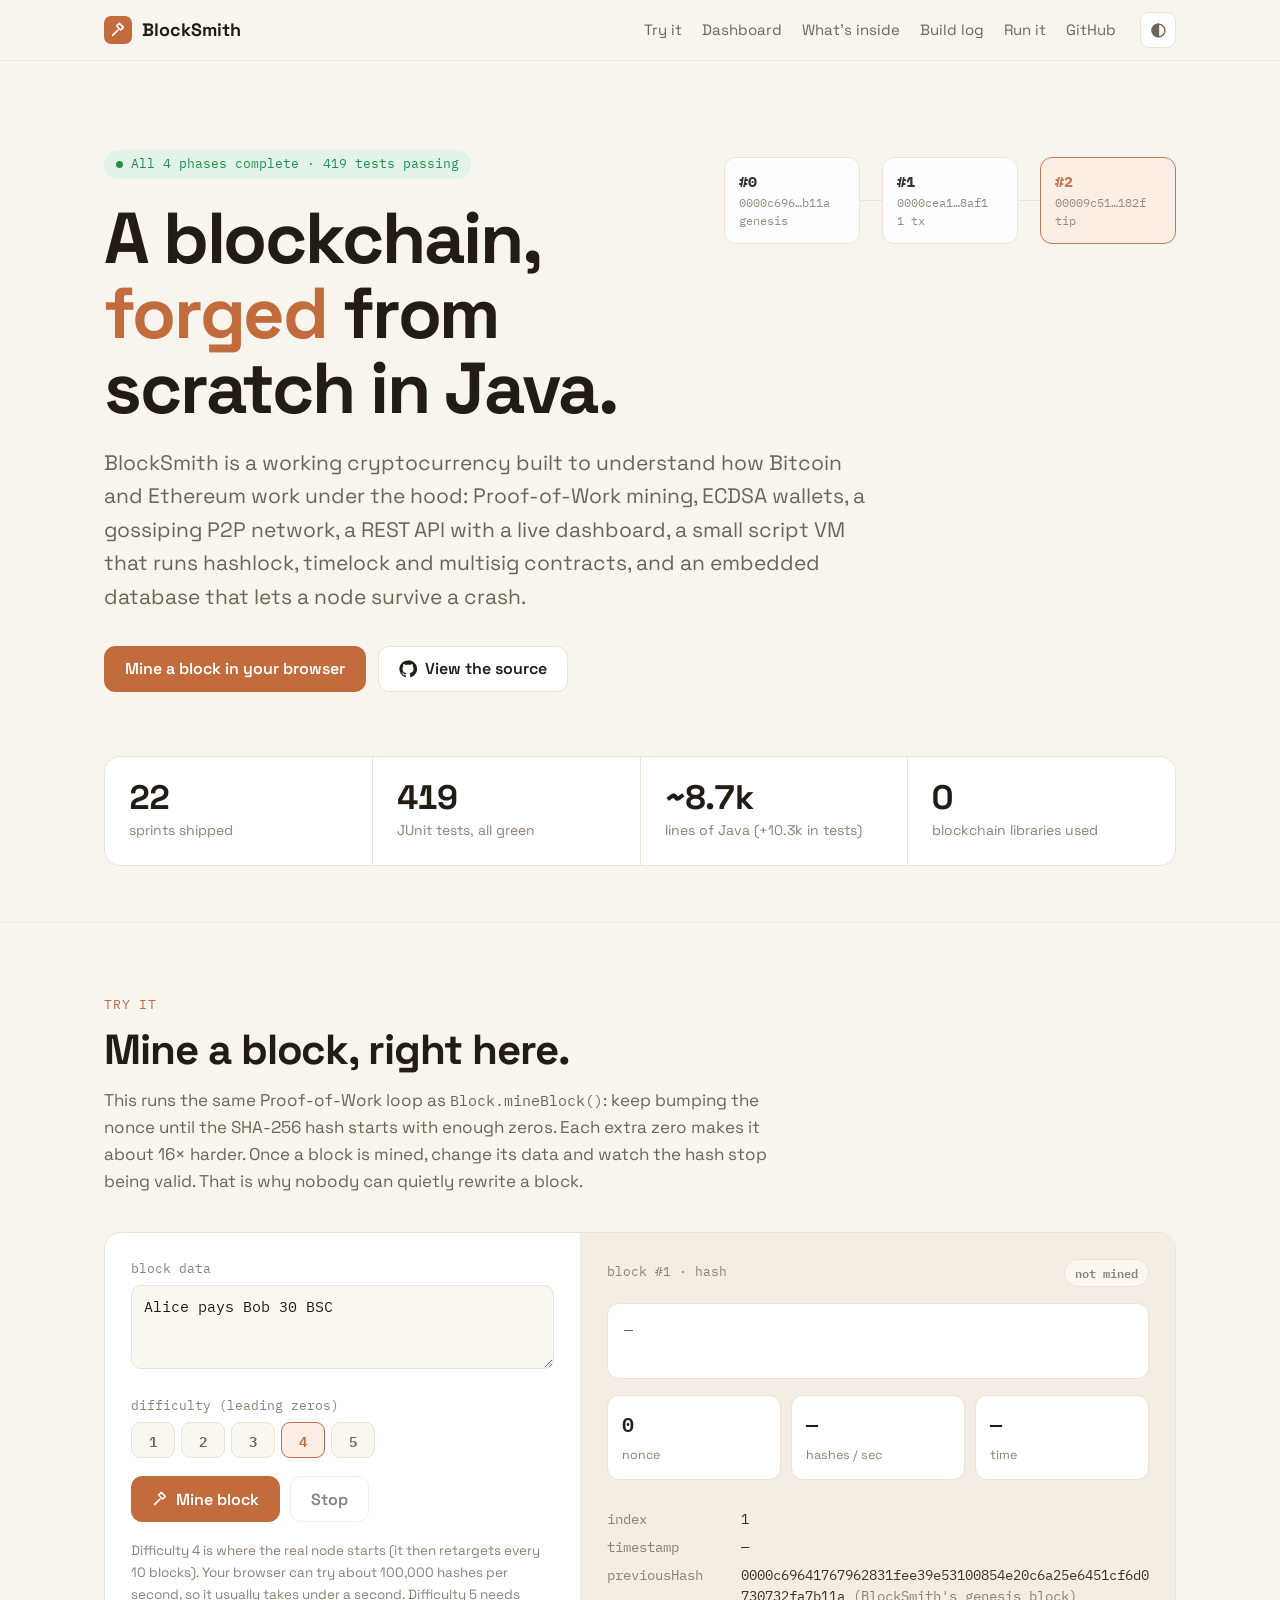
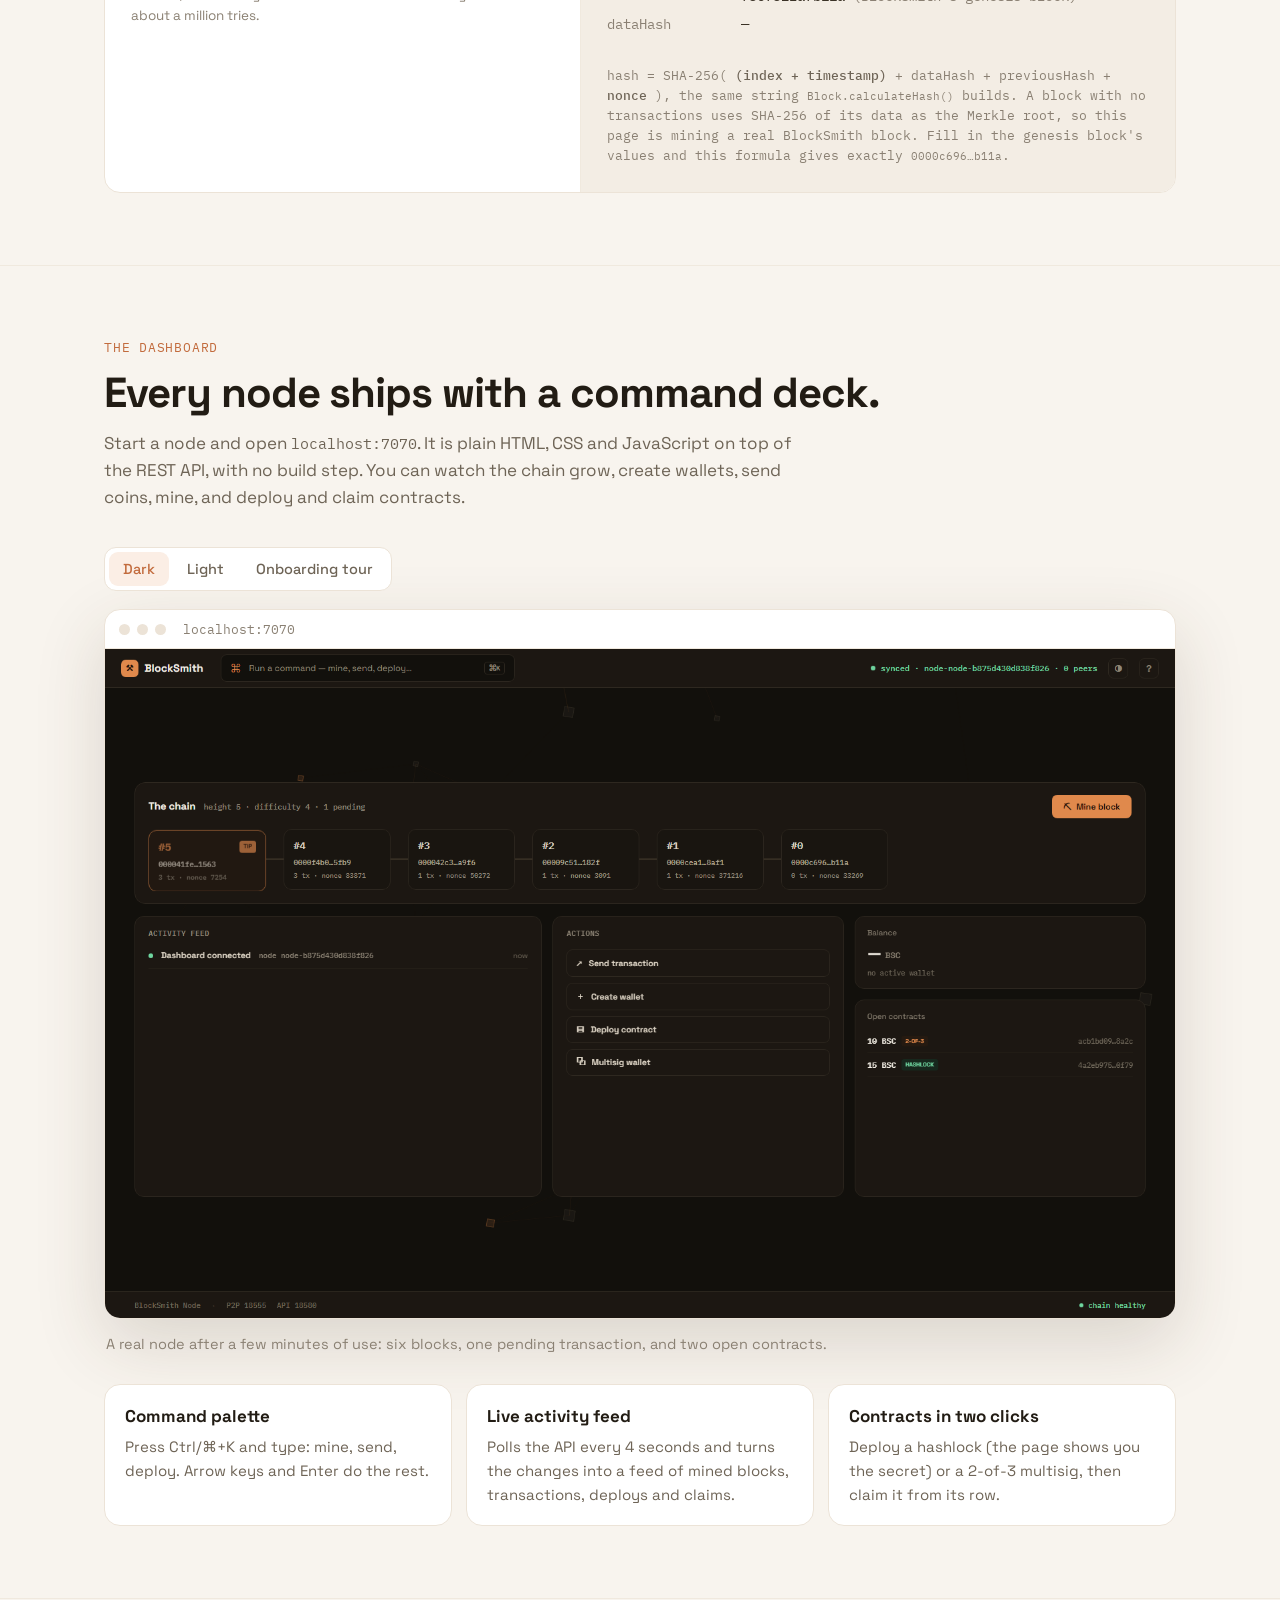
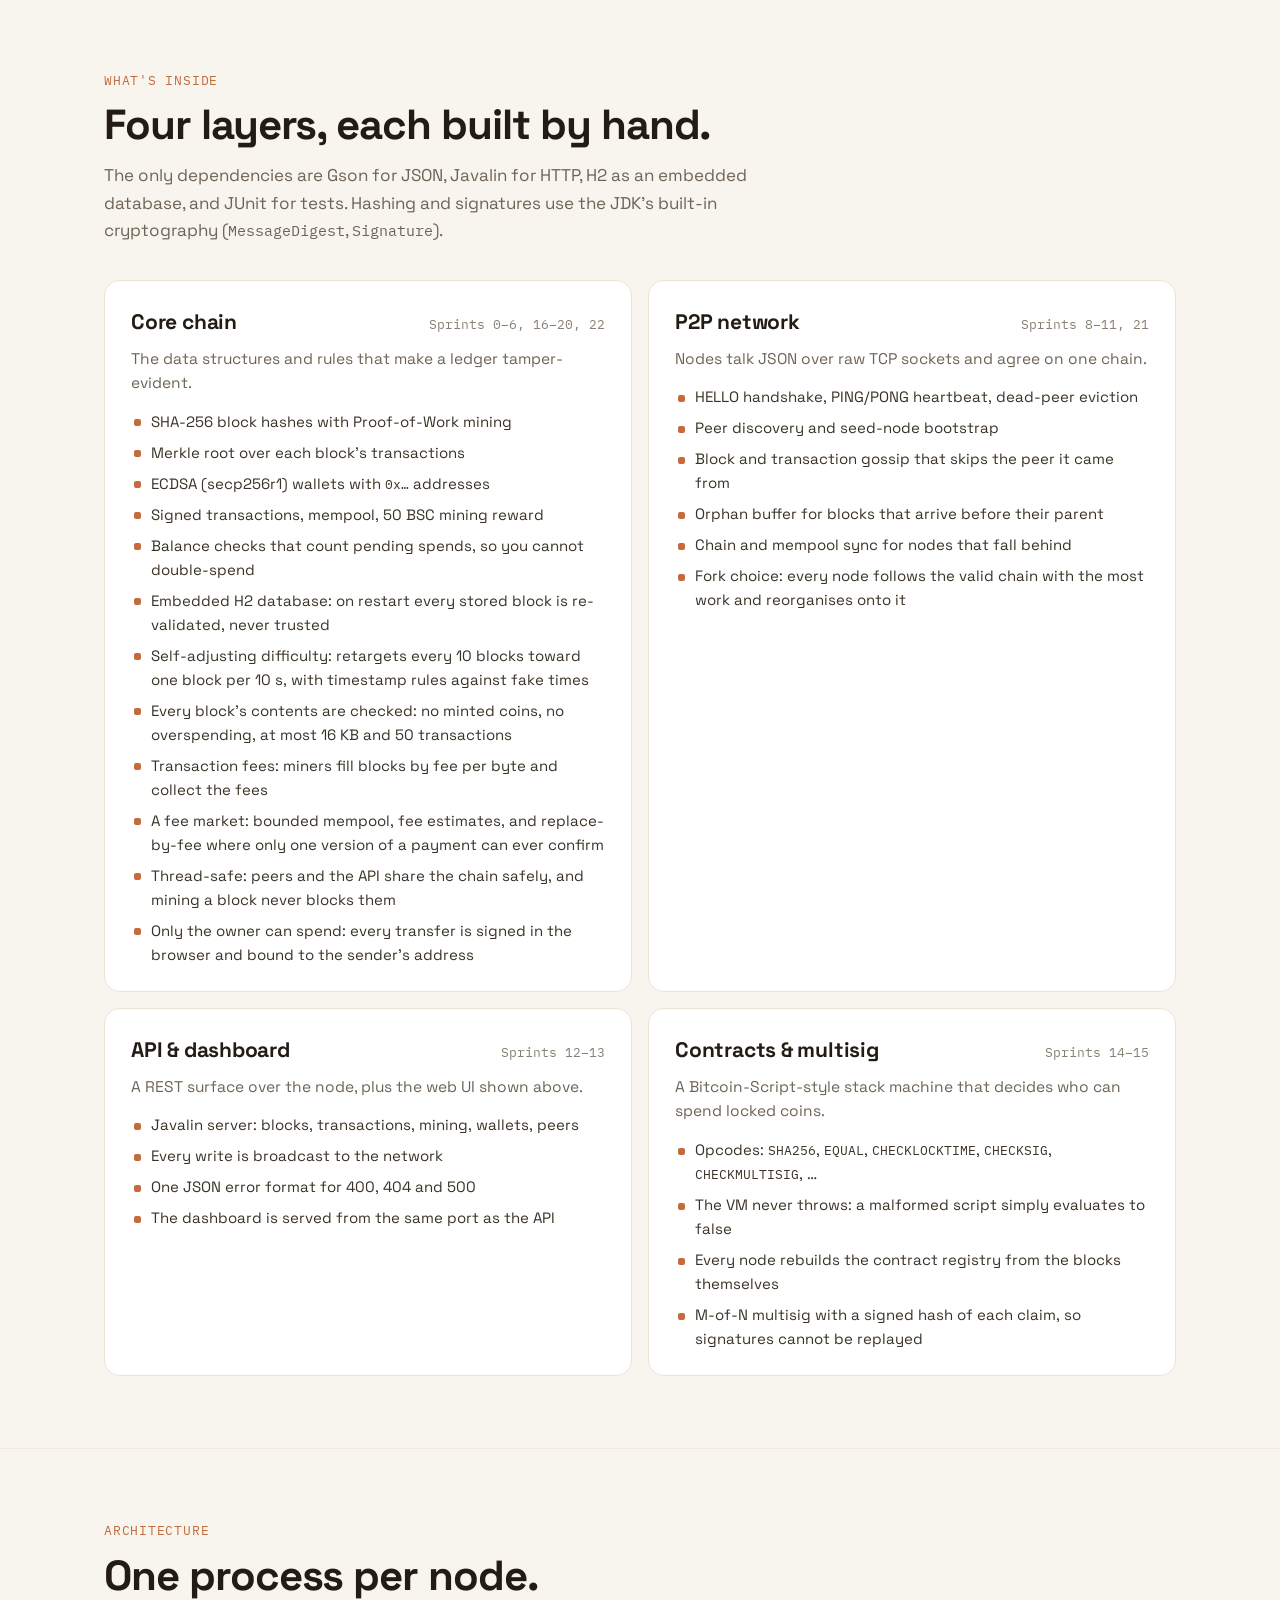
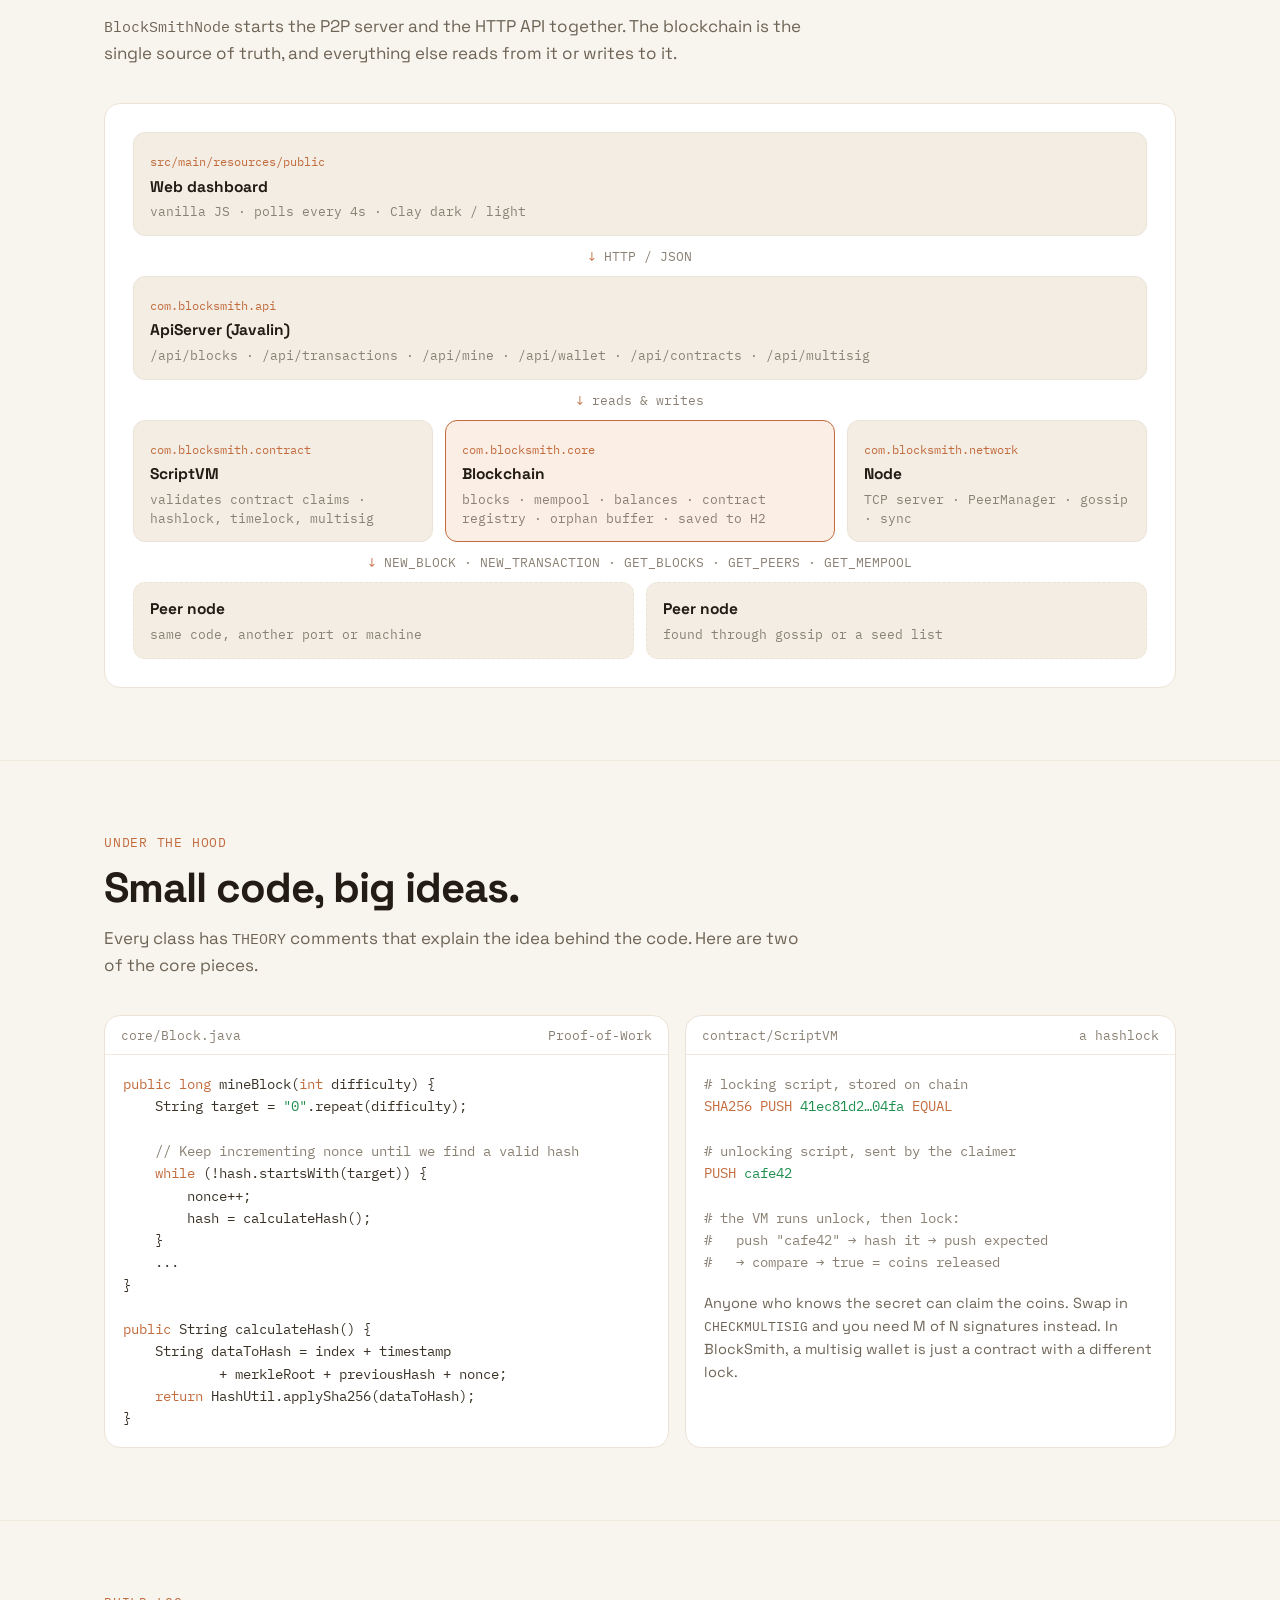
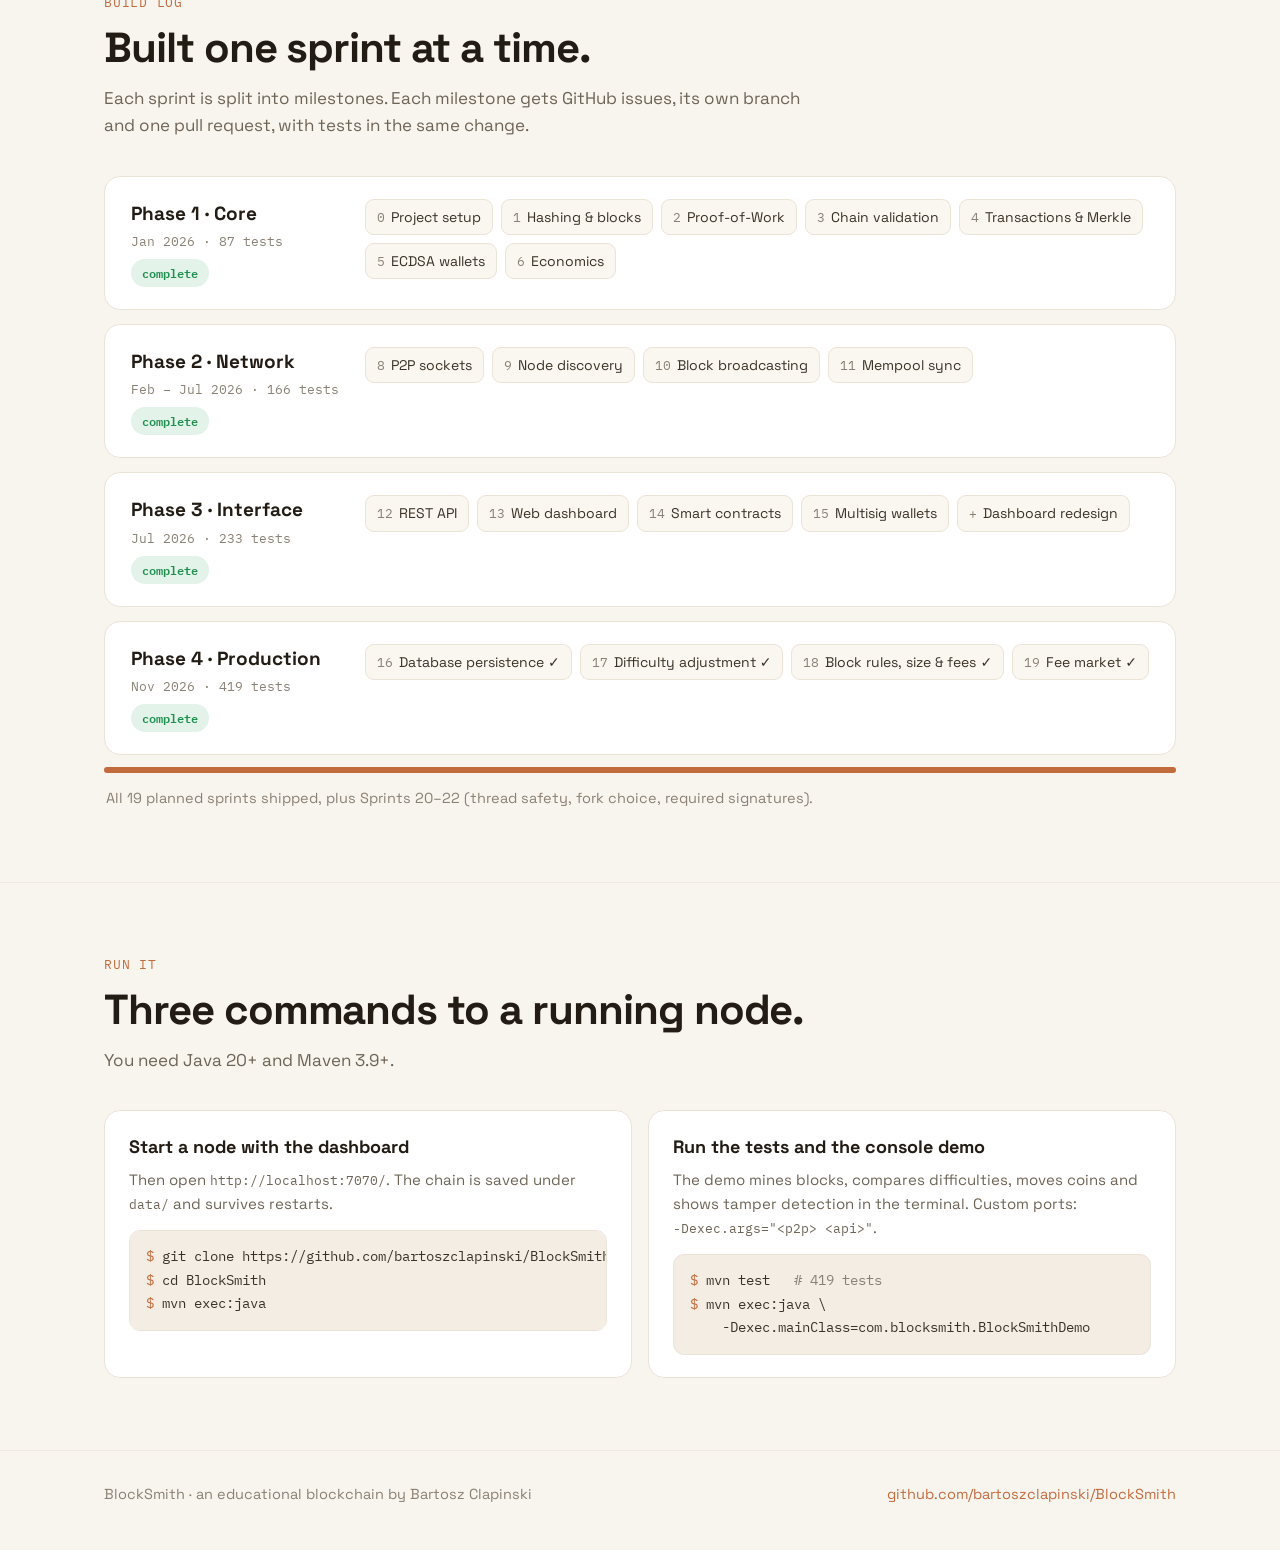
==== docs/index.html @ fd552e48 "docs: Sprint 22 complete (Required Signatures) - sprint22 plan + log: PRs #338-#340, per-milestone n" ====
<!doctype html>
<html lang="en">
<head>
<meta charset="utf-8">
<meta name="viewport" content="width=device-width, initial-scale=1">
<title>BlockSmith</title>
<meta name="description" content="BlockSmith: a working blockchain built from scratch in Java. Proof-of-Work, ECDSA wallets, a P2P network, a REST API, a web dashboard, a script VM for smart contracts, and multisig.">
<meta property="og:title" content="BlockSmith: a blockchain built from scratch in Java">
<meta property="og:description" content="Proof-of-Work, ECDSA wallets, P2P gossip, REST API, web dashboard, smart contracts, multisig, crash-safe persistence, self-adjusting difficulty and a fee market. 22 sprints, 419 tests.">
<meta property="og:image" content="assets/dashboard-dark.png">
<link rel="icon" href="data:image/svg+xml,%3Csvg xmlns='http://www.w3.org/2000/svg' viewBox='0 0 32 32'%3E%3Crect width='32' height='32' rx='7' fill='%23e0894c'/%3E%3Cpath d='M9 22l7-7m-3-4l4-4 6 6-4 4z' stroke='%2320120a' stroke-width='2.6' fill='none' stroke-linecap='round' stroke-linejoin='round'/%3E%3C/svg%3E">
<link rel="preconnect" href="https://fonts.googleapis.com">
<link rel="preconnect" href="https://fonts.gstatic.com" crossorigin>
<link href="https://fonts.googleapis.com/css2?family=Space+Grotesk:wght@400;500;600;700&family=IBM+Plex+Mono:wght@400;500;600&display=swap" rel="stylesheet">
<script>
  // Apply the saved theme before first paint (same convention as the dashboard).
  (function () {
    var t = null;
    try { t = localStorage.getItem("bs_site_theme"); } catch (e) {}
    if (!t) t = window.matchMedia && window.matchMedia("(prefers-color-scheme: light)").matches ? "light" : "dark";
    if (t === "light") document.documentElement.setAttribute("data-theme", "light");
  })();
</script>
<style>
  /* "Clay" palette, shared with the node dashboard (src/main/resources/public/style.css). */
  :root {
    --bg: #12100c;
    --bg-raised: #16130f;
    --card: #1c1712;
    --border: #2e2820;
    --divider: #241f18;
    --chip: #191510;
    --tint: #251a11;
    --accent: #e0894c;
    --accent-hover: #ed975a;
    --on-accent: #20120a;
    --text: #f0ebe2;
    --text-soft: #ddd4c5;
    --text-mid: #b0a794;
    --muted: #8f8677;
    --green: #6fd6a0;
    --green-bg: #17271d;
    --amber: #e0a24e;
    --red: #f08a6a;
    --red-bg: #2a140e;
    --shadow: 0 24px 70px rgba(0, 0, 0, .55);
    --font-ui: 'Space Grotesk', system-ui, -apple-system, 'Segoe UI', Roboto, sans-serif;
    --font-mono: 'IBM Plex Mono', ui-monospace, 'Cascadia Code', Consolas, monospace;
    color-scheme: dark;
  }
  :root[data-theme="light"] {
    --bg: #f8f4ee;
    --bg-raised: #f3ede4;
    --card: #ffffff;
    --border: #ece3d7;
    --divider: #f0e9de;
    --chip: #faf6f0;
    --tint: #fbeee5;
    --accent: #c26b3d;
    --accent-hover: #b25f31;
    --on-accent: #ffffff;
    --text: #221c14;
    --text-soft: #3a3226;
    --text-mid: #6e6456;
    --muted: #8a8073;
    --green: #1f8f4e;
    --green-bg: #e3f3ea;
    --amber: #b8761c;
    --red: #b23c1e;
    --red-bg: #fdeee2;
    --shadow: 0 24px 70px rgba(70, 52, 34, .16);
    color-scheme: light;
  }

  * { box-sizing: border-box; }
  html { scroll-behavior: smooth; }
  @media (prefers-reduced-motion: reduce) { html { scroll-behavior: auto; } }
  body {
    margin: 0;
    background: var(--bg);
    color: var(--text);
    font-family: var(--font-ui);
    font-size: 17px;
    line-height: 1.6;
    -webkit-font-smoothing: antialiased;
  }
  a { color: var(--accent); text-decoration: none; }
  a:hover { color: var(--accent-hover); text-decoration: underline; }
  code, .mono { font-family: var(--font-mono); font-size: .88em; }
  :focus-visible { outline: 2px solid var(--accent); outline-offset: 2px; border-radius: 4px; }

  .wrap { max-width: 1120px; margin: 0 auto; padding: 0 24px; }
  @media (max-width: 600px) { .wrap { padding: 0 16px; } }

  /* ---------- top bar ---------- */
  .top {
    position: sticky; top: 0; z-index: 20;
    background: color-mix(in srgb, var(--bg) 86%, transparent);
    backdrop-filter: blur(10px);
    border-bottom: 1px solid var(--divider);
  }
  .top .wrap { display: flex; align-items: center; gap: 24px; height: 60px; }
  .brand { display: flex; align-items: center; gap: 10px; font-weight: 700; font-size: 18px; color: var(--text); }
  .brand:hover { text-decoration: none; color: var(--text); }
  .logo {
    width: 28px; height: 28px; border-radius: 7px; background: var(--accent);
    display: grid; place-items: center; color: var(--on-accent);
  }
  .nav { display: flex; gap: 20px; margin-left: auto; font-size: 15px; }
  .nav a { color: var(--text-mid); }
  .nav a:hover { color: var(--text); text-decoration: none; }
  .icon-btn {
    width: 36px; height: 36px; border-radius: 9px; border: 1px solid var(--border);
    background: var(--card); color: var(--text-mid); display: grid; place-items: center; cursor: pointer;
  }
  .icon-btn:hover { color: var(--text); border-color: var(--muted); }
  @media (max-width: 760px) { .nav { display: none; } .top .icon-btn { margin-left: auto; } }

  /* ---------- hero ---------- */
  .hero { padding: 88px 0 56px; position: relative; overflow: hidden; }
  .eyebrow {
    display: inline-flex; align-items: center; gap: 8px;
    font-family: var(--font-mono); font-size: 13px; color: var(--green);
    background: var(--green-bg); border-radius: 999px; padding: 4px 12px;
  }
  .eyebrow::before { content: ""; width: 7px; height: 7px; border-radius: 50%; background: currentColor; }
  h1 {
    font-size: clamp(40px, 6.4vw, 72px); line-height: 1.04; letter-spacing: -.03em;
    margin: 22px 0 20px; font-weight: 700; max-width: 14ch;
  }
  h1 em { font-style: normal; color: var(--accent); }
  .lead { font-size: clamp(18px, 2vw, 21px); color: var(--text-mid); max-width: 60ch; margin: 0 0 32px; }
  .cta { display: flex; flex-wrap: wrap; gap: 12px; }
  .btn {
    display: inline-flex; align-items: center; gap: 8px; height: 46px; padding: 0 20px;
    border-radius: 11px; font-weight: 600; font-size: 16px; border: 1px solid var(--border);
    background: var(--card); color: var(--text); cursor: pointer; font-family: inherit;
  }
  .btn:hover { text-decoration: none; color: var(--text); border-color: var(--muted); }
  .btn.primary { background: var(--accent); border-color: var(--accent); color: var(--on-accent); }
  .btn.primary:hover { background: var(--accent-hover); border-color: var(--accent-hover); color: var(--on-accent); }
  .btn:disabled { opacity: .55; cursor: default; }

  .stats {
    display: grid; grid-template-columns: repeat(4, 1fr); gap: 1px; margin-top: 64px;
    background: var(--border); border: 1px solid var(--border); border-radius: 16px; overflow: hidden;
  }
  .stat { background: var(--card); padding: 22px 24px; }
  .stat b { display: block; font-size: 34px; letter-spacing: -.02em; line-height: 1.1; font-variant-numeric: tabular-nums; }
  .stat span { color: var(--muted); font-size: 14px; }
  @media (max-width: 760px) { .stats { grid-template-columns: repeat(2, 1fr); } }

  /* decorative chain behind the hero */
  .hero-chain {
    position: absolute; right: max(24px, calc((100vw - 1120px) / 2 + 24px)); top: 96px; display: flex; gap: 0; align-items: center;
    opacity: .9; pointer-events: none;
  }
  .hero-chain .blk {
    width: 136px; padding: 12px 14px; white-space: nowrap; border: 1px solid var(--border); border-radius: 12px;
    background: var(--card); font-family: var(--font-mono); font-size: 11.5px; color: var(--muted);
  }
  .hero-chain .blk b { display: block; color: var(--text); font-size: 15px; font-family: var(--font-mono); }
  .hero-chain .blk.tip { border-color: var(--accent); background: var(--tint); }
  .hero-chain .blk.tip b { color: var(--accent); }
  .hero-chain .link { width: 22px; height: 1px; background: var(--border); }
  @media (max-width: 1240px) { .hero-chain { display: none; } }

  /* ---------- sections ---------- */
  section { padding: 72px 0; border-top: 1px solid var(--divider); }
  .kicker { font-family: var(--font-mono); font-size: 13px; color: var(--accent); letter-spacing: .06em; text-transform: uppercase; }
  h2 { font-size: clamp(30px, 4vw, 42px); letter-spacing: -.025em; line-height: 1.12; margin: 10px 0 14px; }
  .sub { color: var(--text-mid); max-width: 64ch; margin: 0 0 36px; }
  .card { background: var(--card); border: 1px solid var(--border); border-radius: 16px; }
  /* Grid children default to min-width: auto, so wide <pre> blocks would stretch the
     column past the viewport on phones; let them shrink and scroll inside instead. */
  .code-grid > *, .run > *, .layers > *, .features > *, .arch-row > *, .miner > * { min-width: 0; }

  /* ---------- PoW demo ---------- */
  .miner { display: grid; grid-template-columns: 1fr 1.25fr; gap: 0; overflow: hidden; }
  .miner-in { padding: 26px; border-right: 1px solid var(--divider); display: flex; flex-direction: column; gap: 18px; }
  .miner-out { padding: 26px; display: flex; flex-direction: column; gap: 16px; background: var(--bg-raised); min-width: 0; }
  @media (max-width: 860px) { .miner { grid-template-columns: 1fr; } .miner-in { border-right: 0; border-bottom: 1px solid var(--divider); } }
  label.f { display: block; font-size: 13px; color: var(--muted); margin-bottom: 6px; font-family: var(--font-mono); }
  textarea, select {
    width: 100%; font: 15px/1.5 var(--font-mono); color: var(--text); background: var(--chip);
    border: 1px solid var(--border); border-radius: 10px; padding: 10px 12px;
  }
  textarea { resize: vertical; min-height: 84px; }
  textarea:focus, select:focus { outline: none; border-color: var(--accent); }
  .diff { display: flex; gap: 6px; flex-wrap: wrap; }
  .diff button {
    font: 600 14px var(--font-mono); height: 36px; min-width: 44px; border-radius: 9px; cursor: pointer;
    border: 1px solid var(--border); background: var(--chip); color: var(--text-mid);
  }
  .diff button[aria-pressed="true"] { border-color: var(--accent); color: var(--accent); background: var(--tint); }
  .hint { font-size: 13.5px; color: var(--muted); margin: 0; }
  .row { display: flex; gap: 10px; flex-wrap: wrap; align-items: center; }
  .kv { display: grid; grid-template-columns: 120px 1fr; gap: 6px 14px; font-family: var(--font-mono); font-size: 13.5px; }
  .kv dt { color: var(--muted); }
  .kv dd { margin: 0; color: var(--text-soft); overflow-wrap: anywhere; font-variant-numeric: tabular-nums; }
  @media (max-width: 480px) { .kv { grid-template-columns: 1fr; gap: 0 0; } .kv dd { margin-bottom: 8px; } }
  .hash {
    font: 500 15px/1.55 var(--font-mono); padding: 14px 16px; border-radius: 12px; background: var(--card);
    border: 1px solid var(--border); overflow-wrap: anywhere; color: var(--text-mid); min-height: 76px;
  }
  .hash .z { color: var(--accent); font-weight: 600; }
  .hash.ok { border-color: var(--green); }
  .hash.ok .z { color: var(--green); }
  .hash.bad { border-color: var(--red); background: var(--red-bg); }
  .badge {
    display: inline-flex; align-items: center; gap: 6px; font: 600 12px var(--font-mono);
    padding: 3px 10px; border-radius: 999px; background: var(--chip); color: var(--muted); border: 1px solid var(--border);
  }
  .badge.ok { color: var(--green); background: var(--green-bg); border-color: transparent; }
  .badge.bad { color: var(--red); background: var(--red-bg); border-color: transparent; }
  .badge.next { color: var(--amber); }
  .meter { display: grid; grid-template-columns: repeat(3, 1fr); gap: 10px; }
  .meter div { background: var(--card); border: 1px solid var(--border); border-radius: 12px; padding: 12px 14px; }
  .meter b { display: block; font: 600 20px var(--font-mono); font-variant-numeric: tabular-nums; }
  .meter span { font-size: 12.5px; color: var(--muted); }
  .formula { font-family: var(--font-mono); font-size: 12.5px; color: var(--muted); margin: 0; }
  .formula b { color: var(--text-mid); font-weight: 500; }

  /* ---------- dashboard showcase ---------- */
  .tabs { display: inline-flex; gap: 4px; padding: 4px; border: 1px solid var(--border); border-radius: 12px; background: var(--card); margin-bottom: 18px; flex-wrap: wrap; }
  .tabs button {
    font: 500 14.5px var(--font-ui); border: 0; background: none; color: var(--text-mid);
    padding: 8px 14px; border-radius: 9px; cursor: pointer;
  }
  .tabs button[aria-selected="true"] { background: var(--tint); color: var(--accent); }
  .shot { padding: 0; overflow: hidden; box-shadow: var(--shadow); }
  .shot-bar { display: flex; gap: 7px; align-items: center; padding: 11px 14px; border-bottom: 1px solid var(--divider); }
  .shot-bar i { width: 11px; height: 11px; border-radius: 50%; background: var(--border); }
  .shot-bar span { margin-left: 10px; font: 12.5px var(--font-mono); color: var(--muted); }
  .shot img { display: block; width: 100%; height: auto; }
  .caption { color: var(--muted); font-size: 14.5px; margin: 14px 2px 0; }
  .features { display: grid; grid-template-columns: repeat(3, 1fr); gap: 14px; margin-top: 28px; }
  .features div { padding: 18px 20px; }
  .features b { display: block; margin-bottom: 4px; }
  .features p { margin: 0; color: var(--text-mid); font-size: 15px; }
  @media (max-width: 860px) { .features { grid-template-columns: 1fr; } }

  /* ---------- layers ---------- */
  .layers { display: grid; grid-template-columns: repeat(2, 1fr); gap: 16px; }
  @media (max-width: 760px) { .layers { grid-template-columns: 1fr; } }
  .layer { padding: 24px 26px; }
  .layer header { display: flex; align-items: baseline; justify-content: space-between; gap: 12px; margin-bottom: 8px; }
  .layer h3 { margin: 0; font-size: 21px; letter-spacing: -.01em; }
  .layer .when { font: 12.5px var(--font-mono); color: var(--muted); white-space: nowrap; }
  .layer p { color: var(--text-mid); margin: 0 0 14px; font-size: 15.5px; }
  .layer ul { margin: 0; padding: 0; list-style: none; display: grid; gap: 7px; }
  .layer li { position: relative; padding-left: 20px; font-size: 15px; color: var(--text-soft); }
  .layer li::before { content: ""; position: absolute; left: 3px; top: .62em; width: 7px; height: 7px; border-radius: 2px; background: var(--accent); }

  /* ---------- architecture ---------- */
  .arch { padding: 28px; display: grid; gap: 12px; }
  .arch-row { display: grid; gap: 12px; }
  .arch-row.two { grid-template-columns: 1fr 1fr; }
  .arch-row.three { grid-template-columns: 1fr 1.3fr 1fr; align-items: stretch; }
  @media (max-width: 760px) { .arch-row.two, .arch-row.three { grid-template-columns: 1fr; } }
  .node {
    border: 1px solid var(--border); border-radius: 12px; padding: 14px 16px; background: var(--bg-raised);
  }
  .node b { display: block; font-size: 15.5px; }
  .node small { display: block; font: 12.5px/1.5 var(--font-mono); color: var(--muted); margin-top: 3px; }
  .node.hl { border-color: var(--accent); background: var(--tint); }
  .node.peer { border-style: dashed; }
  .arrow { text-align: center; font: 12.5px var(--font-mono); color: var(--muted); }
  .arrow::before { content: "↓ "; color: var(--accent); }
  .pkg { font: 12px var(--font-mono); color: var(--accent); }

  /* ---------- code ---------- */
  .code-grid { display: grid; grid-template-columns: 1.15fr 1fr; gap: 16px; }
  @media (max-width: 860px) { .code-grid { grid-template-columns: 1fr; } }
  .code { overflow: hidden; }
  .code header { padding: 11px 16px; border-bottom: 1px solid var(--divider); font: 12.5px var(--font-mono); color: var(--muted); display: flex; justify-content: space-between; gap: 12px; }
  pre { margin: 0; padding: 18px; overflow-x: auto; font: 13.5px/1.65 var(--font-mono); color: var(--text-soft); }
  .k { color: var(--accent); }
  .c { color: var(--muted); }
  .s { color: var(--green); }
  .code .note { padding: 0 18px 18px; margin: 0; color: var(--text-mid); font-size: 14.5px; }

  /* ---------- timeline ---------- */
  .timeline { display: grid; gap: 14px; }
  .phase { display: grid; grid-template-columns: 210px 1fr; gap: 24px; padding: 22px 26px; }
  @media (max-width: 760px) { .phase { grid-template-columns: 1fr; gap: 10px; } }
  .phase h3 { margin: 0; font-size: 19px; }
  .phase .meta { font: 12.5px var(--font-mono); color: var(--muted); margin-top: 4px; }
  .phase .status { margin-top: 10px; }
  .sprints { display: flex; flex-wrap: wrap; gap: 8px; align-content: flex-start; }
  .sprint {
    font-size: 14px; padding: 6px 11px; border-radius: 9px; border: 1px solid var(--border);
    background: var(--chip); color: var(--text-soft);
  }
  .sprint i { font-style: normal; font-family: var(--font-mono); color: var(--muted); margin-right: 6px; font-size: 12.5px; }
  .phase.next { border-style: dashed; }
  .phase.next .sprint { color: var(--muted); }
  .phase.next .sprint.done { color: var(--text-soft); border-style: solid; }
  .bar { height: 6px; border-radius: 6px; background: var(--divider); overflow: hidden; margin-top: 12px; }
  .bar span { display: block; height: 100%; background: var(--accent); }

  /* ---------- run ---------- */
  .run { display: grid; grid-template-columns: 1fr 1fr; gap: 16px; }
  @media (max-width: 860px) { .run { grid-template-columns: 1fr; } }
  .run .card { padding: 22px 24px; }
  .run h3 { margin: 0 0 6px; font-size: 18px; }
  .run p { margin: 0 0 14px; color: var(--text-mid); font-size: 15px; }
  .term {
    font: 13.5px/1.75 var(--font-mono); background: var(--bg-raised); border: 1px solid var(--border);
    border-radius: 11px; padding: 14px 16px; overflow-x: auto; white-space: pre; color: var(--text-soft);
  }
  .term .p { color: var(--accent); user-select: none; }

  footer { border-top: 1px solid var(--divider); padding: 32px 0 44px; color: var(--muted); font-size: 14.5px; }
  footer .wrap { display: flex; flex-wrap: wrap; gap: 12px 24px; justify-content: space-between; }
</style>
</head>
<body>

<header class="top">
  <div class="wrap">
    <a class="brand" href="#">
      <span class="logo" aria-hidden="true">
        <svg width="16" height="16" viewBox="0 0 24 24" fill="none" stroke="currentColor" stroke-width="2.6" stroke-linecap="round" stroke-linejoin="round"><path d="M4 20l8-8"/><path d="M10 6l4-4 6 6-4 4z"/></svg>
      </span>
      BlockSmith
    </a>
    <nav class="nav" aria-label="Sections">
      <a href="#mine">Try it</a>
      <a href="#dashboard">Dashboard</a>
      <a href="#inside">What's inside</a>
      <a href="#log">Build log</a>
      <a href="#run">Run it</a>
      <a href="https://github.com/bartoszclapinski/BlockSmith">GitHub</a>
    </nav>
    <button class="icon-btn" id="theme" type="button" aria-label="Toggle light and dark theme">
      <svg width="17" height="17" viewBox="0 0 24 24" fill="none" stroke="currentColor" stroke-width="2"><circle cx="12" cy="12" r="9"/><path d="M12 3a9 9 0 0 0 0 18z" fill="currentColor"/></svg>
    </button>
  </div>
</header>

<main>
  <div class="hero">
    <div class="hero-chain" aria-hidden="true">
      <div class="blk"><b>#0</b>0000c696…b11a<br>genesis</div><div class="link"></div>
      <div class="blk"><b>#1</b>0000cea1…8af1<br>1 tx</div><div class="link"></div>
      <div class="blk tip"><b>#2</b>00009c51…182f<br>tip</div>
    </div>
    <div class="wrap">
      <span class="eyebrow">All 4 phases complete · 419 tests passing</span>
      <h1>A blockchain, <em>forged</em> from scratch in Java.</h1>
      <p class="lead">
        BlockSmith is a working cryptocurrency built to understand how Bitcoin and Ethereum work under the hood:
        Proof-of-Work mining, ECDSA wallets, a gossiping P2P network, a REST API with a live dashboard,
        a small script VM that runs hashlock, timelock and multisig contracts, and an embedded database
        that lets a node survive a crash.
      </p>
      <div class="cta">
        <a class="btn primary" href="#mine">Mine a block in your browser</a>
        <a class="btn" href="https://github.com/bartoszclapinski/BlockSmith">
          <svg width="18" height="18" viewBox="0 0 24 24" fill="currentColor" aria-hidden="true"><path d="M12 .5a11.5 11.5 0 0 0-3.64 22.41c.58.1.79-.25.79-.56v-2c-3.2.7-3.88-1.37-3.88-1.37-.53-1.33-1.28-1.69-1.28-1.69-1.05-.71.08-.7.08-.7 1.16.08 1.77 1.19 1.77 1.19 1.03 1.77 2.7 1.26 3.36.96.1-.75.4-1.26.73-1.55-2.55-.29-5.24-1.28-5.24-5.69 0-1.26.45-2.29 1.19-3.1-.12-.29-.52-1.46.11-3.05 0 0 .97-.31 3.17 1.18a11 11 0 0 1 5.77 0c2.2-1.49 3.17-1.18 3.17-1.18.63 1.59.23 2.76.11 3.05.74.81 1.19 1.84 1.19 3.1 0 4.42-2.7 5.39-5.26 5.68.41.36.78 1.06.78 2.14v3.17c0 .31.21.67.8.56A11.5 11.5 0 0 0 12 .5z"/></svg>
          View the source
        </a>
      </div>

      <div class="stats">
        <div class="stat"><b>22</b><span>sprints shipped</span></div>
        <div class="stat"><b>419</b><span>JUnit tests, all green</span></div>
        <div class="stat"><b>~8.7k</b><span>lines of Java (+10.3k in tests)</span></div>
        <div class="stat"><b>0</b><span>blockchain libraries used</span></div>
      </div>
    </div>
  </div>

  <!-- ===== PoW demo ===== -->
  <section id="mine">
    <div class="wrap">
      <div class="kicker">Try it</div>
      <h2>Mine a block, right here.</h2>
      <p class="sub">
        This runs the same Proof-of-Work loop as <code>Block.mineBlock()</code>: keep bumping the nonce until the
        SHA-256 hash starts with enough zeros. Each extra zero makes it about 16× harder. Once a block is mined,
        change its data and watch the hash stop being valid. That is why nobody can quietly rewrite a block.
      </p>

      <div class="card miner">
        <div class="miner-in">
          <div>
            <label class="f" for="data">block data</label>
            <textarea id="data" spellcheck="false">Alice pays Bob 30 BSC</textarea>
          </div>
          <div>
            <label class="f" id="diff-label">difficulty (leading zeros)</label>
            <div class="diff" role="group" aria-labelledby="diff-label" id="diff">
              <button type="button" data-d="1" aria-pressed="false">1</button>
              <button type="button" data-d="2" aria-pressed="false">2</button>
              <button type="button" data-d="3" aria-pressed="false">3</button>
              <button type="button" data-d="4" aria-pressed="true">4</button>
              <button type="button" data-d="5" aria-pressed="false">5</button>
            </div>
          </div>
          <div class="row">
            <button class="btn primary" id="mine-btn" type="button">
              <svg width="16" height="16" viewBox="0 0 24 24" fill="none" stroke="currentColor" stroke-width="2.4" stroke-linecap="round" stroke-linejoin="round" aria-hidden="true"><path d="M4 20l8-8"/><path d="M10 6l4-4 6 6-4 4z"/></svg>
              Mine block
            </button>
            <button class="btn" id="stop-btn" type="button" disabled>Stop</button>
          </div>
          <p class="hint">Difficulty 4 is where the real node starts (it then retargets every 10 blocks). Your browser can try about 100,000 hashes per second, so it usually takes under a second. Difficulty 5 needs about a million tries.</p>
        </div>

        <div class="miner-out" aria-live="polite">
          <div class="row" style="justify-content: space-between">
            <span class="f mono" style="color: var(--muted); font-size: 13px">block #1 · hash</span>
            <span class="badge" id="status">not mined</span>
          </div>
          <div class="hash" id="hash">—</div>
          <div class="meter">
            <div><b id="m-nonce">0</b><span>nonce</span></div>
            <div><b id="m-rate">—</b><span>hashes / sec</span></div>
            <div><b id="m-time">—</b><span>time</span></div>
          </div>
          <dl class="kv">
            <dt>index</dt><dd>1</dd>
            <dt>timestamp</dt><dd id="kv-ts">—</dd>
            <dt>previousHash</dt><dd>0000c69641767962831fee39e53100854e20c6a25e6451cf6d0730732fa7b11a <span style="color: var(--muted)">(BlockSmith's genesis block)</span></dd>
            <dt>dataHash</dt><dd id="kv-root">—</dd>
          </dl>
          <p class="formula">hash = SHA-256( <b>(index + timestamp)</b> + dataHash + previousHash + <b>nonce</b> ), the same string <code>Block.calculateHash()</code> builds. A block with no transactions uses SHA-256 of its data as the Merkle root, so this page is mining a real BlockSmith block. Fill in the genesis block's values and this formula gives exactly <code>0000c696…b11a</code>.</p>
        </div>
      </div>
    </div>
  </section>

  <!-- ===== dashboard ===== -->
  <section id="dashboard">
    <div class="wrap">
      <div class="kicker">The dashboard</div>
      <h2>Every node ships with a command deck.</h2>
      <p class="sub">
        Start a node and open <code>localhost:7070</code>. It is plain HTML, CSS and JavaScript on top of the REST API,
        with no build step. You can watch the chain grow, create wallets, send coins, mine, and deploy and claim contracts.
      </p>

      <div class="tabs" role="tablist" aria-label="Dashboard screenshots">
        <button role="tab" aria-selected="true" data-shot="dark">Dark</button>
        <button role="tab" aria-selected="false" data-shot="light">Light</button>
        <button role="tab" aria-selected="false" data-shot="tour">Onboarding tour</button>
      </div>
      <div class="card shot">
        <div class="shot-bar" aria-hidden="true"><i></i><i></i><i></i><span>localhost:7070</span></div>
        <img id="shot-img" src="assets/dashboard-dark.png" width="1600" height="1000" loading="lazy"
             alt="BlockSmith dashboard, dark theme: a row of six mined blocks, an activity feed, action buttons, and two open contracts (a 2-of-3 multisig and a hashlock).">
      </div>
      <p class="caption" id="shot-cap">A real node after a few minutes of use: six blocks, one pending transaction, and two open contracts.</p>

      <div class="features">
        <div class="card"><b>Command palette</b><p>Press Ctrl/⌘+K and type: mine, send, deploy. Arrow keys and Enter do the rest.</p></div>
        <div class="card"><b>Live activity feed</b><p>Polls the API every 4 seconds and turns the changes into a feed of mined blocks, transactions, deploys and claims.</p></div>
        <div class="card"><b>Contracts in two clicks</b><p>Deploy a hashlock (the page shows you the secret) or a 2-of-3 multisig, then claim it from its row.</p></div>
      </div>
    </div>
  </section>

  <!-- ===== layers ===== -->
  <section id="inside">
    <div class="wrap">
      <div class="kicker">What's inside</div>
      <h2>Four layers, each built by hand.</h2>
      <p class="sub">
        The only dependencies are Gson for JSON, Javalin for HTTP, H2 as an embedded database, and JUnit for tests.
        Hashing and signatures use the JDK's built-in cryptography (<code>MessageDigest</code>, <code>Signature</code>).
      </p>

      <div class="layers">
        <article class="card layer">
          <header><h3>Core chain</h3><span class="when">Sprints 0–6, 16–20, 22</span></header>
          <p>The data structures and rules that make a ledger tamper-evident.</p>
          <ul>
            <li>SHA-256 block hashes with Proof-of-Work mining</li>
            <li>Merkle root over each block's transactions</li>
            <li>ECDSA (secp256r1) wallets with <code>0x…</code> addresses</li>
            <li>Signed transactions, mempool, 50 BSC mining reward</li>
            <li>Balance checks that count pending spends, so you cannot double-spend</li>
            <li>Embedded H2 database: on restart every stored block is re-validated, never trusted</li>
            <li>Self-adjusting difficulty: retargets every 10 blocks toward one block per 10 s, with timestamp rules against fake times</li>
            <li>Every block's contents are checked: no minted coins, no overspending, at most 16 KB and 50 transactions</li>
            <li>Transaction fees: miners fill blocks by fee per byte and collect the fees</li>
            <li>A fee market: bounded mempool, fee estimates, and replace-by-fee where only one version of a payment can ever confirm</li>
            <li>Thread-safe: peers and the API share the chain safely, and mining a block never blocks them</li>
            <li>Only the owner can spend: every transfer is signed in the browser and bound to the sender's address</li>
          </ul>
        </article>
        <article class="card layer">
          <header><h3>P2P network</h3><span class="when">Sprints 8–11, 21</span></header>
          <p>Nodes talk JSON over raw TCP sockets and agree on one chain.</p>
          <ul>
            <li>HELLO handshake, PING/PONG heartbeat, dead-peer eviction</li>
            <li>Peer discovery and seed-node bootstrap</li>
            <li>Block and transaction gossip that skips the peer it came from</li>
            <li>Orphan buffer for blocks that arrive before their parent</li>
            <li>Chain and mempool sync for nodes that fall behind</li>
            <li>Fork choice: every node follows the valid chain with the most work and reorganises onto it</li>
          </ul>
        </article>
        <article class="card layer">
          <header><h3>API &amp; dashboard</h3><span class="when">Sprints 12–13</span></header>
          <p>A REST surface over the node, plus the web UI shown above.</p>
          <ul>
            <li>Javalin server: blocks, transactions, mining, wallets, peers</li>
            <li>Every write is broadcast to the network</li>
            <li>One JSON error format for 400, 404 and 500</li>
            <li>The dashboard is served from the same port as the API</li>
          </ul>
        </article>
        <article class="card layer">
          <header><h3>Contracts &amp; multisig</h3><span class="when">Sprints 14–15</span></header>
          <p>A Bitcoin-Script-style stack machine that decides who can spend locked coins.</p>
          <ul>
            <li>Opcodes: <code>SHA256</code>, <code>EQUAL</code>, <code>CHECKLOCKTIME</code>, <code>CHECKSIG</code>, <code>CHECKMULTISIG</code>, …</li>
            <li>The VM never throws: a malformed script simply evaluates to false</li>
            <li>Every node rebuilds the contract registry from the blocks themselves</li>
            <li>M-of-N multisig with a signed hash of each claim, so signatures cannot be replayed</li>
          </ul>
        </article>
      </div>
    </div>
  </section>

  <!-- ===== architecture ===== -->
  <section id="architecture">
    <div class="wrap">
      <div class="kicker">Architecture</div>
      <h2>One process per node.</h2>
      <p class="sub"><code>BlockSmithNode</code> starts the P2P server and the HTTP API together. The blockchain is the single source of truth, and everything else reads from it or writes to it.</p>

      <div class="card arch">
        <div class="arch-row">
          <div class="node"><span class="pkg">src/main/resources/public</span><b>Web dashboard</b><small>vanilla JS · polls every 4s · Clay dark / light</small></div>
        </div>
        <div class="arrow">HTTP / JSON</div>
        <div class="arch-row">
          <div class="node"><span class="pkg">com.blocksmith.api</span><b>ApiServer (Javalin)</b><small>/api/blocks · /api/transactions · /api/mine · /api/wallet · /api/contracts · /api/multisig</small></div>
        </div>
        <div class="arrow">reads &amp; writes</div>
        <div class="arch-row three">
          <div class="node"><span class="pkg">com.blocksmith.contract</span><b>ScriptVM</b><small>validates contract claims · hashlock, timelock, multisig</small></div>
          <div class="node hl"><span class="pkg">com.blocksmith.core</span><b>Blockchain</b><small>blocks · mempool · balances · contract registry · orphan buffer · saved to H2</small></div>
          <div class="node"><span class="pkg">com.blocksmith.network</span><b>Node</b><small>TCP server · PeerManager · gossip · sync</small></div>
        </div>
        <div class="arrow">NEW_BLOCK · NEW_TRANSACTION · GET_BLOCKS · GET_PEERS · GET_MEMPOOL</div>
        <div class="arch-row two">
          <div class="node peer"><b>Peer node</b><small>same code, another port or machine</small></div>
          <div class="node peer"><b>Peer node</b><small>found through gossip or a seed list</small></div>
        </div>
      </div>
    </div>
  </section>

  <!-- ===== code ===== -->
  <section id="code">
    <div class="wrap">
      <div class="kicker">Under the hood</div>
      <h2>Small code, big ideas.</h2>
      <p class="sub">Every class has <code>THEORY</code> comments that explain the idea behind the code. Here are two of the core pieces.</p>

      <div class="code-grid">
        <div class="card code">
          <header><span>core/Block.java</span><span>Proof-of-Work</span></header>
<pre><span class="k">public long</span> mineBlock(<span class="k">int</span> difficulty) {
    String target = <span class="s">"0"</span>.repeat(difficulty);

    <span class="c">// Keep incrementing nonce until we find a valid hash</span>
    <span class="k">while</span> (!hash.startsWith(target)) {
        nonce++;
        hash = calculateHash();
    }
    ...
}

<span class="k">public</span> String calculateHash() {
    String dataToHash = index + timestamp
            + merkleRoot + previousHash + nonce;
    <span class="k">return</span> HashUtil.applySha256(dataToHash);
}</pre>
        </div>
        <div class="card code">
          <header><span>contract/ScriptVM</span><span>a hashlock</span></header>
<pre><span class="c"># locking script, stored on chain</span>
<span class="k">SHA256</span> <span class="k">PUSH</span> <span class="s">41ec81d2…04fa</span> <span class="k">EQUAL</span>

<span class="c"># unlocking script, sent by the claimer</span>
<span class="k">PUSH</span> <span class="s">cafe42</span>

<span class="c"># the VM runs unlock, then lock:</span>
<span class="c">#   push "cafe42" → hash it → push expected</span>
<span class="c">#   → compare → true = coins released</span></pre>
          <p class="note">Anyone who knows the secret can claim the coins. Swap in <code>CHECKMULTISIG</code> and you need M of N signatures instead. In BlockSmith, a multisig wallet is just a contract with a different lock.</p>
        </div>
      </div>
    </div>
  </section>

  <!-- ===== timeline ===== -->
  <section id="log">
    <div class="wrap">
      <div class="kicker">Build log</div>
      <h2>Built one sprint at a time.</h2>
      <p class="sub">Each sprint is split into milestones. Each milestone gets GitHub issues, its own branch and one pull request, with tests in the same change.</p>

      <div class="timeline">
        <article class="card phase">
          <div>
            <h3>Phase 1 · Core</h3>
            <div class="meta">Jan 2026 · 87 tests</div>
            <div class="status"><span class="badge ok">complete</span></div>
          </div>
          <div class="sprints">
            <span class="sprint"><i>0</i>Project setup</span>
            <span class="sprint"><i>1</i>Hashing &amp; blocks</span>
            <span class="sprint"><i>2</i>Proof-of-Work</span>
            <span class="sprint"><i>3</i>Chain validation</span>
            <span class="sprint"><i>4</i>Transactions &amp; Merkle</span>
            <span class="sprint"><i>5</i>ECDSA wallets</span>
            <span class="sprint"><i>6</i>Economics</span>
          </div>
        </article>
        <article class="card phase">
          <div>
            <h3>Phase 2 · Network</h3>
            <div class="meta">Feb – Jul 2026 · 166 tests</div>
            <div class="status"><span class="badge ok">complete</span></div>
          </div>
          <div class="sprints">
            <span class="sprint"><i>8</i>P2P sockets</span>
            <span class="sprint"><i>9</i>Node discovery</span>
            <span class="sprint"><i>10</i>Block broadcasting</span>
            <span class="sprint"><i>11</i>Mempool sync</span>
          </div>
        </article>
        <article class="card phase">
          <div>
            <h3>Phase 3 · Interface</h3>
            <div class="meta">Jul 2026 · 233 tests</div>
            <div class="status"><span class="badge ok">complete</span></div>
          </div>
          <div class="sprints">
            <span class="sprint"><i>12</i>REST API</span>
            <span class="sprint"><i>13</i>Web dashboard</span>
            <span class="sprint"><i>14</i>Smart contracts</span>
            <span class="sprint"><i>15</i>Multisig wallets</span>
            <span class="sprint"><i>+</i>Dashboard redesign</span>
          </div>
        </article>
        <article class="card phase">
          <div>
            <h3>Phase 4 · Production</h3>
            <div class="meta">Nov 2026 · 419 tests</div>
            <div class="status"><span class="badge ok">complete</span></div>
          </div>
          <div class="sprints">
            <span class="sprint done"><i>16</i>Database persistence ✓</span>
            <span class="sprint done"><i>17</i>Difficulty adjustment ✓</span>
            <span class="sprint done"><i>18</i>Block rules, size &amp; fees ✓</span>
            <span class="sprint done"><i>19</i>Fee market ✓</span>
          </div>
        </article>
      </div>
      <div class="bar" role="img" aria-label="All 19 planned sprints shipped"><span style="width: 100%"></span></div>
      <p class="caption">All 19 planned sprints shipped, plus Sprints 20–22 (thread safety, fork choice, required signatures).</p>
    </div>
  </section>

  <!-- ===== run ===== -->
  <section id="run">
    <div class="wrap">
      <div class="kicker">Run it</div>
      <h2>Three commands to a running node.</h2>
      <p class="sub">You need Java 20+ and Maven 3.9+.</p>
      <div class="run">
        <div class="card">
          <h3>Start a node with the dashboard</h3>
          <p>Then open <code>http://localhost:7070/</code>. The chain is saved under <code>data/</code> and survives restarts.</p>
<div class="term"><span class="p">$ </span>git clone https://github.com/bartoszclapinski/BlockSmith
<span class="p">$ </span>cd BlockSmith
<span class="p">$ </span>mvn exec:java</div>
        </div>
        <div class="card">
          <h3>Run the tests and the console demo</h3>
          <p>The demo mines blocks, compares difficulties, moves coins and shows tamper detection in the terminal. Custom ports: <code style="white-space: nowrap">-Dexec.args="&lt;p2p&gt; &lt;api&gt;"</code>.</p>
<div class="term"><span class="p">$ </span>mvn test   <span class="c"># 419 tests</span>
<span class="p">$ </span>mvn exec:java \
    -Dexec.mainClass=com.blocksmith.BlockSmithDemo</div>
        </div>
      </div>
    </div>
  </section>
</main>

<footer>
  <div class="wrap">
    <span>BlockSmith · an educational blockchain by Bartosz Clapinski</span>
    <span><a href="https://github.com/bartoszclapinski/BlockSmith">github.com/bartoszclapinski/BlockSmith</a></span>
  </div>
</footer>

<script>
(function () {
  "use strict";

  // ---------- theme ----------
  document.getElementById("theme").addEventListener("click", function () {
    var light = document.documentElement.getAttribute("data-theme") === "light";
    if (light) document.documentElement.removeAttribute("data-theme");
    else document.documentElement.setAttribute("data-theme", "light");
    try { localStorage.setItem("bs_site_theme", light ? "dark" : "light"); } catch (e) {}
  });

  // ---------- screenshot tabs ----------
  var shots = {
    dark:  { src: "assets/dashboard-dark.png",
             alt: "BlockSmith dashboard, dark theme: a row of six mined blocks, an activity feed, action buttons, and two open contracts (a 2-of-3 multisig and a hashlock).",
             cap: "A real node after a few minutes of use: six blocks, one pending transaction, and two open contracts." },
    light: { src: "assets/dashboard-light.png",
             alt: "BlockSmith dashboard in the light Clay theme, showing the same chain and contracts.",
             cap: "The light \"Clay\" theme follows your system setting, or you can switch it in the header." },
    tour:  { src: "assets/dashboard-tour.png",
             alt: "BlockSmith dashboard with the onboarding tour open: a spotlight on the command palette and a speech bubble reading step 1 of 5.",
             cap: "First visit? A 5-step spotlight tour walks you through the palette, the chain, the feed, the actions and the contracts." }
  };
  var tabs = document.querySelectorAll('[role="tab"]');
  var img = document.getElementById("shot-img");
  var cap = document.getElementById("shot-cap");
  tabs.forEach(function (t) {
    t.addEventListener("click", function () {
      tabs.forEach(function (o) { o.setAttribute("aria-selected", String(o === t)); });
      var s = shots[t.dataset.shot];
      img.src = s.src; img.alt = s.alt; cap.textContent = s.cap;
    });
  });

  // ---------- SHA-256 (synchronous, for the mining loop) ----------
  var K = new Uint32Array([
    0x428a2f98,0x71374491,0xb5c0fbcf,0xe9b5dba5,0x3956c25b,0x59f111f1,0x923f82a4,0xab1c5ed5,
    0xd807aa98,0x12835b01,0x243185be,0x550c7dc3,0x72be5d74,0x80deb1fe,0x9bdc06a7,0xc19bf174,
    0xe49b69c1,0xefbe4786,0x0fc19dc6,0x240ca1cc,0x2de92c6f,0x4a7484aa,0x5cb0a9dc,0x76f988da,
    0x983e5152,0xa831c66d,0xb00327c8,0xbf597fc7,0xc6e00bf3,0xd5a79147,0x06ca6351,0x14292967,
    0x27b70a85,0x2e1b2138,0x4d2c6dfc,0x53380d13,0x650a7354,0x766a0abb,0x81c2c92e,0x92722c85,
    0xa2bfe8a1,0xa81a664b,0xc24b8b70,0xc76c51a3,0xd192e819,0xd6990624,0xf40e3585,0x106aa070,
    0x19a4c116,0x1e376c08,0x2748774c,0x34b0bcb5,0x391c0cb3,0x4ed8aa4a,0x5b9cca4f,0x682e6ff3,
    0x748f82ee,0x78a5636f,0x84c87814,0x8cc70208,0x90befffa,0xa4506ceb,0xbef9a3f7,0xc67178f2]);
  var W = new Uint32Array(64);
  var HEX = [];
  for (var h = 0; h < 256; h++) HEX.push((h < 16 ? "0" : "") + h.toString(16));
  var enc = new TextEncoder();

  function sha256(str) {
    var msg = enc.encode(str);
    var len = msg.length;
    var blocks = ((len + 9 + 63) >> 6);
    var buf = new Uint8Array(blocks << 6);
    buf.set(msg);
    buf[len] = 0x80;
    var bitLen = len * 8;
    var end = buf.length;
    buf[end - 4] = (bitLen >>> 24) & 255; buf[end - 3] = (bitLen >>> 16) & 255;
    buf[end - 2] = (bitLen >>> 8) & 255;  buf[end - 1] = bitLen & 255;
    buf[end - 5] = Math.floor(bitLen / 4294967296) & 255;

    var h0 = 0x6a09e667, h1 = 0xbb67ae85, h2 = 0x3c6ef372, h3 = 0xa54ff53a,
        h4 = 0x510e527f, h5 = 0x9b05688c, h6 = 0x1f83d9ab, h7 = 0x5be0cd19;
    for (var off = 0; off < buf.length; off += 64) {
      for (var i = 0; i < 16; i++) {
        var j = off + i * 4;
        W[i] = (buf[j] << 24) | (buf[j + 1] << 16) | (buf[j + 2] << 8) | buf[j + 3];
      }
      for (i = 16; i < 64; i++) {
        var x = W[i - 15], y = W[i - 2];
        var s0 = ((x >>> 7) | (x << 25)) ^ ((x >>> 18) | (x << 14)) ^ (x >>> 3);
        var s1 = ((y >>> 17) | (y << 15)) ^ ((y >>> 19) | (y << 13)) ^ (y >>> 10);
        W[i] = (W[i - 16] + s0 + W[i - 7] + s1) | 0;
      }
      var a = h0, b = h1, c = h2, d = h3, e = h4, f = h5, g = h6, hh = h7;
      for (i = 0; i < 64; i++) {
        var S1 = ((e >>> 6) | (e << 26)) ^ ((e >>> 11) | (e << 21)) ^ ((e >>> 25) | (e << 7));
        var ch = (e & f) ^ (~e & g);
        var t1 = (hh + S1 + ch + K[i] + W[i]) | 0;
        var S0 = ((a >>> 2) | (a << 30)) ^ ((a >>> 13) | (a << 19)) ^ ((a >>> 22) | (a << 10));
        var maj = (a & b) ^ (a & c) ^ (b & c);
        var t2 = (S0 + maj) | 0;
        hh = g; g = f; f = e; e = (d + t1) | 0; d = c; c = b; b = a; a = (t1 + t2) | 0;
      }
      h0 = (h0 + a) | 0; h1 = (h1 + b) | 0; h2 = (h2 + c) | 0; h3 = (h3 + d) | 0;
      h4 = (h4 + e) | 0; h5 = (h5 + f) | 0; h6 = (h6 + g) | 0; h7 = (h7 + hh) | 0;
    }
    var out = "";
    [h0, h1, h2, h3, h4, h5, h6, h7].forEach(function (v) {
      out += HEX[(v >>> 24) & 255] + HEX[(v >>> 16) & 255] + HEX[(v >>> 8) & 255] + HEX[v & 255];
    });
    return out;
  }
  window.__bsSha256 = sha256; // exposed for the self-check below

  // ---------- mining demo ----------
  var PREV = "0000c69641767962831fee39e53100854e20c6a25e6451cf6d0730732fa7b11a";
  var INDEX = 1;
  var $ = function (id) { return document.getElementById(id); };
  var dataEl = $("data"), hashEl = $("hash"), statusEl = $("status");
  var mineBtn = $("mine-btn"), stopBtn = $("stop-btn");
  var difficulty = 4;
  var mined = null;     // { timestamp, nonce, difficulty } of the last mined block
  var running = null;   // state of an in-progress run

  // Java evaluates `index + timestamp + ...` left to right: int + long is a
  // numeric sum, and only then does string concatenation start.
  function blockHash(timestamp, dataHash, nonce) {
    return sha256(String(INDEX + timestamp) + dataHash + PREV + nonce);
  }

  // Highlights the hash's leading zeros (the part Proof-of-Work cares about).
  function showHash(hex, cls) {
    hashEl.className = "hash" + (cls ? " " + cls : "");
    hashEl.textContent = "";
    var lead = 0;
    while (lead < hex.length && hex[lead] === "0") lead++;
    var z = document.createElement("span");
    z.className = "z";
    z.textContent = hex.slice(0, lead);
    hashEl.appendChild(z);
    hashEl.appendChild(document.createTextNode(hex.slice(lead)));
  }

  function setStatus(text, cls) {
    statusEl.textContent = text;
    statusEl.className = "badge" + (cls ? " " + cls : "");
  }

  function fmt(n) { return n.toLocaleString("en-US"); }

  document.querySelectorAll("#diff button").forEach(function (b) {
    b.addEventListener("click", function () {
      if (running) return;
      difficulty = Number(b.dataset.d);
      document.querySelectorAll("#diff button").forEach(function (o) {
        o.setAttribute("aria-pressed", String(o === b));
      });
      if (mined) revalidate();
    });
  });

  function stop() {
    if (running) running.cancelled = true;
  }

  function finish() {
    running = null;
    mineBtn.disabled = false; stopBtn.disabled = true;
    document.querySelectorAll("#diff button").forEach(function (o) { o.disabled = false; });
  }

  mineBtn.addEventListener("click", function () {
    if (running) return;
    var dataHash = sha256(dataEl.value);
    var target = "0".repeat(difficulty);
    var ts = Date.now();
    $("kv-ts").textContent = String(ts);
    $("kv-root").textContent = dataHash;
    running = { cancelled: false, nonce: 0, start: performance.now(), target: target, ts: ts, dataHash: dataHash, d: difficulty };
    mined = null;
    mineBtn.disabled = true; stopBtn.disabled = false;
    document.querySelectorAll("#diff button").forEach(function (o) { o.disabled = true; });
    setStatus("mining…", "next");

    var hex = blockHash(ts, dataHash, 0);
    (function step() {
      var r = running;
      if (!r) return;
      if (r.cancelled) { setStatus("stopped"); finish(); return; }
      var frameEnd = performance.now() + 14;
      while (!hex.startsWith(r.target)) {
        r.nonce++;
        hex = blockHash(r.ts, r.dataHash, r.nonce);
        if ((r.nonce & 1023) === 0 && performance.now() > frameEnd) break;
      }
      var elapsed = (performance.now() - r.start) / 1000;
      $("m-nonce").textContent = fmt(r.nonce);
      $("m-rate").textContent = elapsed > 0.05 ? fmt(Math.round(r.nonce / elapsed)) : "…";
      $("m-time").textContent = elapsed.toFixed(2) + "s";
      if (hex.startsWith(r.target)) {
        showHash(hex, "ok");
        setStatus("valid · difficulty " + r.d, "ok");
        mined = { ts: r.ts, nonce: r.nonce, d: r.d };
        finish();
      } else {
        showHash(hex);
        requestAnimationFrame(step);
      }
    })();
  });

  stopBtn.addEventListener("click", stop);

  // After mining, any edit to the data re-hashes with the SAME nonce, which
  // (almost certainly) breaks the Proof-of-Work.
  function revalidate() {
    if (!mined || running) return;
    var dataHash = sha256(dataEl.value);
    $("kv-root").textContent = dataHash;
    var hex = blockHash(mined.ts, dataHash, mined.nonce);
    var target = "0".repeat(mined.d);
    if (hex.startsWith(target)) {
      showHash(hex, "ok");
      setStatus("valid · difficulty " + mined.d, "ok");
    } else {
      showHash(hex, "bad");
      setStatus("tampered · invalid PoW", "bad");
    }
  }
  dataEl.addEventListener("input", revalidate);
})();
</script>
</body>
</html>
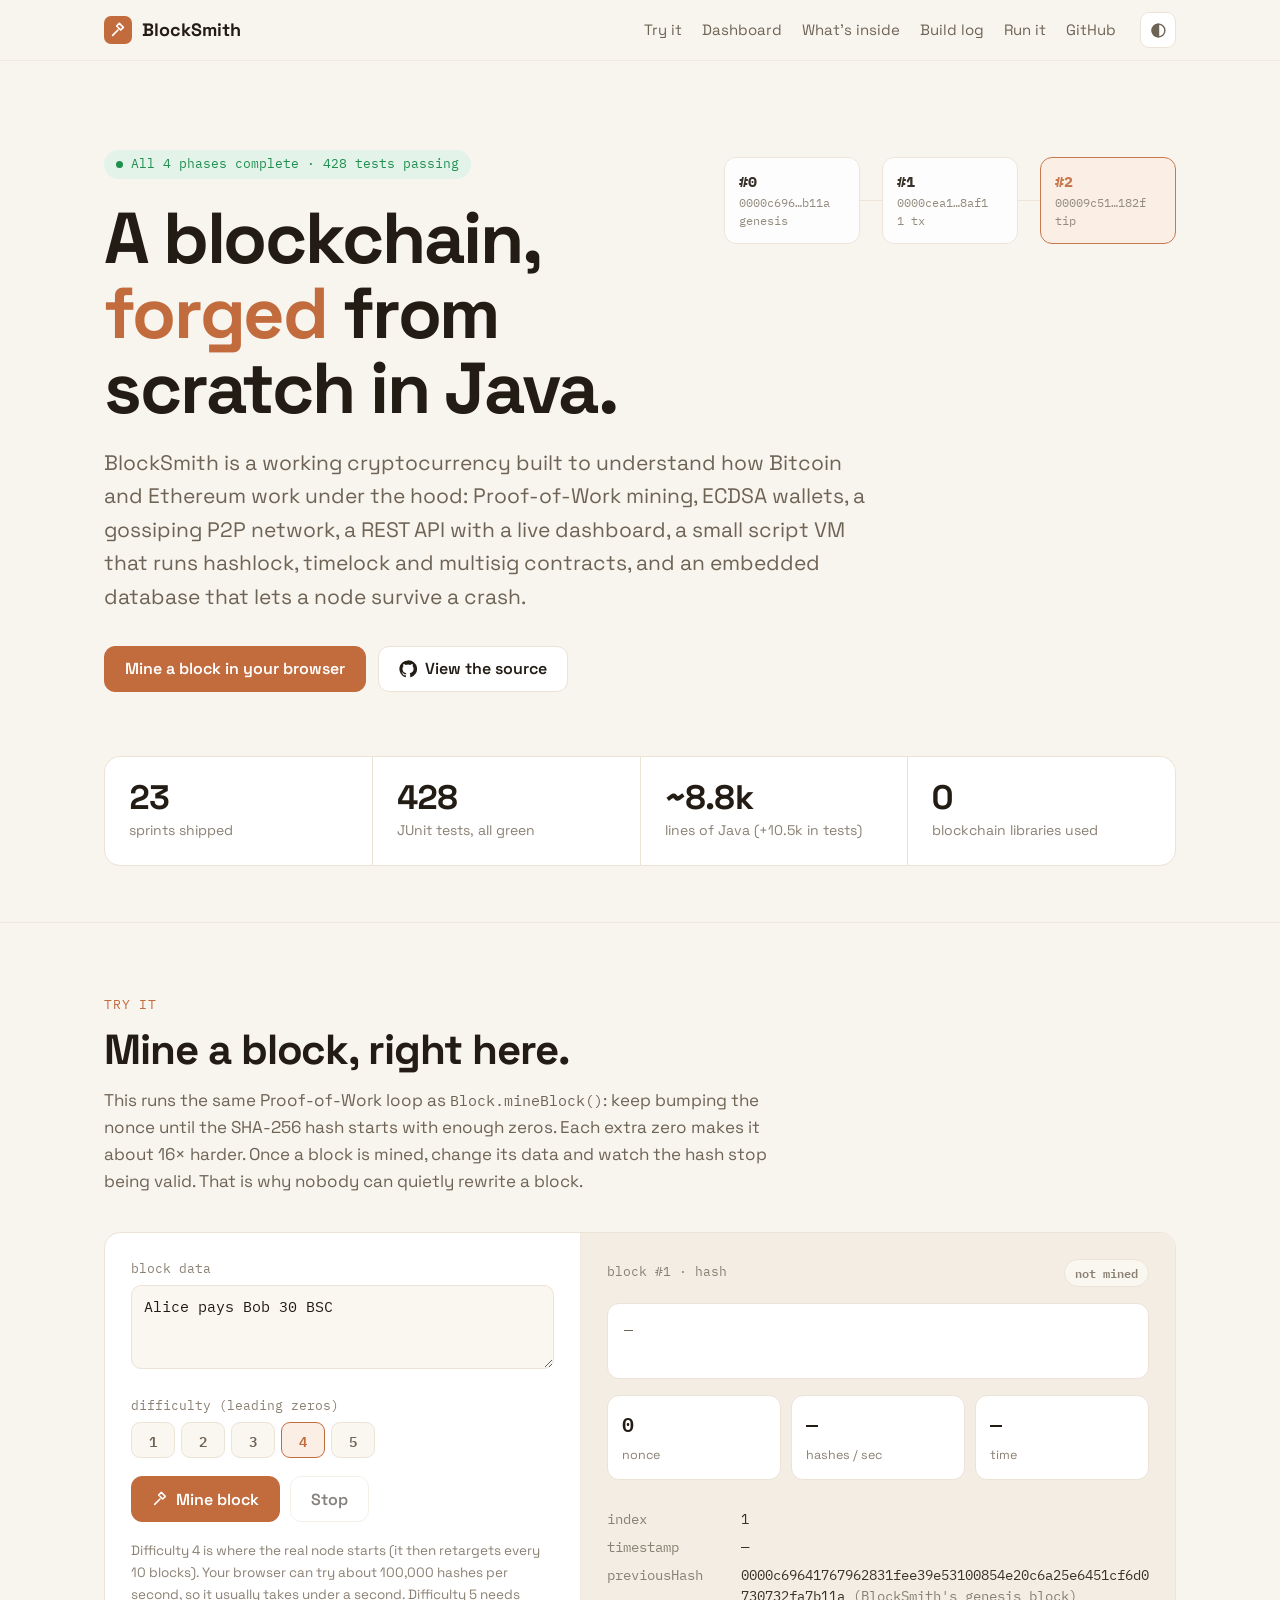
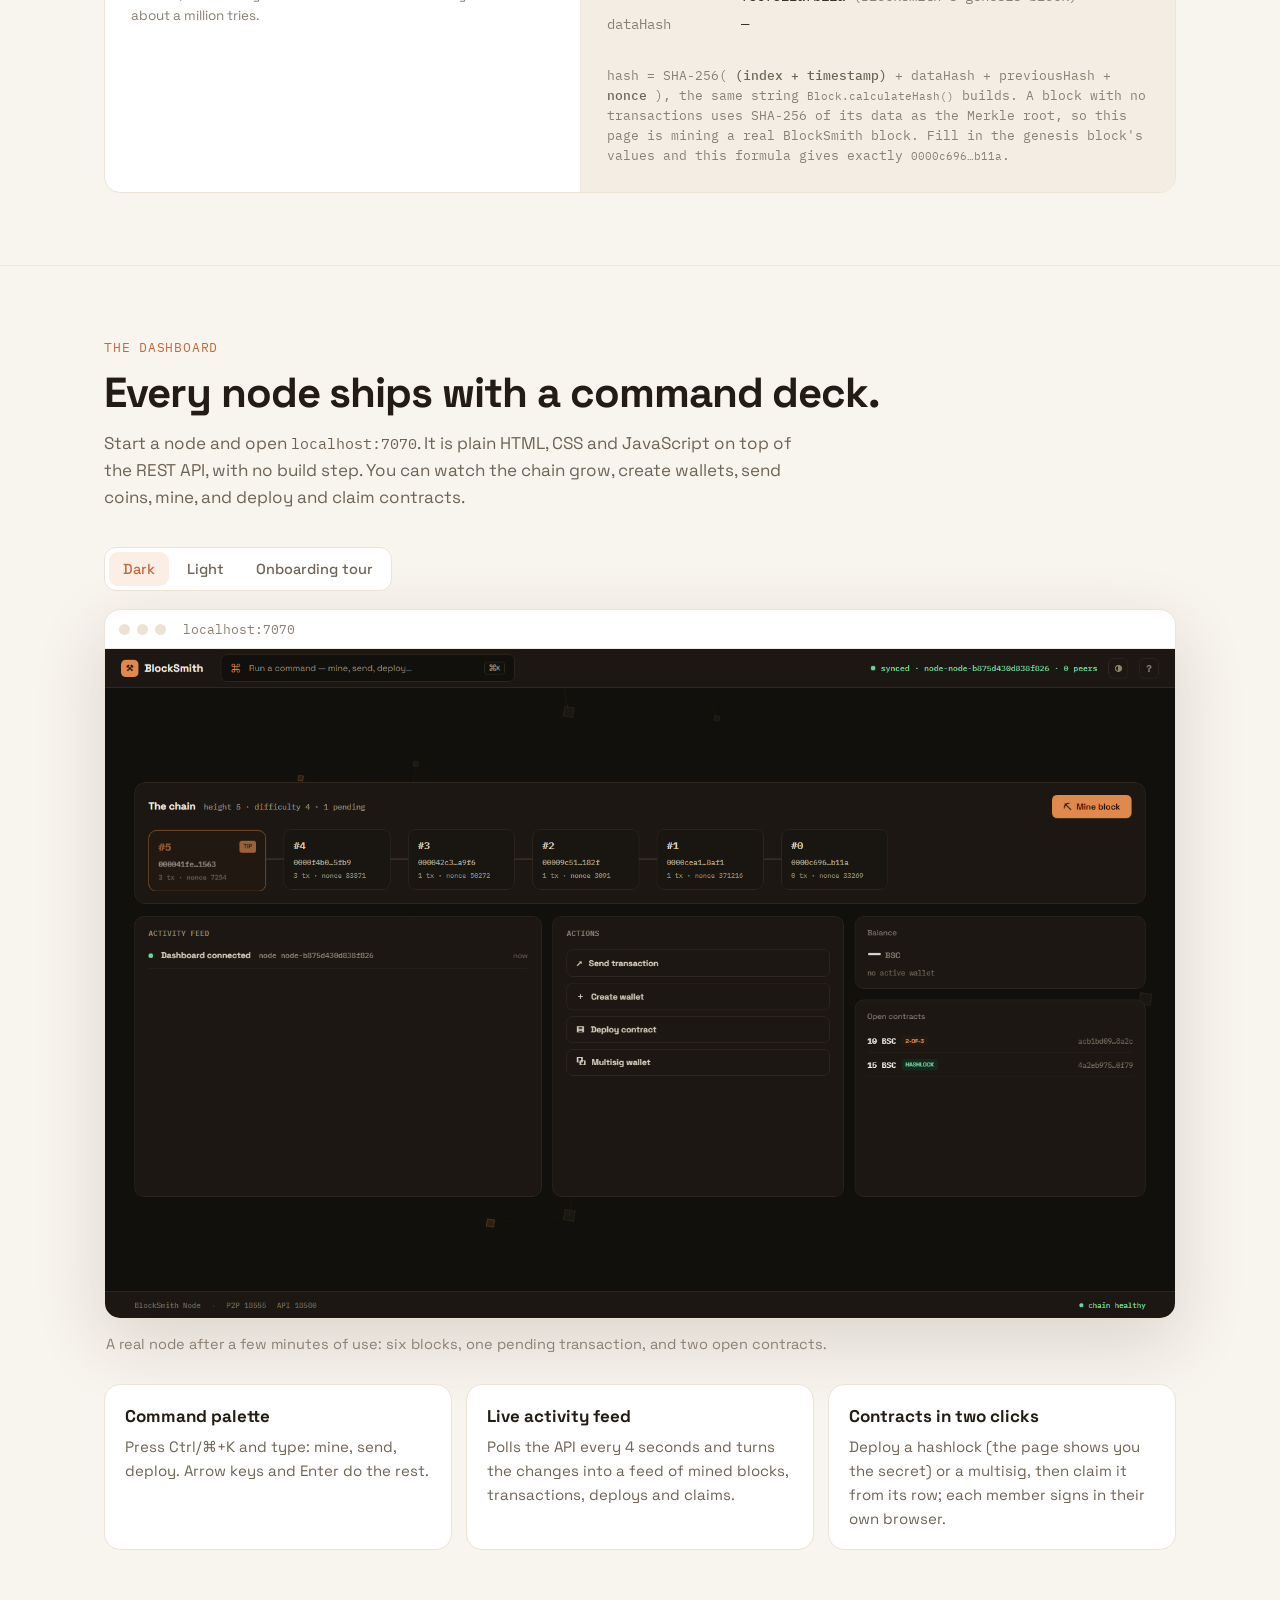
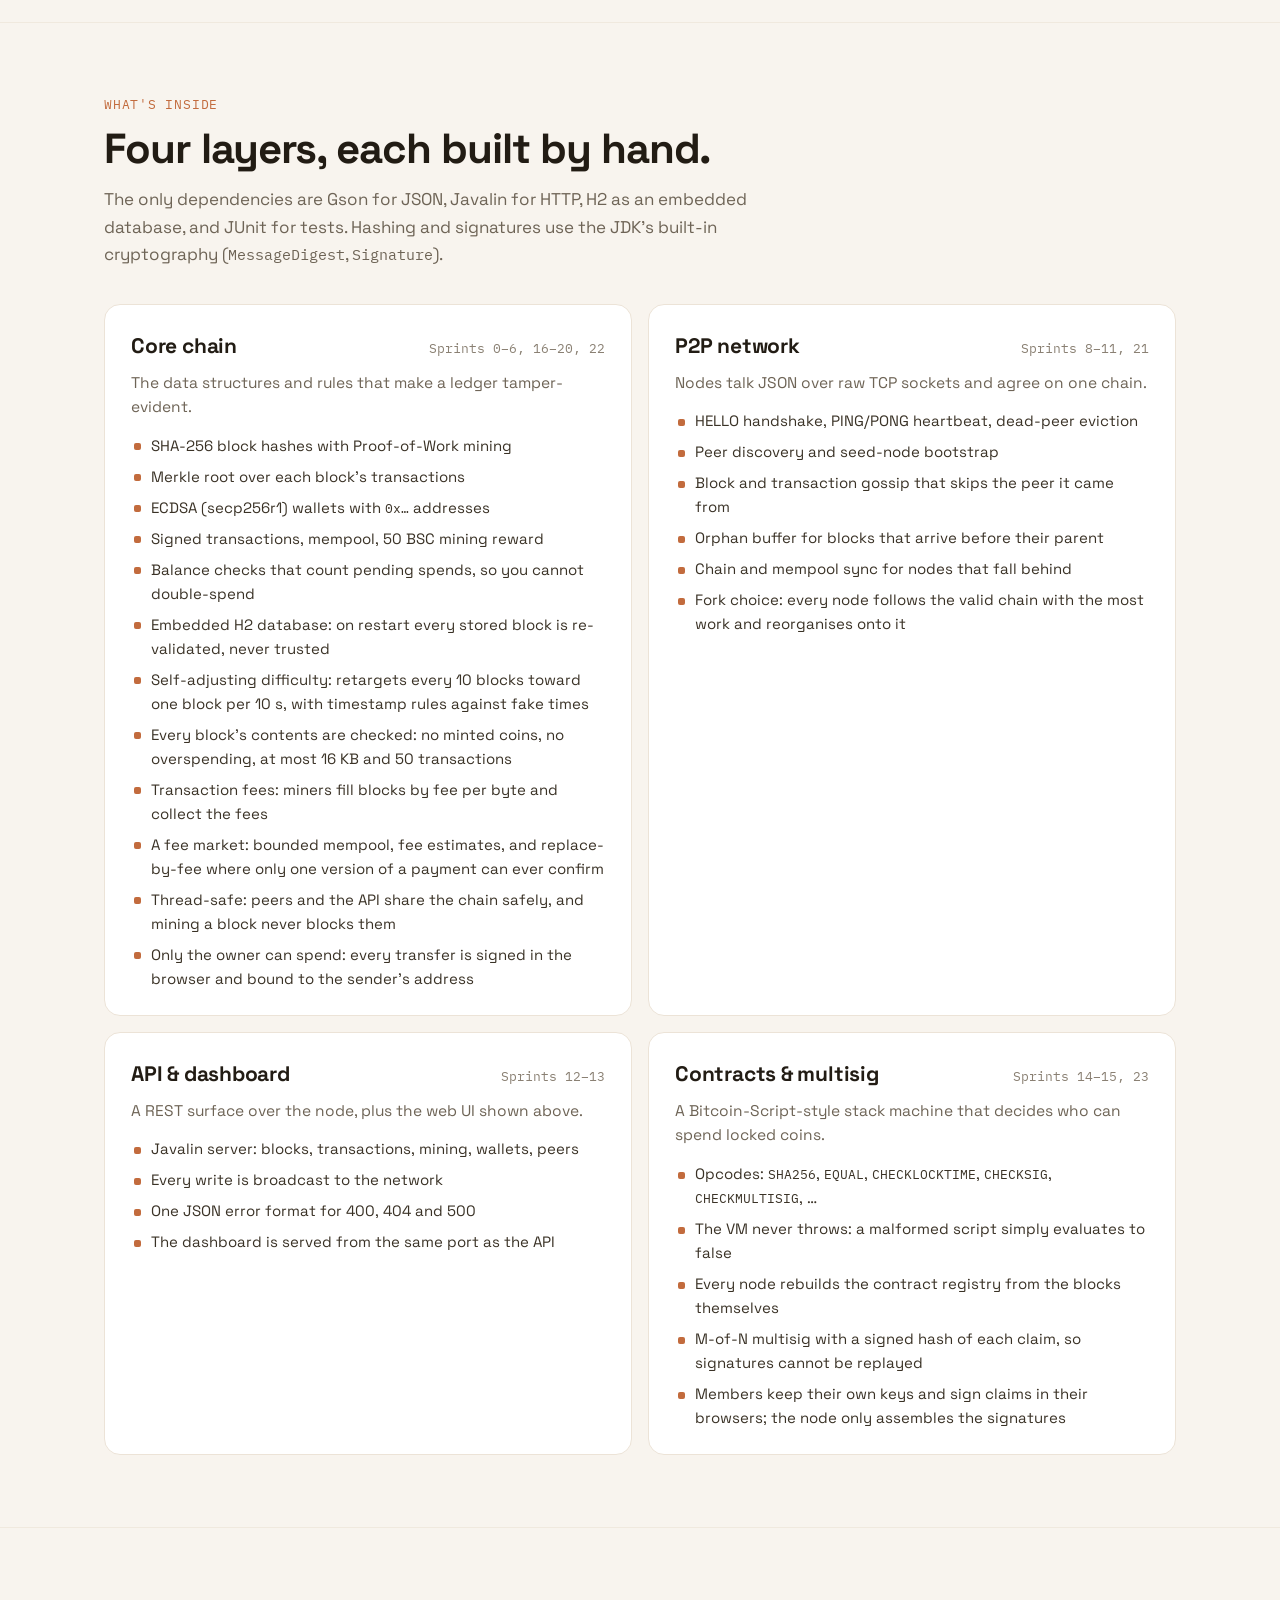
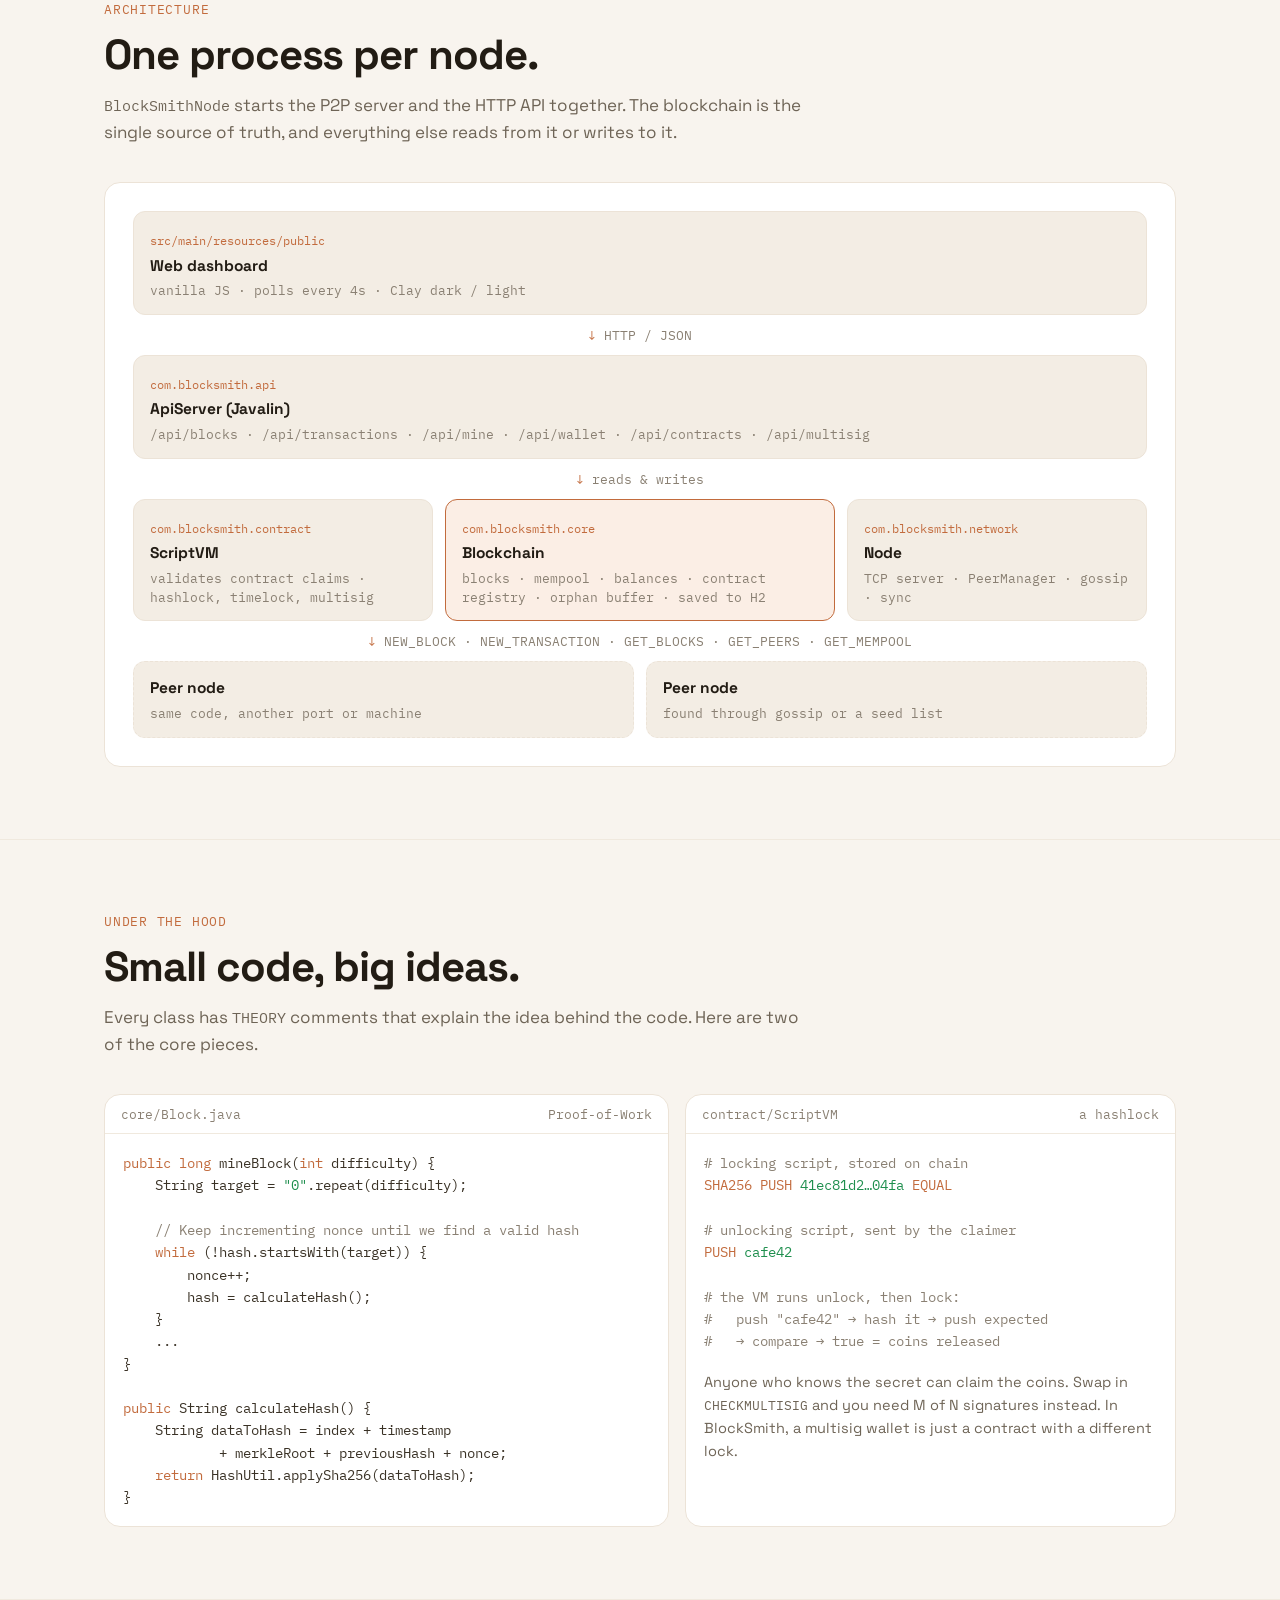
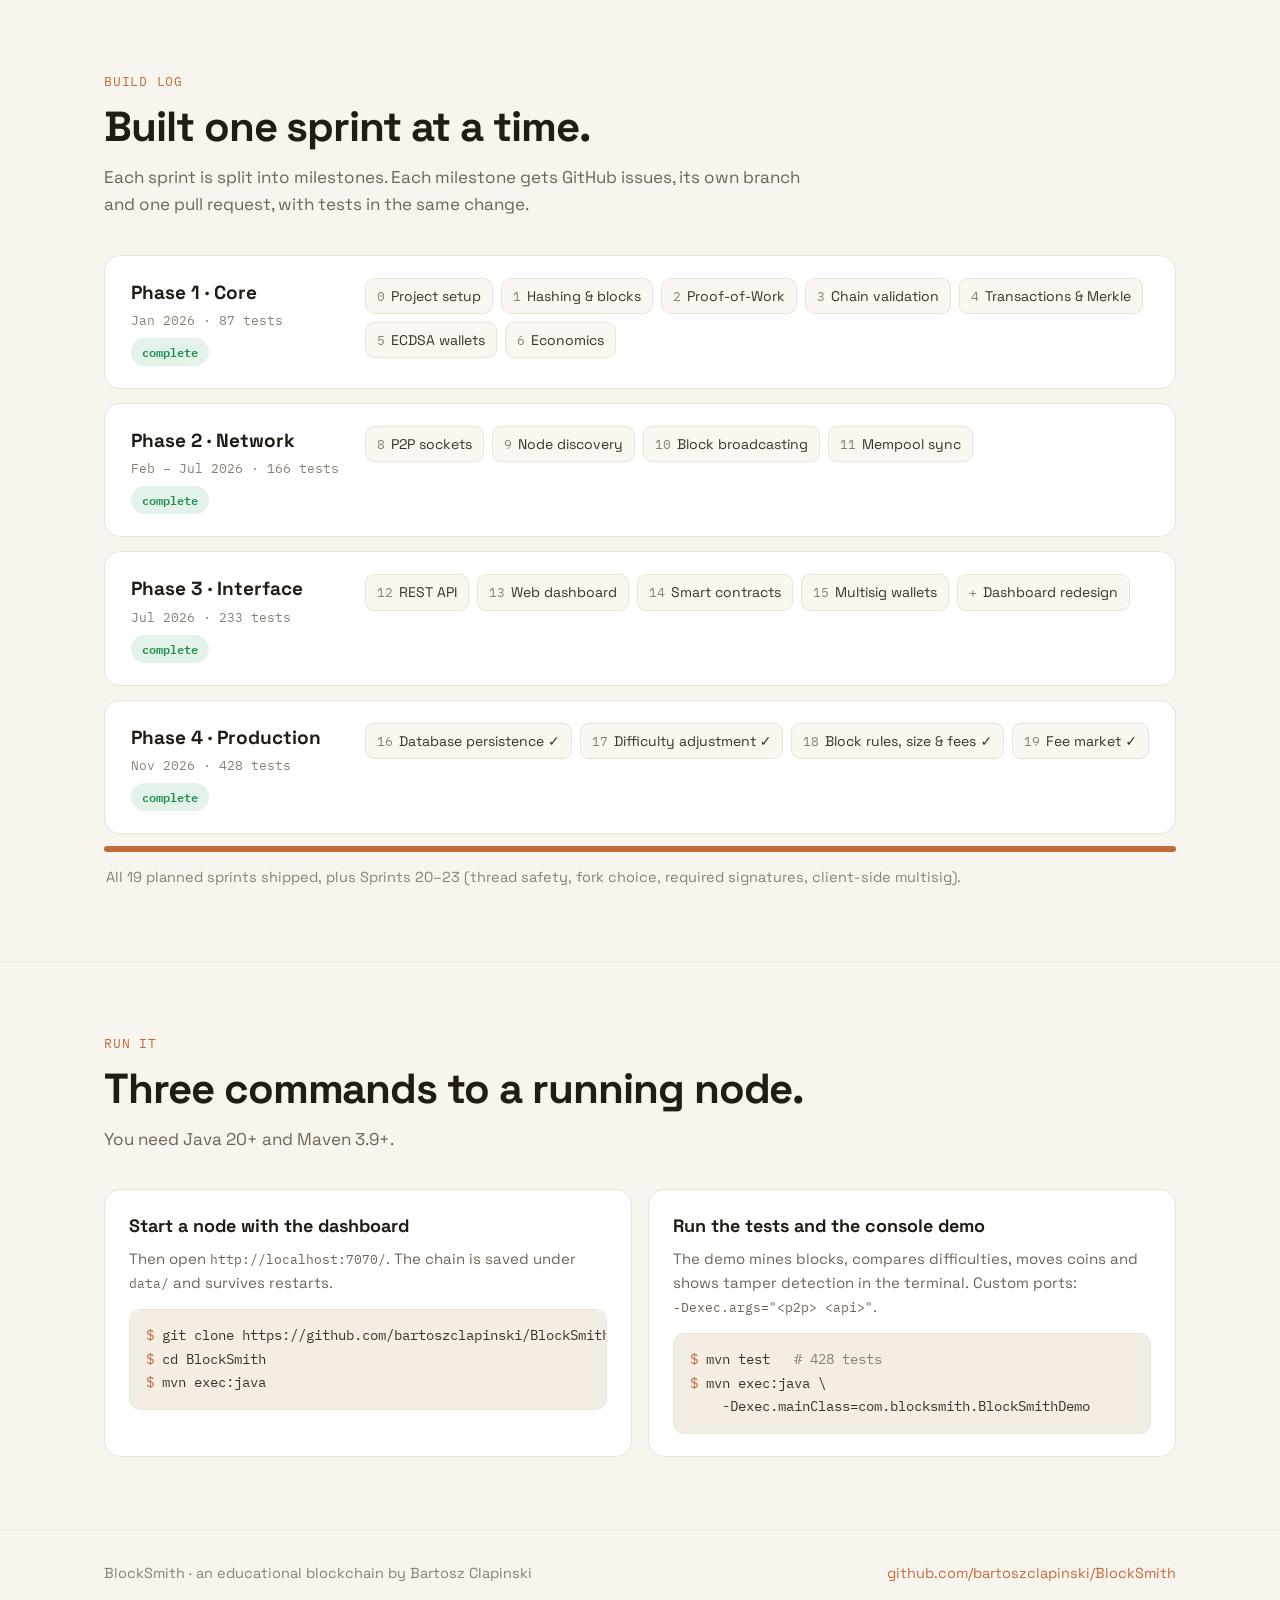
==== commit a31ac531: "docs: Sprint 23 (Client-side Multisig) complete - plan, log, status, onboarding, roadmap, README, si" ====
--- a/docs/index.html
+++ b/docs/index.html
@@ -6,7 +6,7 @@
 <title>BlockSmith</title>
 <meta name="description" content="BlockSmith: a working blockchain built from scratch in Java. Proof-of-Work, ECDSA wallets, a P2P network, a REST API, a web dashboard, a script VM for smart contracts, and multisig.">
 <meta property="og:title" content="BlockSmith: a blockchain built from scratch in Java">
-<meta property="og:description" content="Proof-of-Work, ECDSA wallets, P2P gossip, REST API, web dashboard, smart contracts, multisig, crash-safe persistence, self-adjusting difficulty and a fee market. 22 sprints, 419 tests.">
+<meta property="og:description" content="Proof-of-Work, ECDSA wallets, P2P gossip, REST API, web dashboard, smart contracts, multisig, crash-safe persistence, self-adjusting difficulty and a fee market. 23 sprints, 428 tests.">
 <meta property="og:image" content="assets/dashboard-dark.png">
 <link rel="icon" href="data:image/svg+xml,%3Csvg xmlns='http://www.w3.org/2000/svg' viewBox='0 0 32 32'%3E%3Crect width='32' height='32' rx='7' fill='%23e0894c'/%3E%3Cpath d='M9 22l7-7m-3-4l4-4 6 6-4 4z' stroke='%2320120a' stroke-width='2.6' fill='none' stroke-linecap='round' stroke-linejoin='round'/%3E%3C/svg%3E">
 <link rel="preconnect" href="https://fonts.googleapis.com">
@@ -347,7 +347,7 @@
       <div class="blk tip"><b>#2</b>00009c51…182f<br>tip</div>
     </div>
     <div class="wrap">
-      <span class="eyebrow">All 4 phases complete · 419 tests passing</span>
+      <span class="eyebrow">All 4 phases complete · 428 tests passing</span>
       <h1>A blockchain, <em>forged</em> from scratch in Java.</h1>
       <p class="lead">
         BlockSmith is a working cryptocurrency built to understand how Bitcoin and Ethereum work under the hood:
@@ -364,9 +364,9 @@
       </div>
 
       <div class="stats">
-        <div class="stat"><b>22</b><span>sprints shipped</span></div>
-        <div class="stat"><b>419</b><span>JUnit tests, all green</span></div>
-        <div class="stat"><b>~8.7k</b><span>lines of Java (+10.3k in tests)</span></div>
+        <div class="stat"><b>23</b><span>sprints shipped</span></div>
+        <div class="stat"><b>428</b><span>JUnit tests, all green</span></div>
+        <div class="stat"><b>~8.8k</b><span>lines of Java (+10.5k in tests)</span></div>
         <div class="stat"><b>0</b><span>blockchain libraries used</span></div>
       </div>
     </div>
@@ -457,7 +457,7 @@
       <div class="features">
         <div class="card"><b>Command palette</b><p>Press Ctrl/⌘+K and type: mine, send, deploy. Arrow keys and Enter do the rest.</p></div>
         <div class="card"><b>Live activity feed</b><p>Polls the API every 4 seconds and turns the changes into a feed of mined blocks, transactions, deploys and claims.</p></div>
-        <div class="card"><b>Contracts in two clicks</b><p>Deploy a hashlock (the page shows you the secret) or a 2-of-3 multisig, then claim it from its row.</p></div>
+        <div class="card"><b>Contracts in two clicks</b><p>Deploy a hashlock (the page shows you the secret) or a multisig, then claim it from its row; each member signs in their own browser.</p></div>
       </div>
     </div>
   </section>
@@ -514,13 +514,14 @@
           </ul>
         </article>
         <article class="card layer">
-          <header><h3>Contracts &amp; multisig</h3><span class="when">Sprints 14–15</span></header>
+          <header><h3>Contracts &amp; multisig</h3><span class="when">Sprints 14–15, 23</span></header>
           <p>A Bitcoin-Script-style stack machine that decides who can spend locked coins.</p>
           <ul>
             <li>Opcodes: <code>SHA256</code>, <code>EQUAL</code>, <code>CHECKLOCKTIME</code>, <code>CHECKSIG</code>, <code>CHECKMULTISIG</code>, …</li>
             <li>The VM never throws: a malformed script simply evaluates to false</li>
             <li>Every node rebuilds the contract registry from the blocks themselves</li>
             <li>M-of-N multisig with a signed hash of each claim, so signatures cannot be replayed</li>
+            <li>Members keep their own keys and sign claims in their browsers; the node only assembles the signatures</li>
           </ul>
         </article>
       </div>
@@ -655,7 +656,7 @@
         <article class="card phase">
           <div>
             <h3>Phase 4 · Production</h3>
-            <div class="meta">Nov 2026 · 419 tests</div>
+            <div class="meta">Nov 2026 · 428 tests</div>
             <div class="status"><span class="badge ok">complete</span></div>
           </div>
           <div class="sprints">
@@ -667,7 +668,7 @@
         </article>
       </div>
       <div class="bar" role="img" aria-label="All 19 planned sprints shipped"><span style="width: 100%"></span></div>
-      <p class="caption">All 19 planned sprints shipped, plus Sprints 20–22 (thread safety, fork choice, required signatures).</p>
+      <p class="caption">All 19 planned sprints shipped, plus Sprints 20–23 (thread safety, fork choice, required signatures, client-side multisig).</p>
     </div>
   </section>
 
@@ -688,7 +689,7 @@
         <div class="card">
           <h3>Run the tests and the console demo</h3>
           <p>The demo mines blocks, compares difficulties, moves coins and shows tamper detection in the terminal. Custom ports: <code style="white-space: nowrap">-Dexec.args="&lt;p2p&gt; &lt;api&gt;"</code>.</p>
-<div class="term"><span class="p">$ </span>mvn test   <span class="c"># 419 tests</span>
+<div class="term"><span class="p">$ </span>mvn test   <span class="c"># 428 tests</span>
 <span class="p">$ </span>mvn exec:java \
     -Dexec.mainClass=com.blocksmith.BlockSmithDemo</div>
         </div>
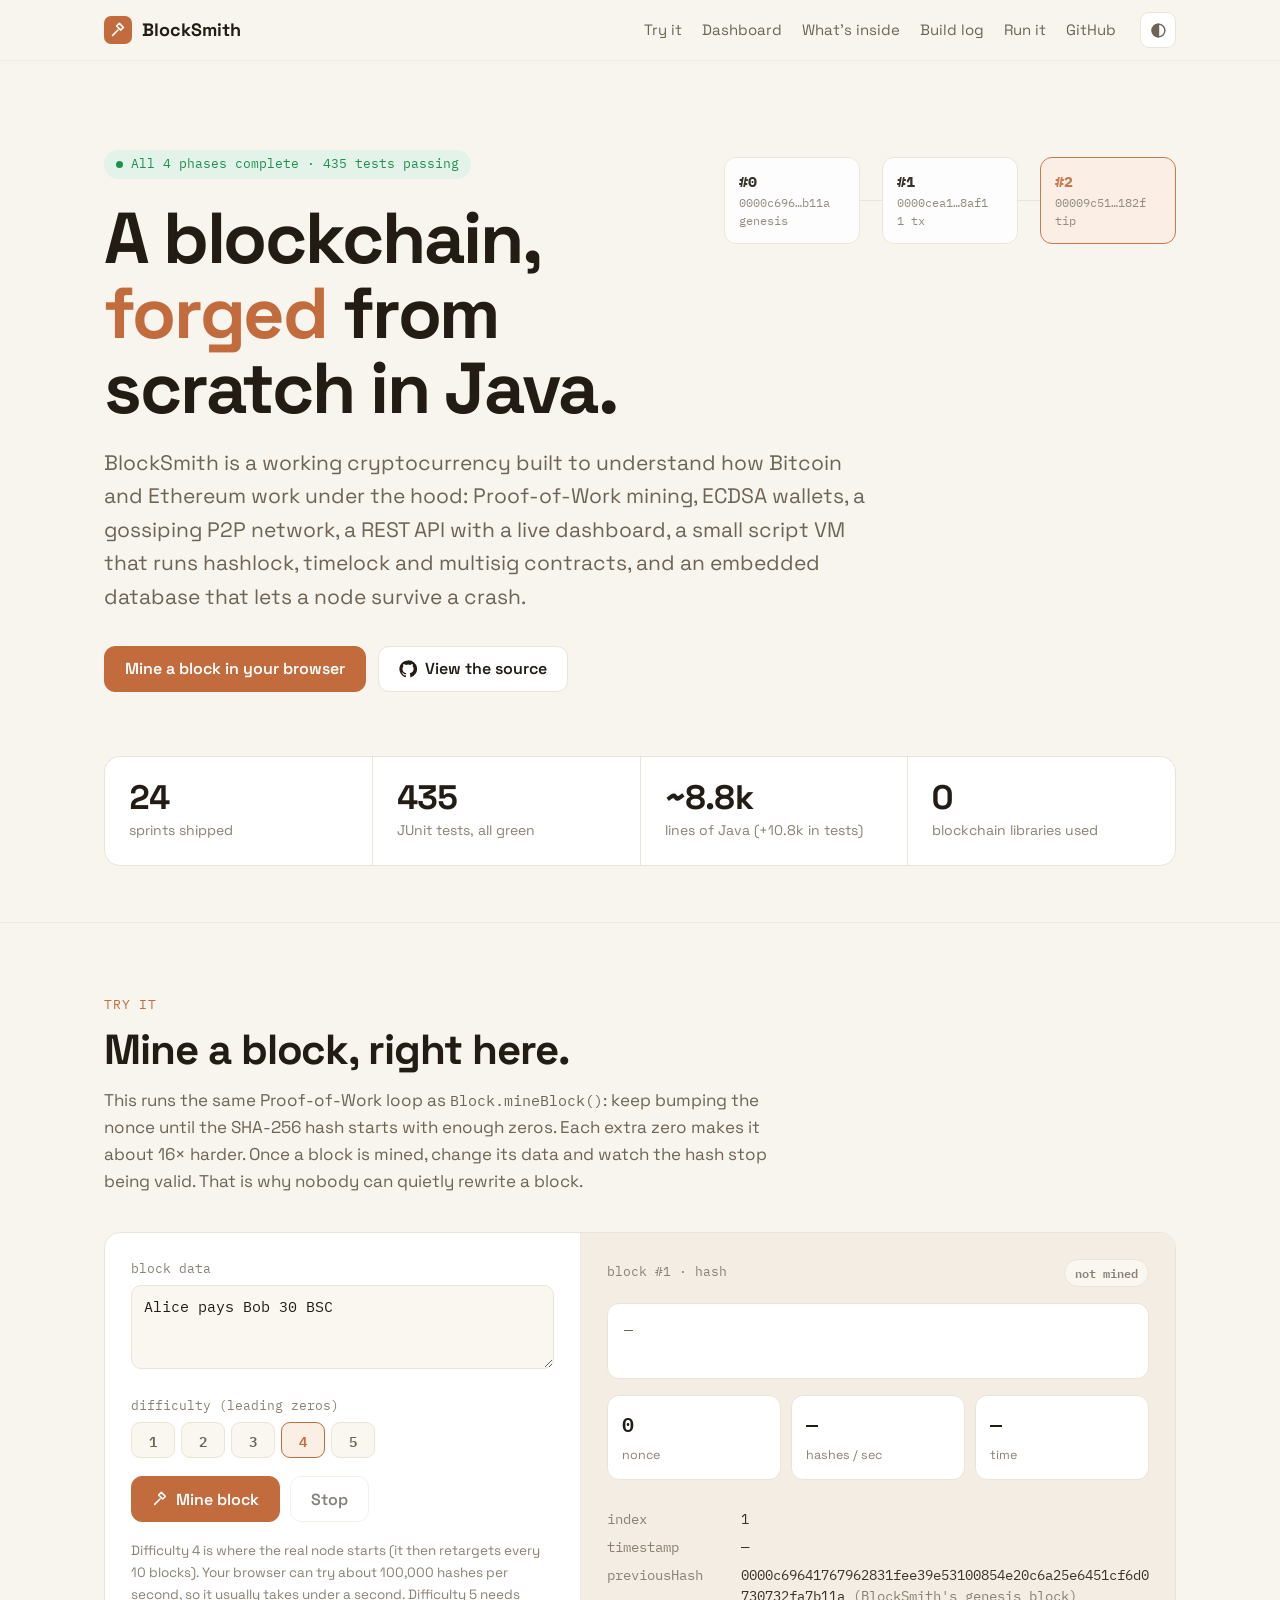
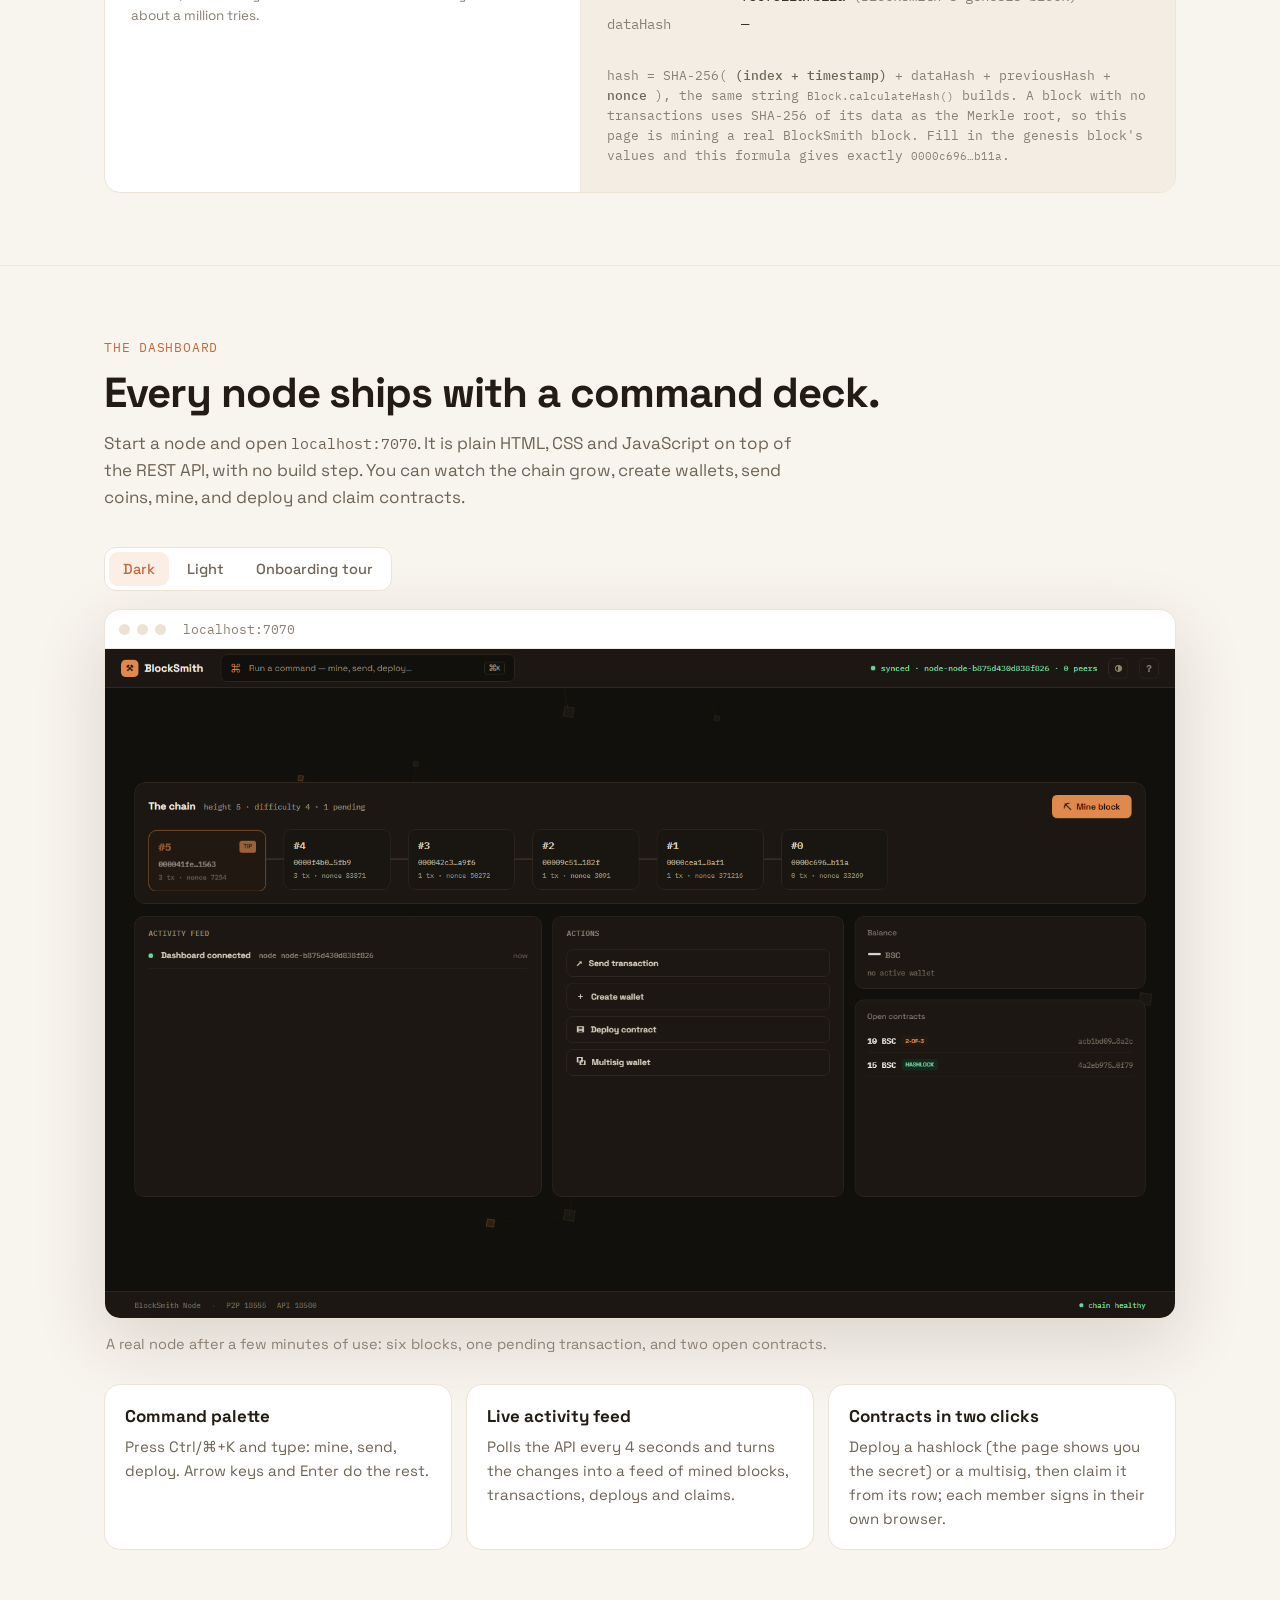
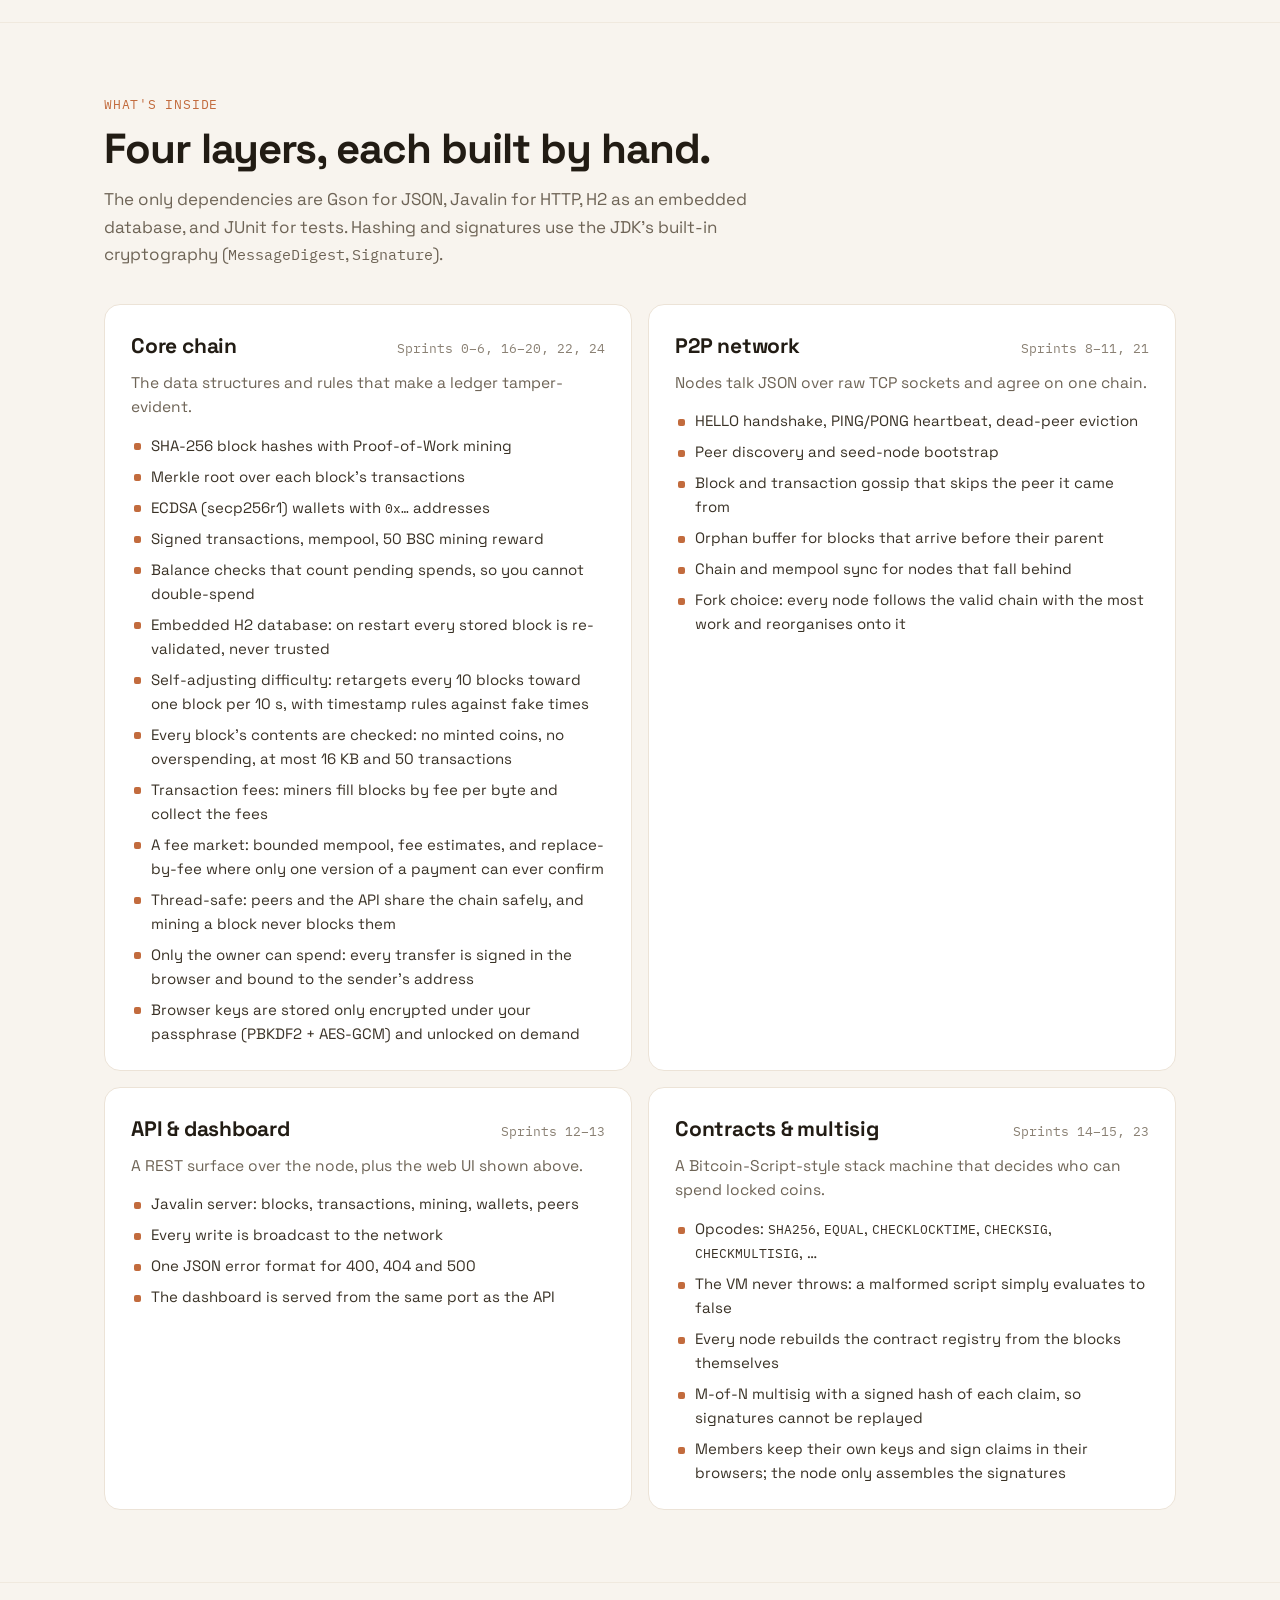
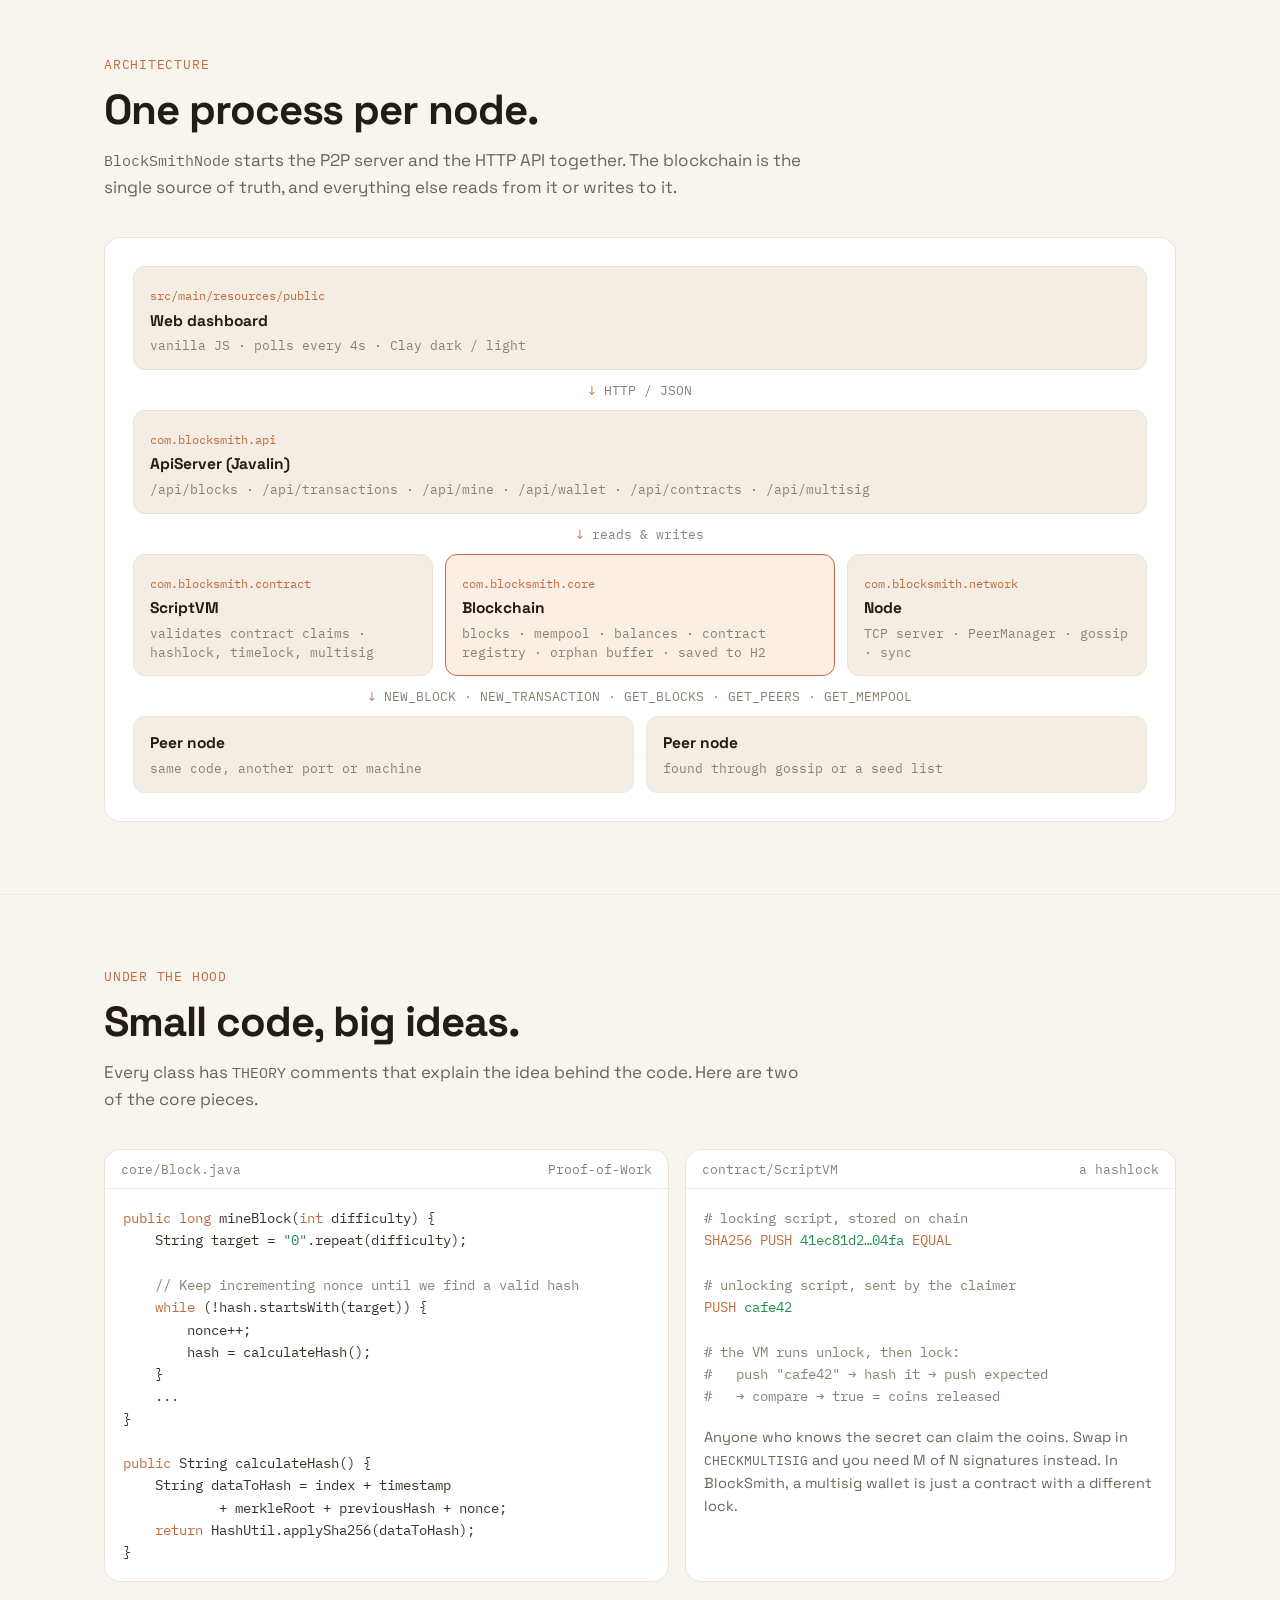
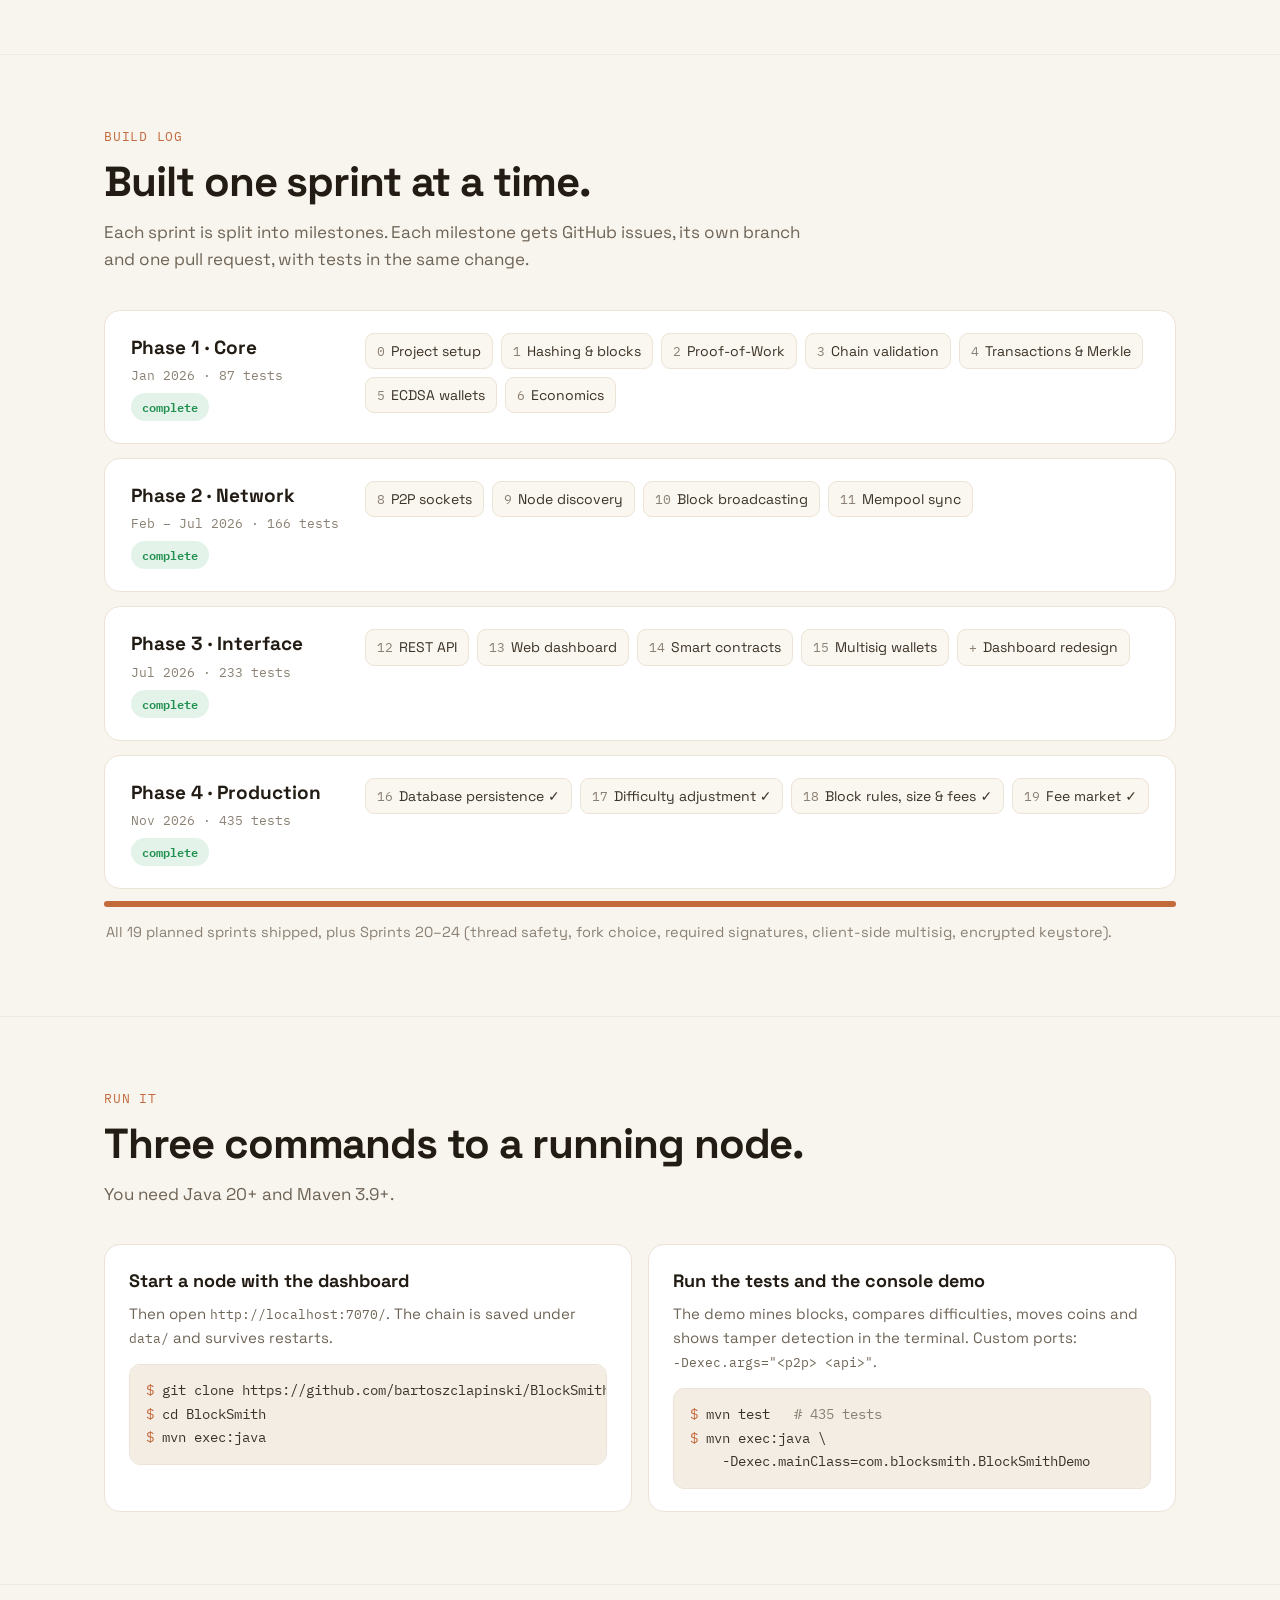
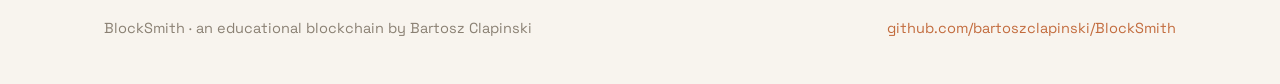
==== commit 7204ee18: "docs: Sprint 24 (Encrypted Browser Keystore) complete - plan, log, status, onboarding, roadmap, READ" ====
--- a/docs/index.html
+++ b/docs/index.html
@@ -6,7 +6,7 @@
 <title>BlockSmith</title>
 <meta name="description" content="BlockSmith: a working blockchain built from scratch in Java. Proof-of-Work, ECDSA wallets, a P2P network, a REST API, a web dashboard, a script VM for smart contracts, and multisig.">
 <meta property="og:title" content="BlockSmith: a blockchain built from scratch in Java">
-<meta property="og:description" content="Proof-of-Work, ECDSA wallets, P2P gossip, REST API, web dashboard, smart contracts, multisig, crash-safe persistence, self-adjusting difficulty and a fee market. 23 sprints, 428 tests.">
+<meta property="og:description" content="Proof-of-Work, ECDSA wallets, P2P gossip, REST API, web dashboard, smart contracts, multisig, crash-safe persistence, self-adjusting difficulty and a fee market. 24 sprints, 435 tests.">
 <meta property="og:image" content="assets/dashboard-dark.png">
 <link rel="icon" href="data:image/svg+xml,%3Csvg xmlns='http://www.w3.org/2000/svg' viewBox='0 0 32 32'%3E%3Crect width='32' height='32' rx='7' fill='%23e0894c'/%3E%3Cpath d='M9 22l7-7m-3-4l4-4 6 6-4 4z' stroke='%2320120a' stroke-width='2.6' fill='none' stroke-linecap='round' stroke-linejoin='round'/%3E%3C/svg%3E">
 <link rel="preconnect" href="https://fonts.googleapis.com">
@@ -347,7 +347,7 @@
       <div class="blk tip"><b>#2</b>00009c51…182f<br>tip</div>
     </div>
     <div class="wrap">
-      <span class="eyebrow">All 4 phases complete · 428 tests passing</span>
+      <span class="eyebrow">All 4 phases complete · 435 tests passing</span>
       <h1>A blockchain, <em>forged</em> from scratch in Java.</h1>
       <p class="lead">
         BlockSmith is a working cryptocurrency built to understand how Bitcoin and Ethereum work under the hood:
@@ -364,9 +364,9 @@
       </div>
 
       <div class="stats">
-        <div class="stat"><b>23</b><span>sprints shipped</span></div>
-        <div class="stat"><b>428</b><span>JUnit tests, all green</span></div>
-        <div class="stat"><b>~8.8k</b><span>lines of Java (+10.5k in tests)</span></div>
+        <div class="stat"><b>24</b><span>sprints shipped</span></div>
+        <div class="stat"><b>435</b><span>JUnit tests, all green</span></div>
+        <div class="stat"><b>~8.8k</b><span>lines of Java (+10.8k in tests)</span></div>
         <div class="stat"><b>0</b><span>blockchain libraries used</span></div>
       </div>
     </div>
@@ -474,7 +474,7 @@
 
       <div class="layers">
         <article class="card layer">
-          <header><h3>Core chain</h3><span class="when">Sprints 0–6, 16–20, 22</span></header>
+          <header><h3>Core chain</h3><span class="when">Sprints 0–6, 16–20, 22, 24</span></header>
           <p>The data structures and rules that make a ledger tamper-evident.</p>
           <ul>
             <li>SHA-256 block hashes with Proof-of-Work mining</li>
@@ -489,6 +489,7 @@
             <li>A fee market: bounded mempool, fee estimates, and replace-by-fee where only one version of a payment can ever confirm</li>
             <li>Thread-safe: peers and the API share the chain safely, and mining a block never blocks them</li>
             <li>Only the owner can spend: every transfer is signed in the browser and bound to the sender's address</li>
+            <li>Browser keys are stored only encrypted under your passphrase (PBKDF2 + AES-GCM) and unlocked on demand</li>
           </ul>
         </article>
         <article class="card layer">
@@ -656,7 +657,7 @@
         <article class="card phase">
           <div>
             <h3>Phase 4 · Production</h3>
-            <div class="meta">Nov 2026 · 428 tests</div>
+            <div class="meta">Nov 2026 · 435 tests</div>
             <div class="status"><span class="badge ok">complete</span></div>
           </div>
           <div class="sprints">
@@ -668,7 +669,7 @@
         </article>
       </div>
       <div class="bar" role="img" aria-label="All 19 planned sprints shipped"><span style="width: 100%"></span></div>
-      <p class="caption">All 19 planned sprints shipped, plus Sprints 20–23 (thread safety, fork choice, required signatures, client-side multisig).</p>
+      <p class="caption">All 19 planned sprints shipped, plus Sprints 20–24 (thread safety, fork choice, required signatures, client-side multisig, encrypted keystore).</p>
     </div>
   </section>
 
@@ -689,7 +690,7 @@
         <div class="card">
           <h3>Run the tests and the console demo</h3>
           <p>The demo mines blocks, compares difficulties, moves coins and shows tamper detection in the terminal. Custom ports: <code style="white-space: nowrap">-Dexec.args="&lt;p2p&gt; &lt;api&gt;"</code>.</p>
-<div class="term"><span class="p">$ </span>mvn test   <span class="c"># 428 tests</span>
+<div class="term"><span class="p">$ </span>mvn test   <span class="c"># 435 tests</span>
 <span class="p">$ </span>mvn exec:java \
     -Dexec.mainClass=com.blocksmith.BlockSmithDemo</div>
         </div>
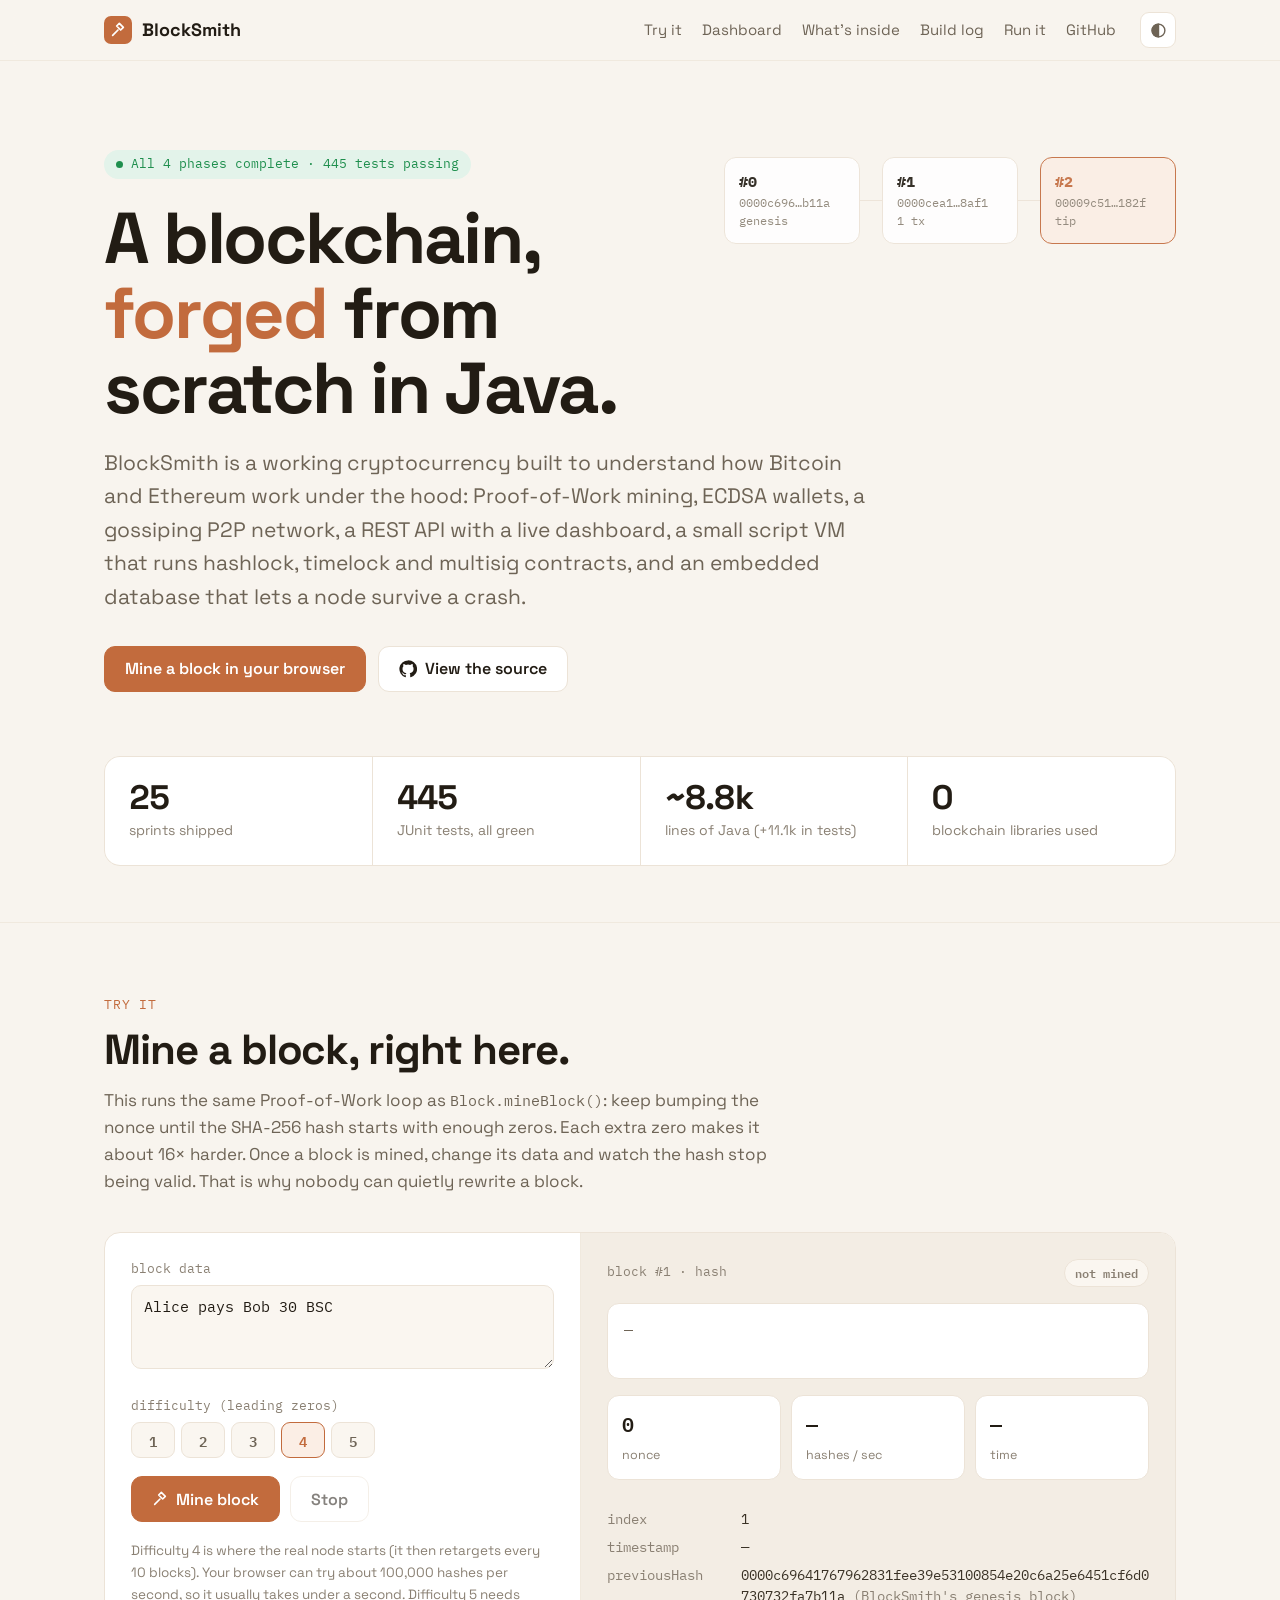
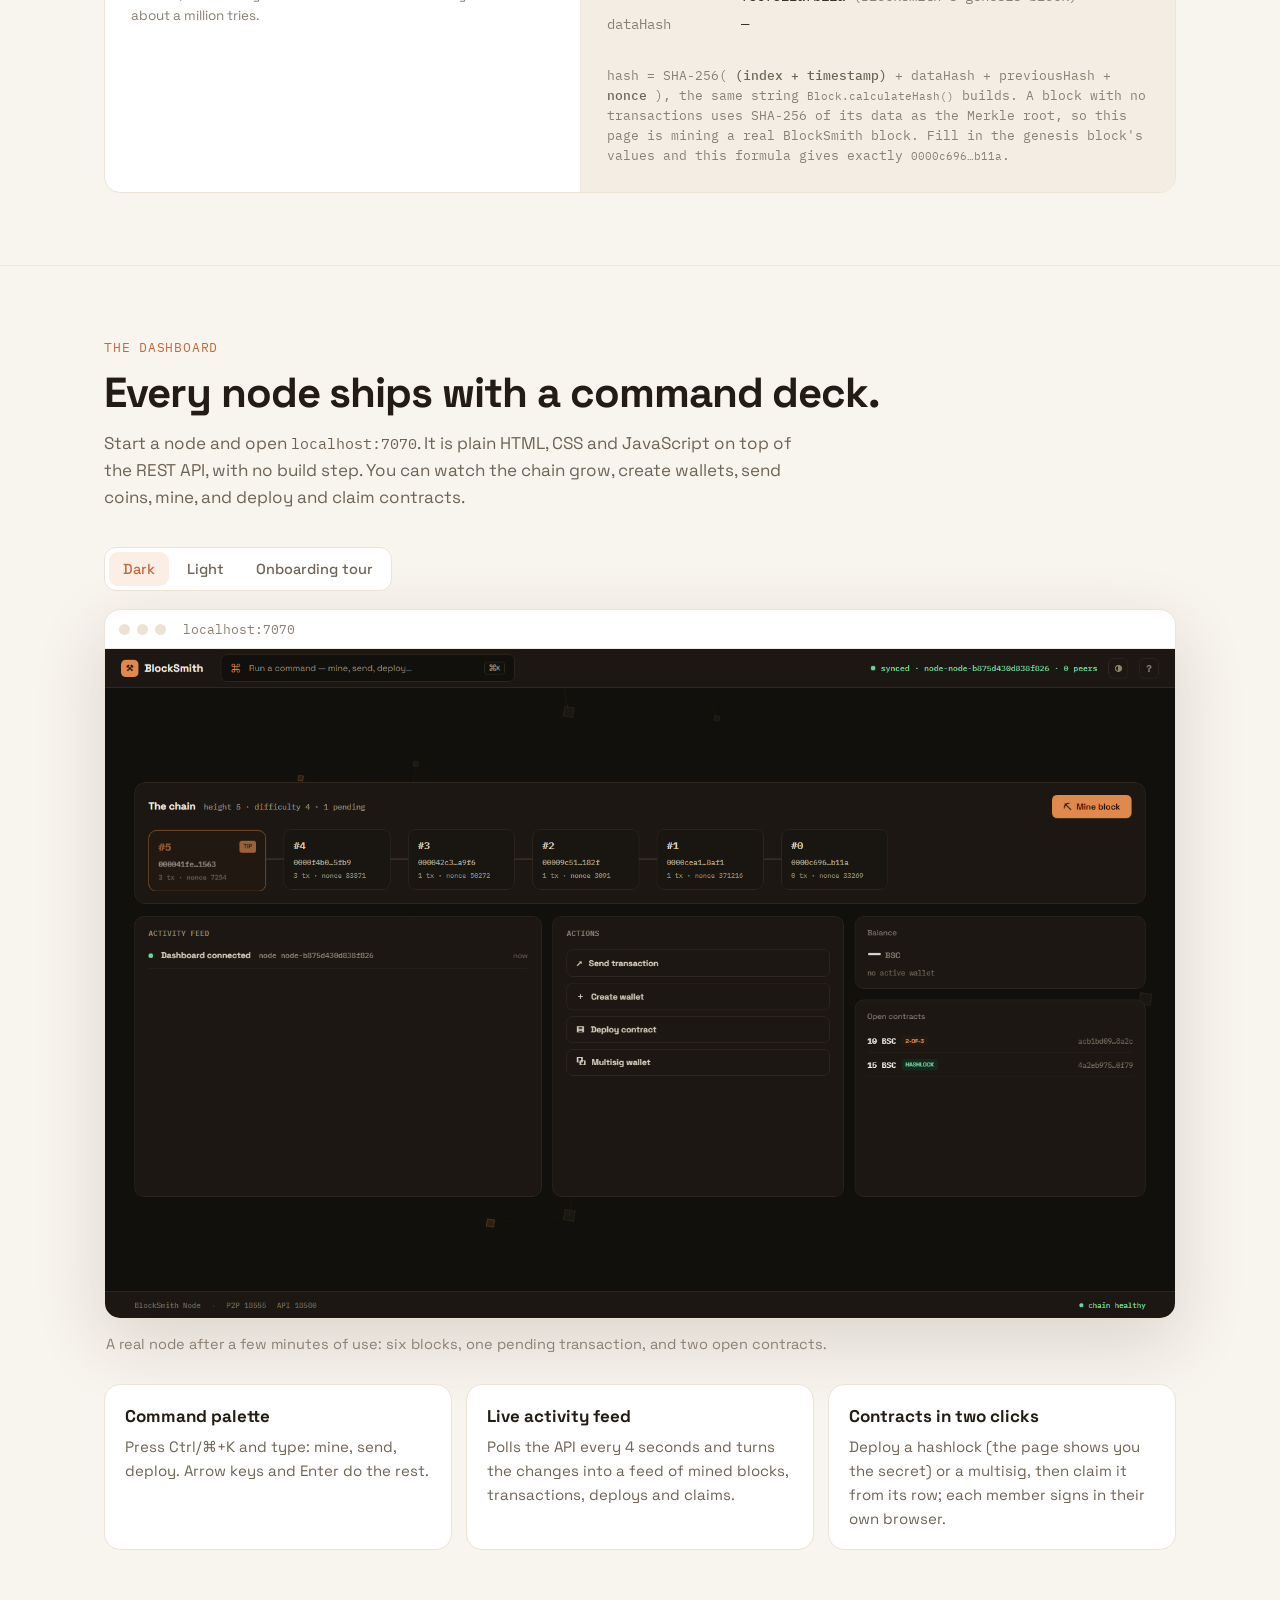
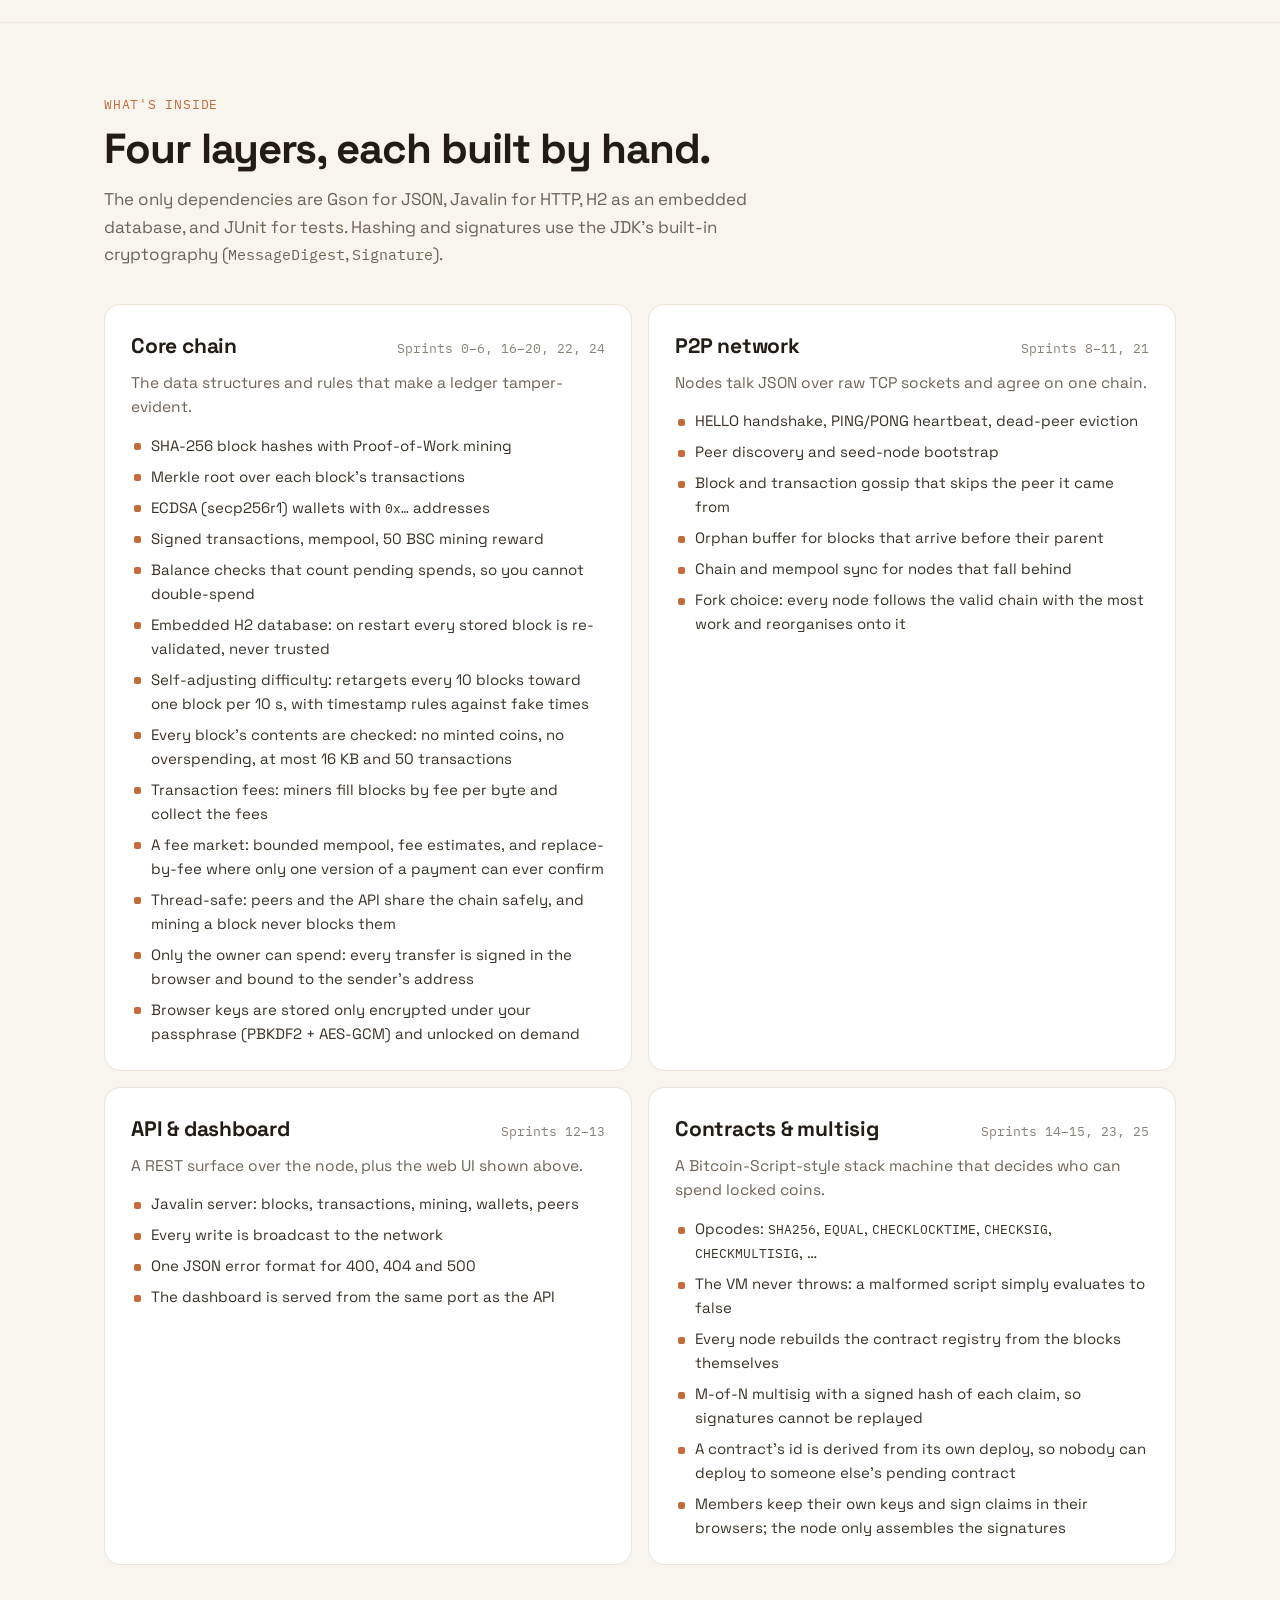
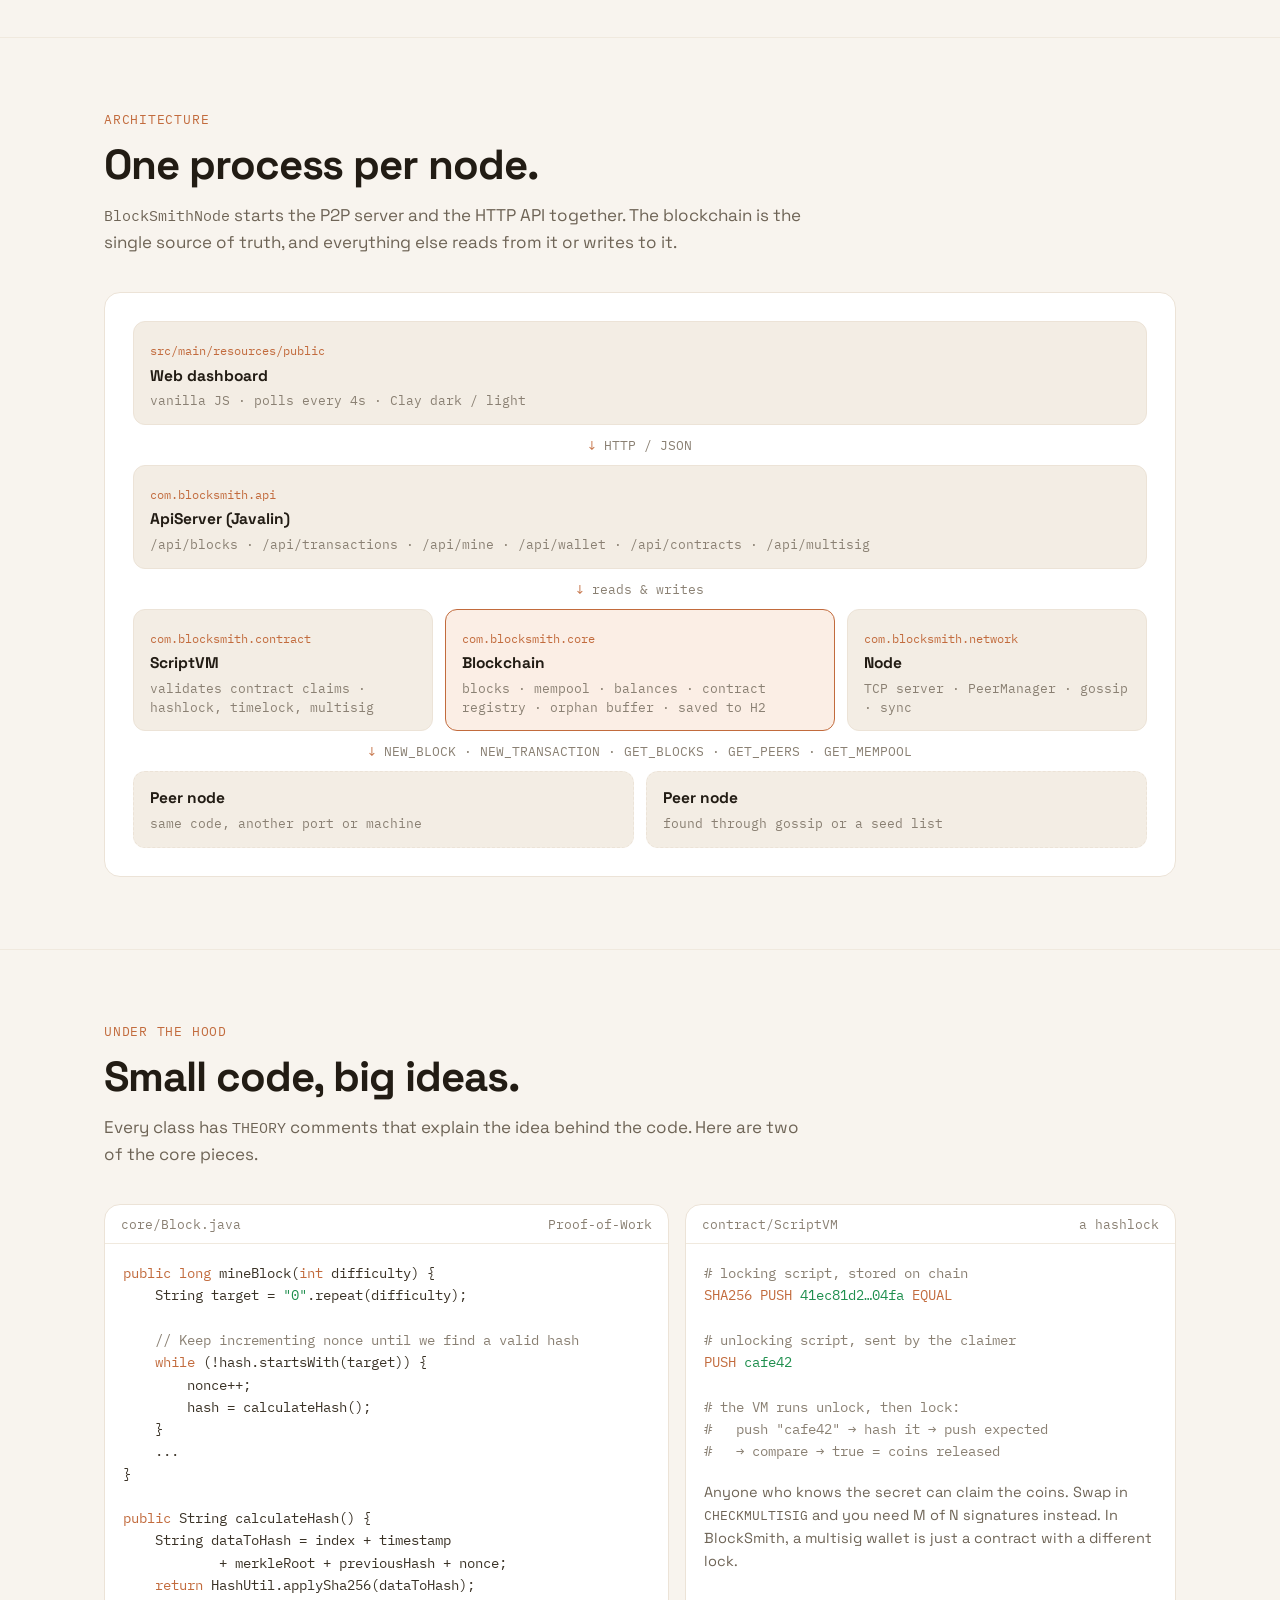
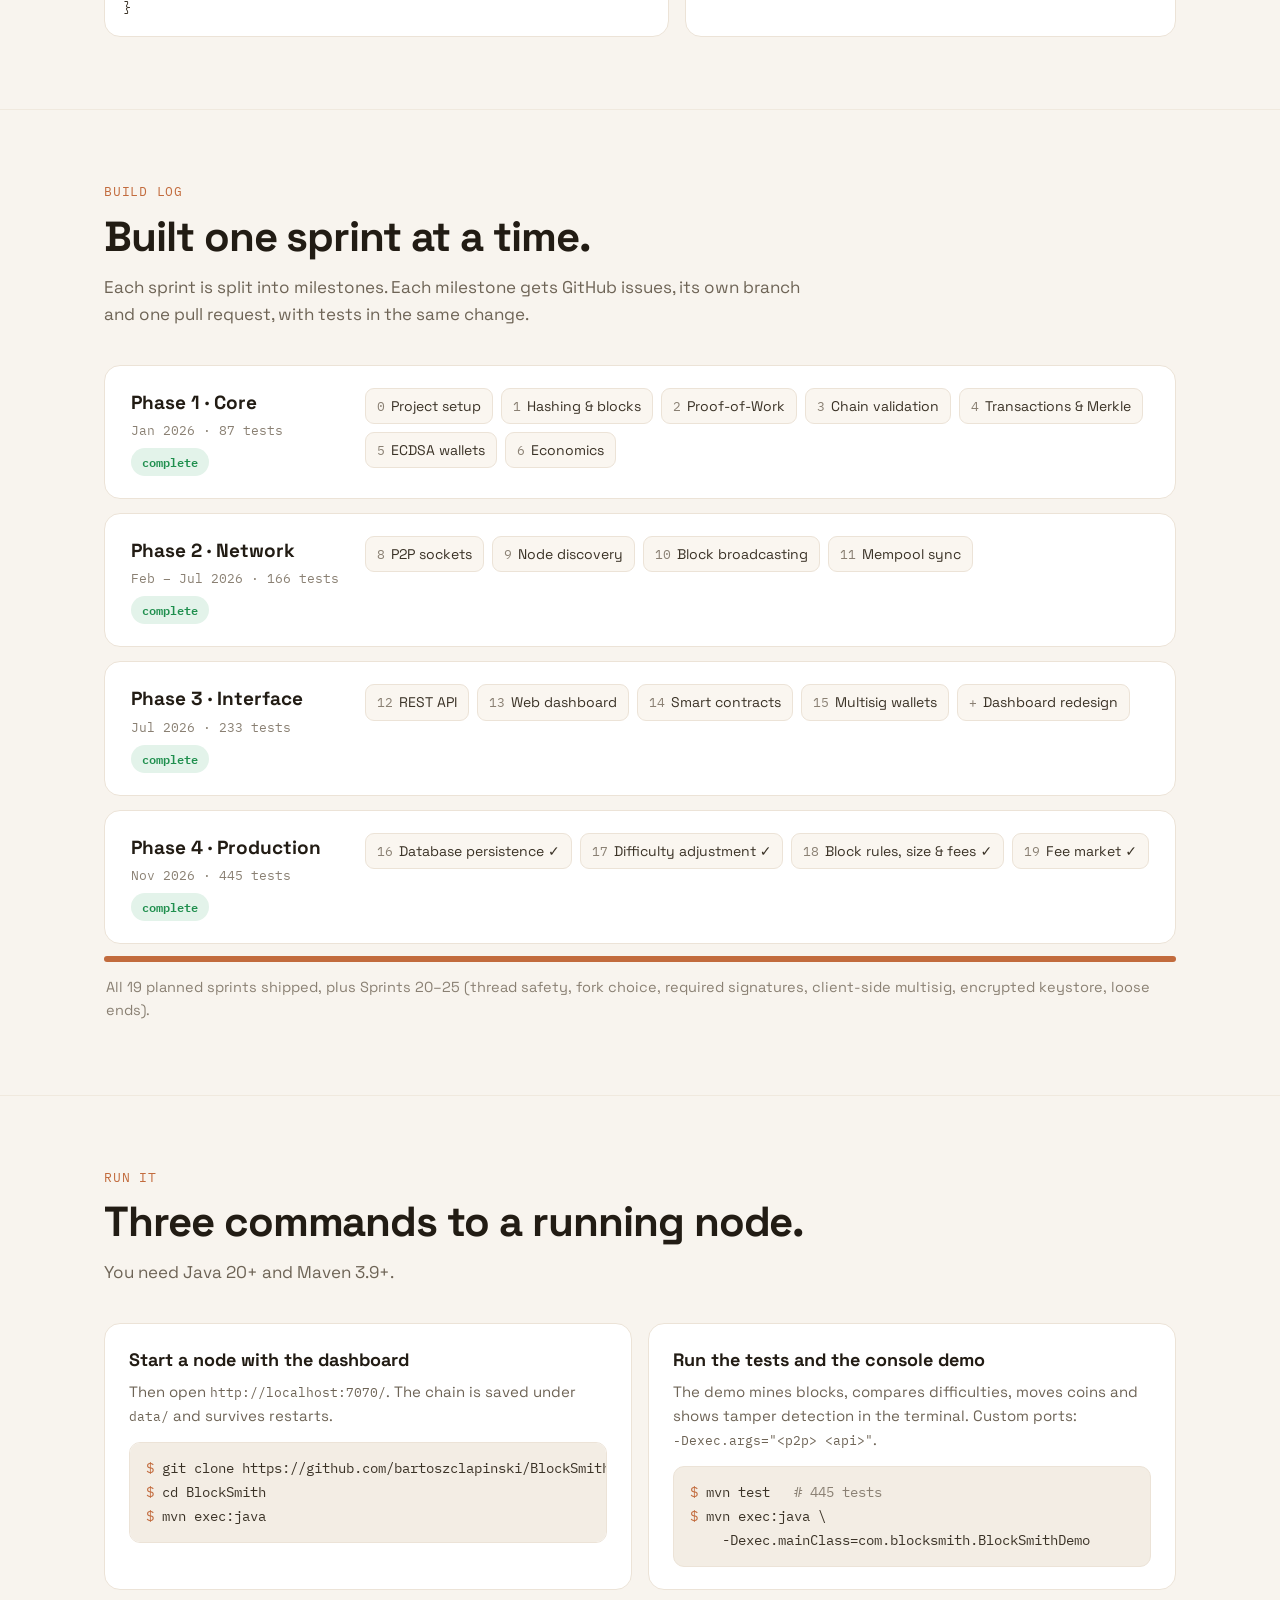
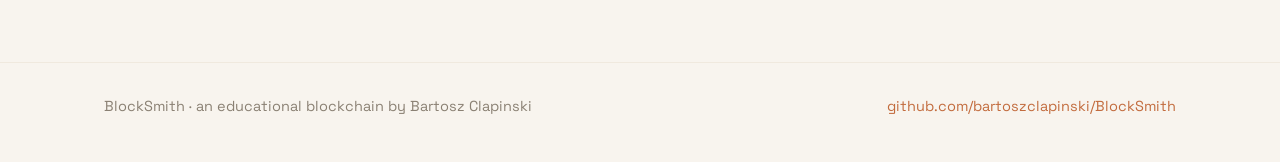
==== commit e11119f7: "docs: Sprint 25 (Loose Ends) complete - plan, log, status, onboarding, roadmap, README, site Claude-" ====
--- a/docs/index.html
+++ b/docs/index.html
@@ -6,7 +6,7 @@
 <title>BlockSmith</title>
 <meta name="description" content="BlockSmith: a working blockchain built from scratch in Java. Proof-of-Work, ECDSA wallets, a P2P network, a REST API, a web dashboard, a script VM for smart contracts, and multisig.">
 <meta property="og:title" content="BlockSmith: a blockchain built from scratch in Java">
-<meta property="og:description" content="Proof-of-Work, ECDSA wallets, P2P gossip, REST API, web dashboard, smart contracts, multisig, crash-safe persistence, self-adjusting difficulty and a fee market. 24 sprints, 435 tests.">
+<meta property="og:description" content="Proof-of-Work, ECDSA wallets, P2P gossip, REST API, web dashboard, smart contracts, multisig, crash-safe persistence, self-adjusting difficulty and a fee market. 25 sprints, 445 tests.">
 <meta property="og:image" content="assets/dashboard-dark.png">
 <link rel="icon" href="data:image/svg+xml,%3Csvg xmlns='http://www.w3.org/2000/svg' viewBox='0 0 32 32'%3E%3Crect width='32' height='32' rx='7' fill='%23e0894c'/%3E%3Cpath d='M9 22l7-7m-3-4l4-4 6 6-4 4z' stroke='%2320120a' stroke-width='2.6' fill='none' stroke-linecap='round' stroke-linejoin='round'/%3E%3C/svg%3E">
 <link rel="preconnect" href="https://fonts.googleapis.com">
@@ -347,7 +347,7 @@
       <div class="blk tip"><b>#2</b>00009c51…182f<br>tip</div>
     </div>
     <div class="wrap">
-      <span class="eyebrow">All 4 phases complete · 435 tests passing</span>
+      <span class="eyebrow">All 4 phases complete · 445 tests passing</span>
       <h1>A blockchain, <em>forged</em> from scratch in Java.</h1>
       <p class="lead">
         BlockSmith is a working cryptocurrency built to understand how Bitcoin and Ethereum work under the hood:
@@ -364,9 +364,9 @@
       </div>
 
       <div class="stats">
-        <div class="stat"><b>24</b><span>sprints shipped</span></div>
-        <div class="stat"><b>435</b><span>JUnit tests, all green</span></div>
-        <div class="stat"><b>~8.8k</b><span>lines of Java (+10.8k in tests)</span></div>
+        <div class="stat"><b>25</b><span>sprints shipped</span></div>
+        <div class="stat"><b>445</b><span>JUnit tests, all green</span></div>
+        <div class="stat"><b>~8.8k</b><span>lines of Java (+11.1k in tests)</span></div>
         <div class="stat"><b>0</b><span>blockchain libraries used</span></div>
       </div>
     </div>
@@ -515,13 +515,14 @@
           </ul>
         </article>
         <article class="card layer">
-          <header><h3>Contracts &amp; multisig</h3><span class="when">Sprints 14–15, 23</span></header>
+          <header><h3>Contracts &amp; multisig</h3><span class="when">Sprints 14–15, 23, 25</span></header>
           <p>A Bitcoin-Script-style stack machine that decides who can spend locked coins.</p>
           <ul>
             <li>Opcodes: <code>SHA256</code>, <code>EQUAL</code>, <code>CHECKLOCKTIME</code>, <code>CHECKSIG</code>, <code>CHECKMULTISIG</code>, …</li>
             <li>The VM never throws: a malformed script simply evaluates to false</li>
             <li>Every node rebuilds the contract registry from the blocks themselves</li>
             <li>M-of-N multisig with a signed hash of each claim, so signatures cannot be replayed</li>
+            <li>A contract's id is derived from its own deploy, so nobody can deploy to someone else's pending contract</li>
             <li>Members keep their own keys and sign claims in their browsers; the node only assembles the signatures</li>
           </ul>
         </article>
@@ -657,7 +658,7 @@
         <article class="card phase">
           <div>
             <h3>Phase 4 · Production</h3>
-            <div class="meta">Nov 2026 · 435 tests</div>
+            <div class="meta">Nov 2026 · 445 tests</div>
             <div class="status"><span class="badge ok">complete</span></div>
           </div>
           <div class="sprints">
@@ -669,7 +670,7 @@
         </article>
       </div>
       <div class="bar" role="img" aria-label="All 19 planned sprints shipped"><span style="width: 100%"></span></div>
-      <p class="caption">All 19 planned sprints shipped, plus Sprints 20–24 (thread safety, fork choice, required signatures, client-side multisig, encrypted keystore).</p>
+      <p class="caption">All 19 planned sprints shipped, plus Sprints 20–25 (thread safety, fork choice, required signatures, client-side multisig, encrypted keystore, loose ends).</p>
     </div>
   </section>
 
@@ -690,7 +691,7 @@
         <div class="card">
           <h3>Run the tests and the console demo</h3>
           <p>The demo mines blocks, compares difficulties, moves coins and shows tamper detection in the terminal. Custom ports: <code style="white-space: nowrap">-Dexec.args="&lt;p2p&gt; &lt;api&gt;"</code>.</p>
-<div class="term"><span class="p">$ </span>mvn test   <span class="c"># 435 tests</span>
+<div class="term"><span class="p">$ </span>mvn test   <span class="c"># 445 tests</span>
 <span class="p">$ </span>mvn exec:java \
     -Dexec.mainClass=com.blocksmith.BlockSmithDemo</div>
         </div>
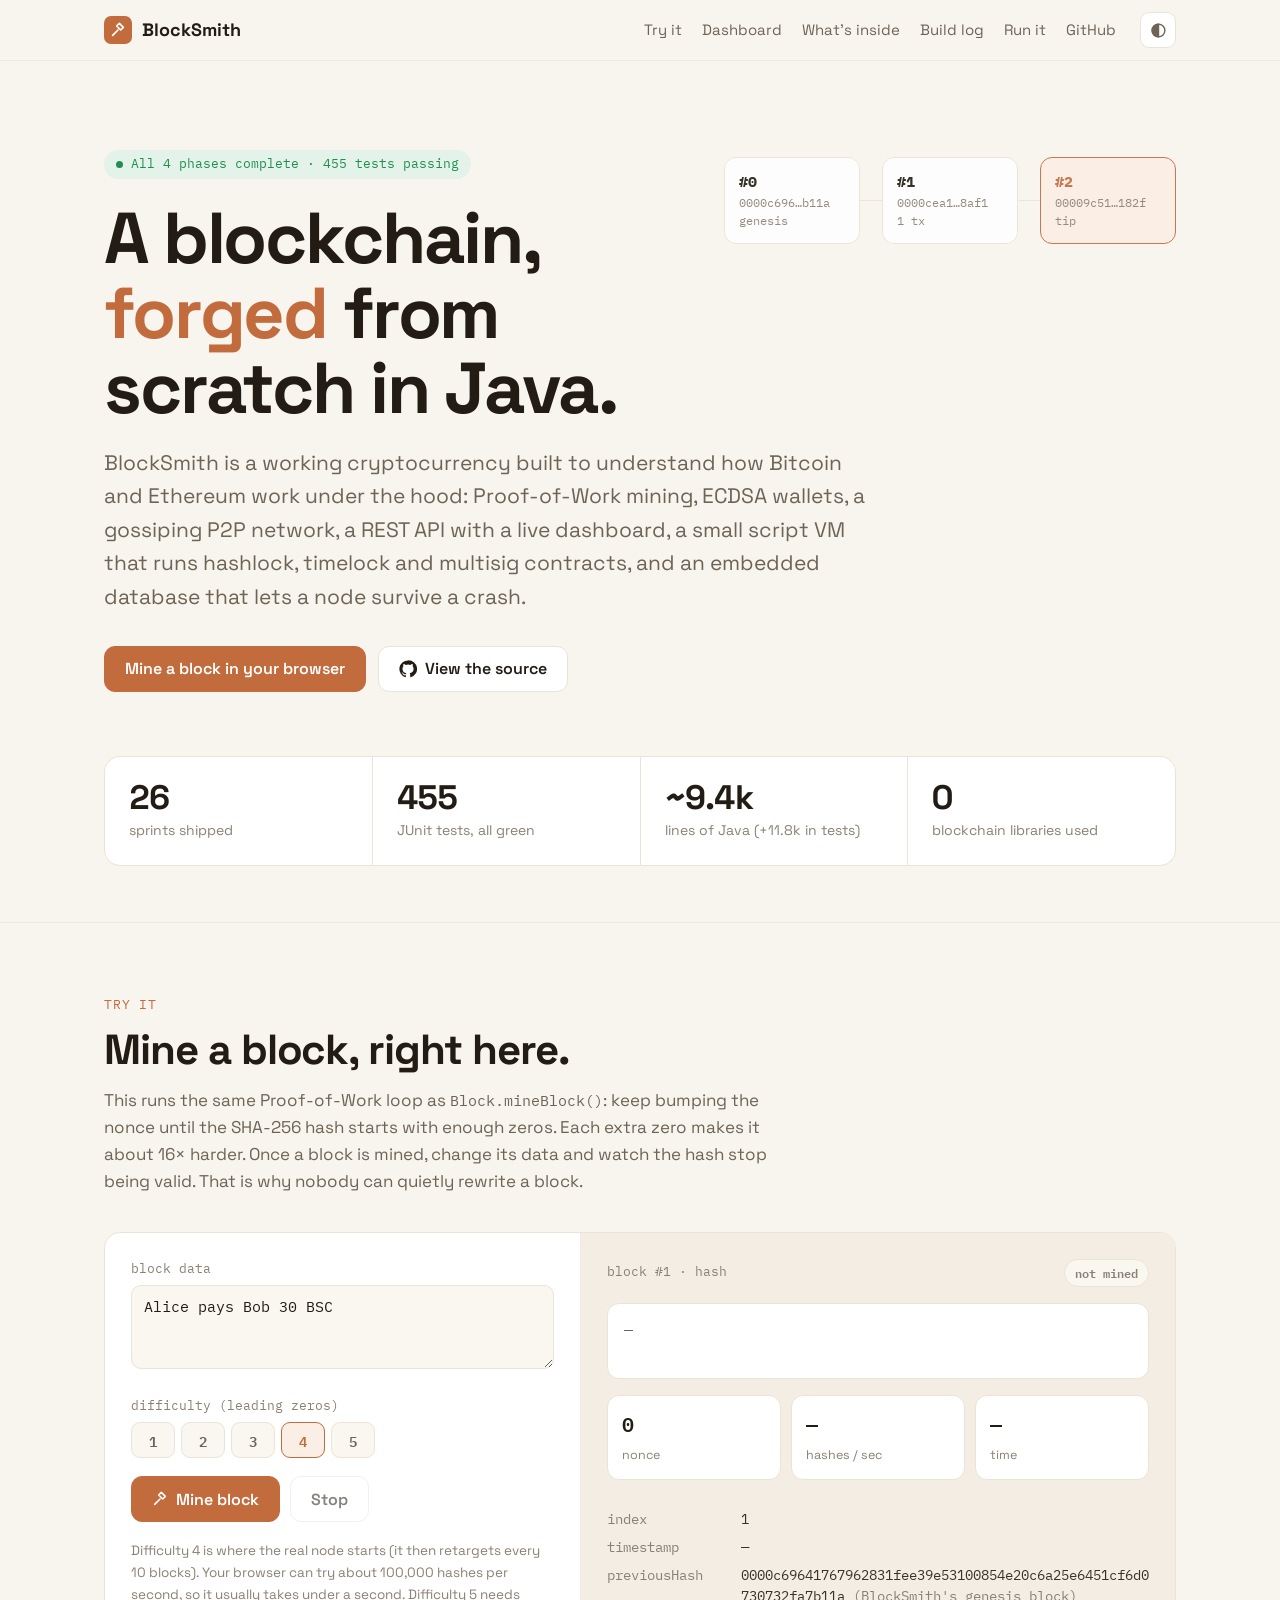
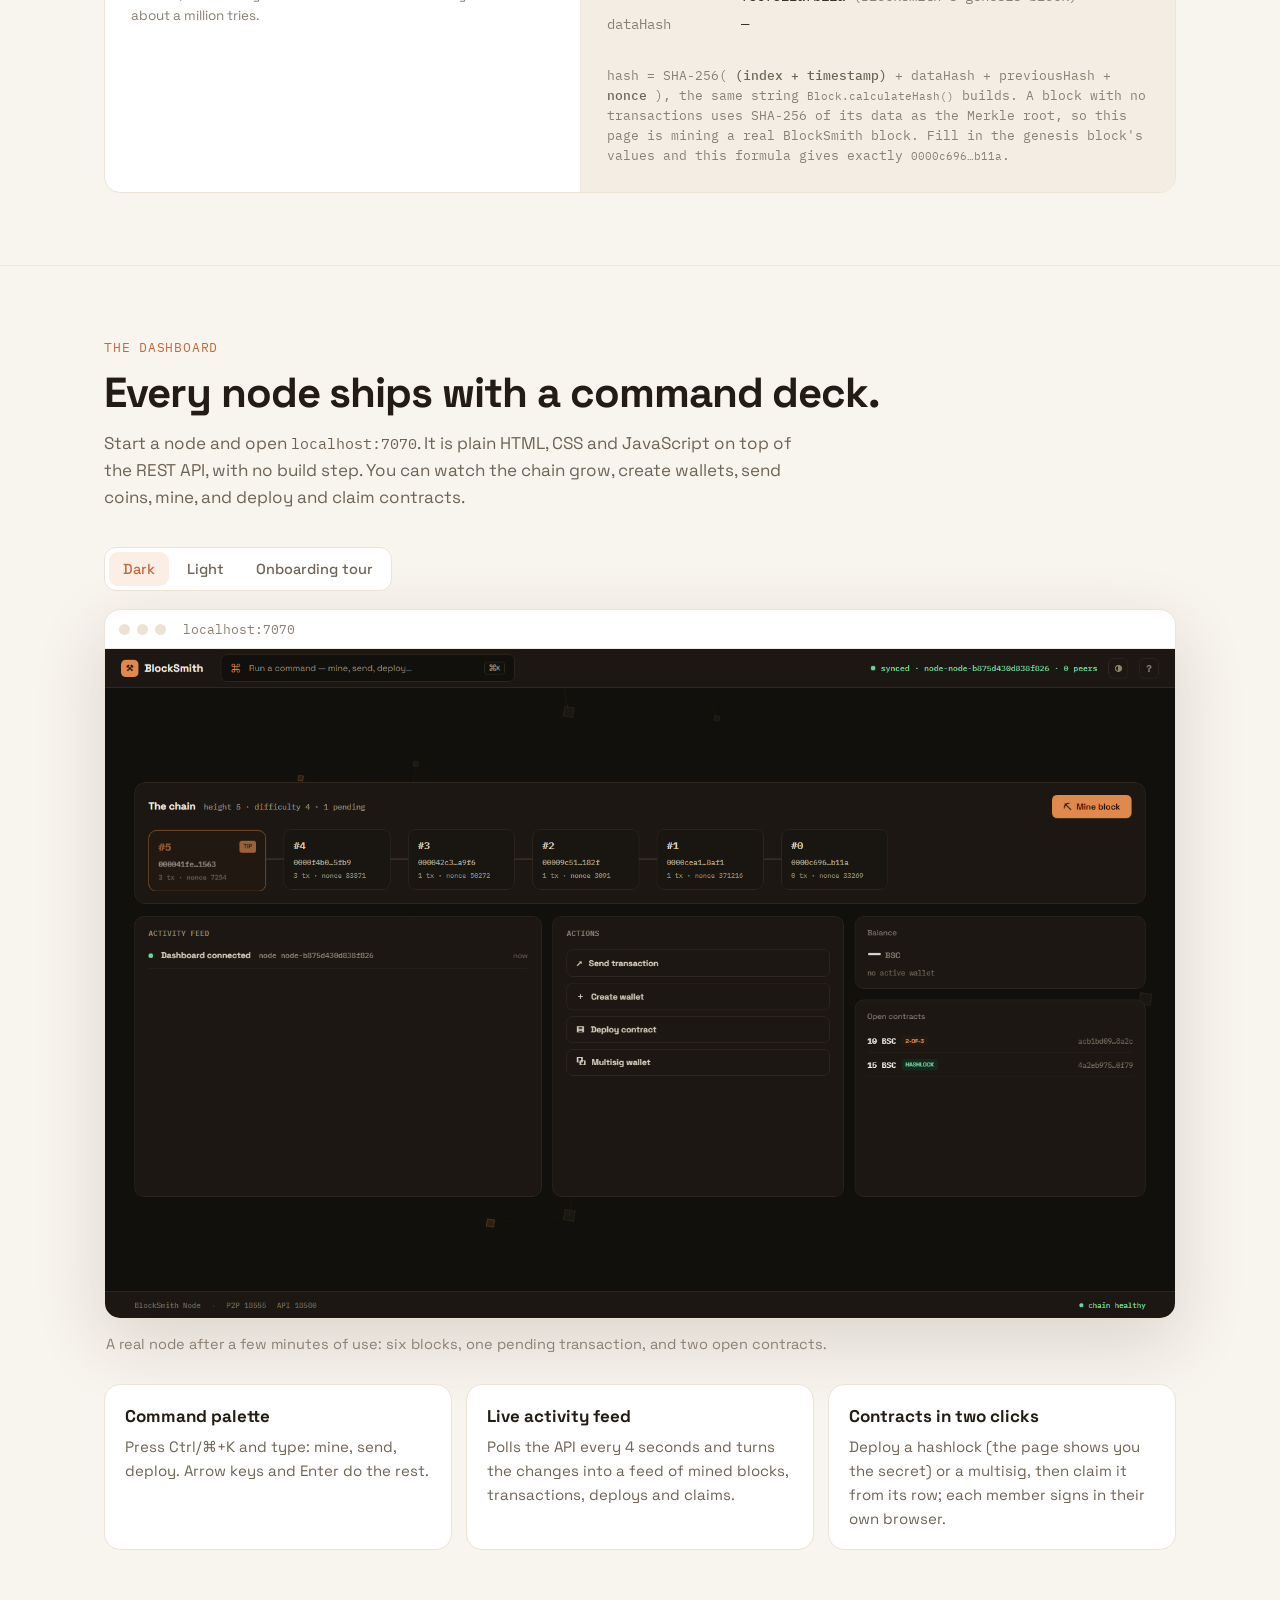
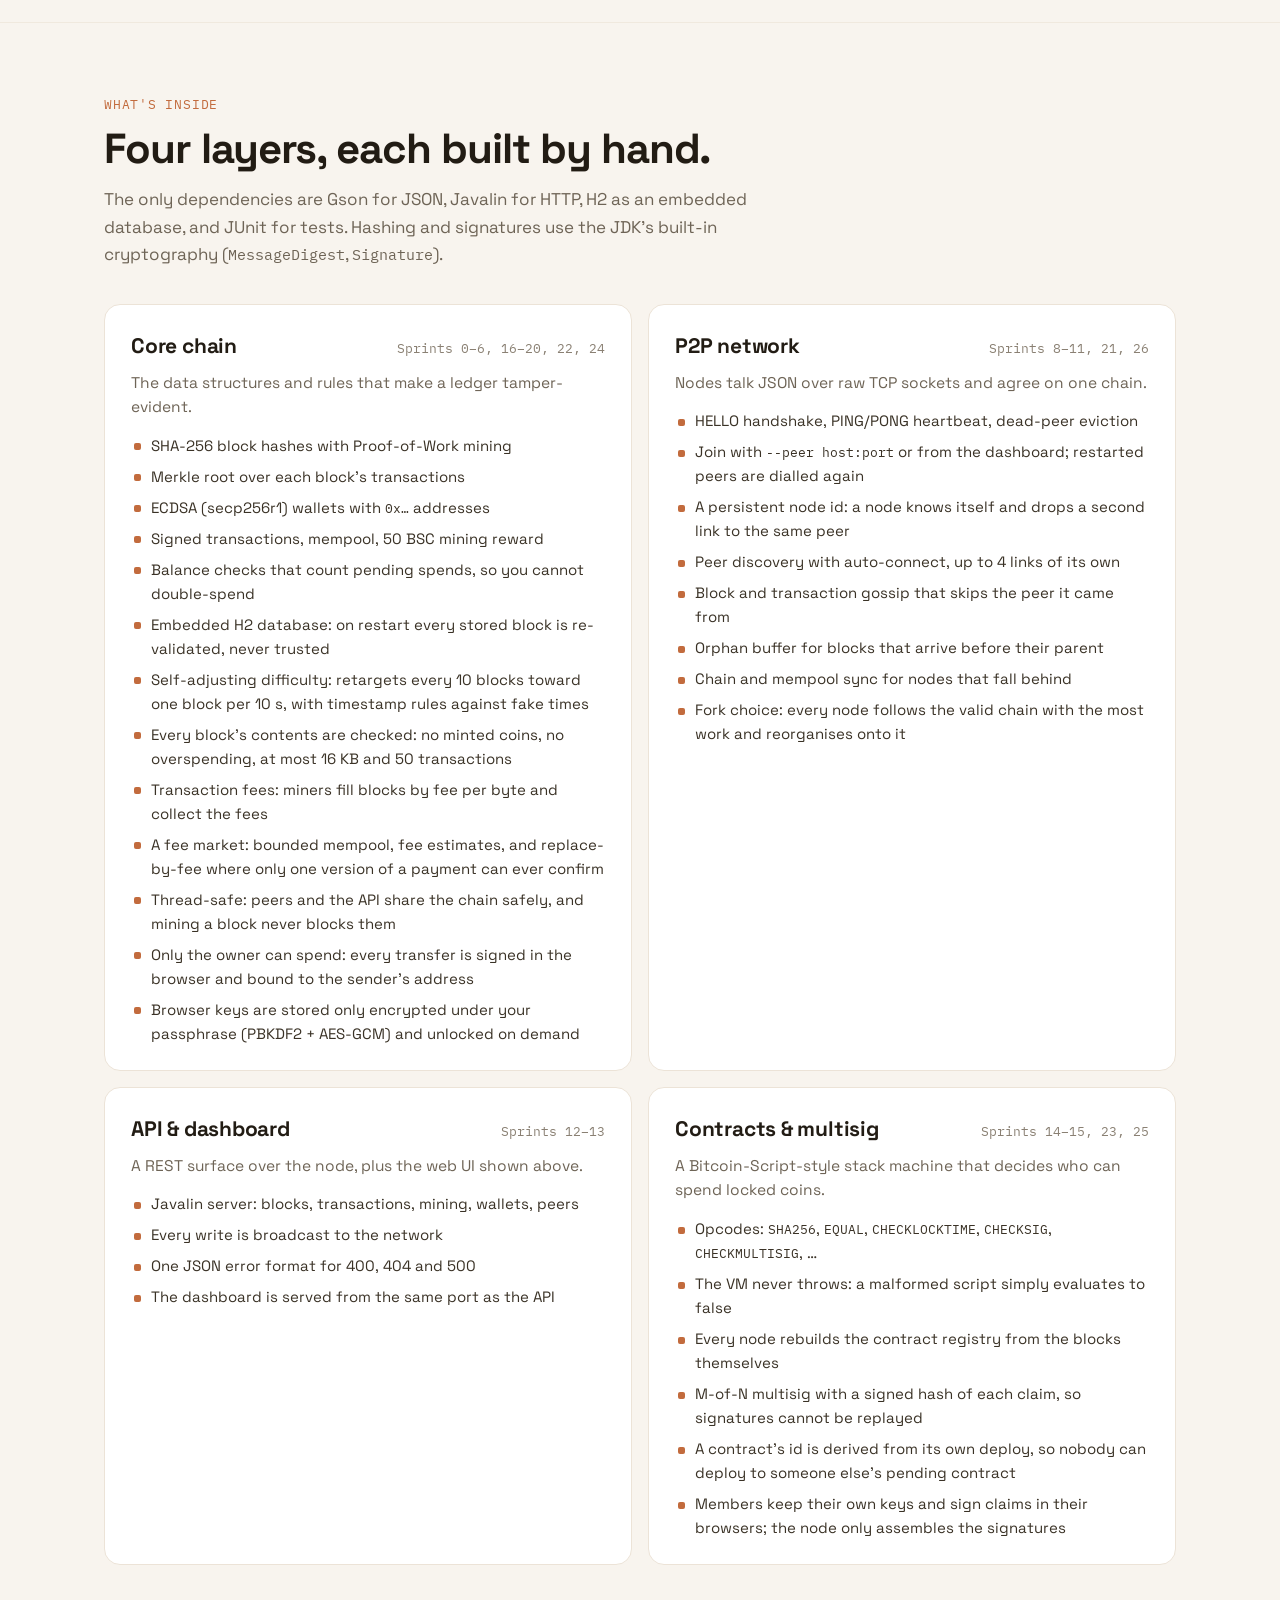
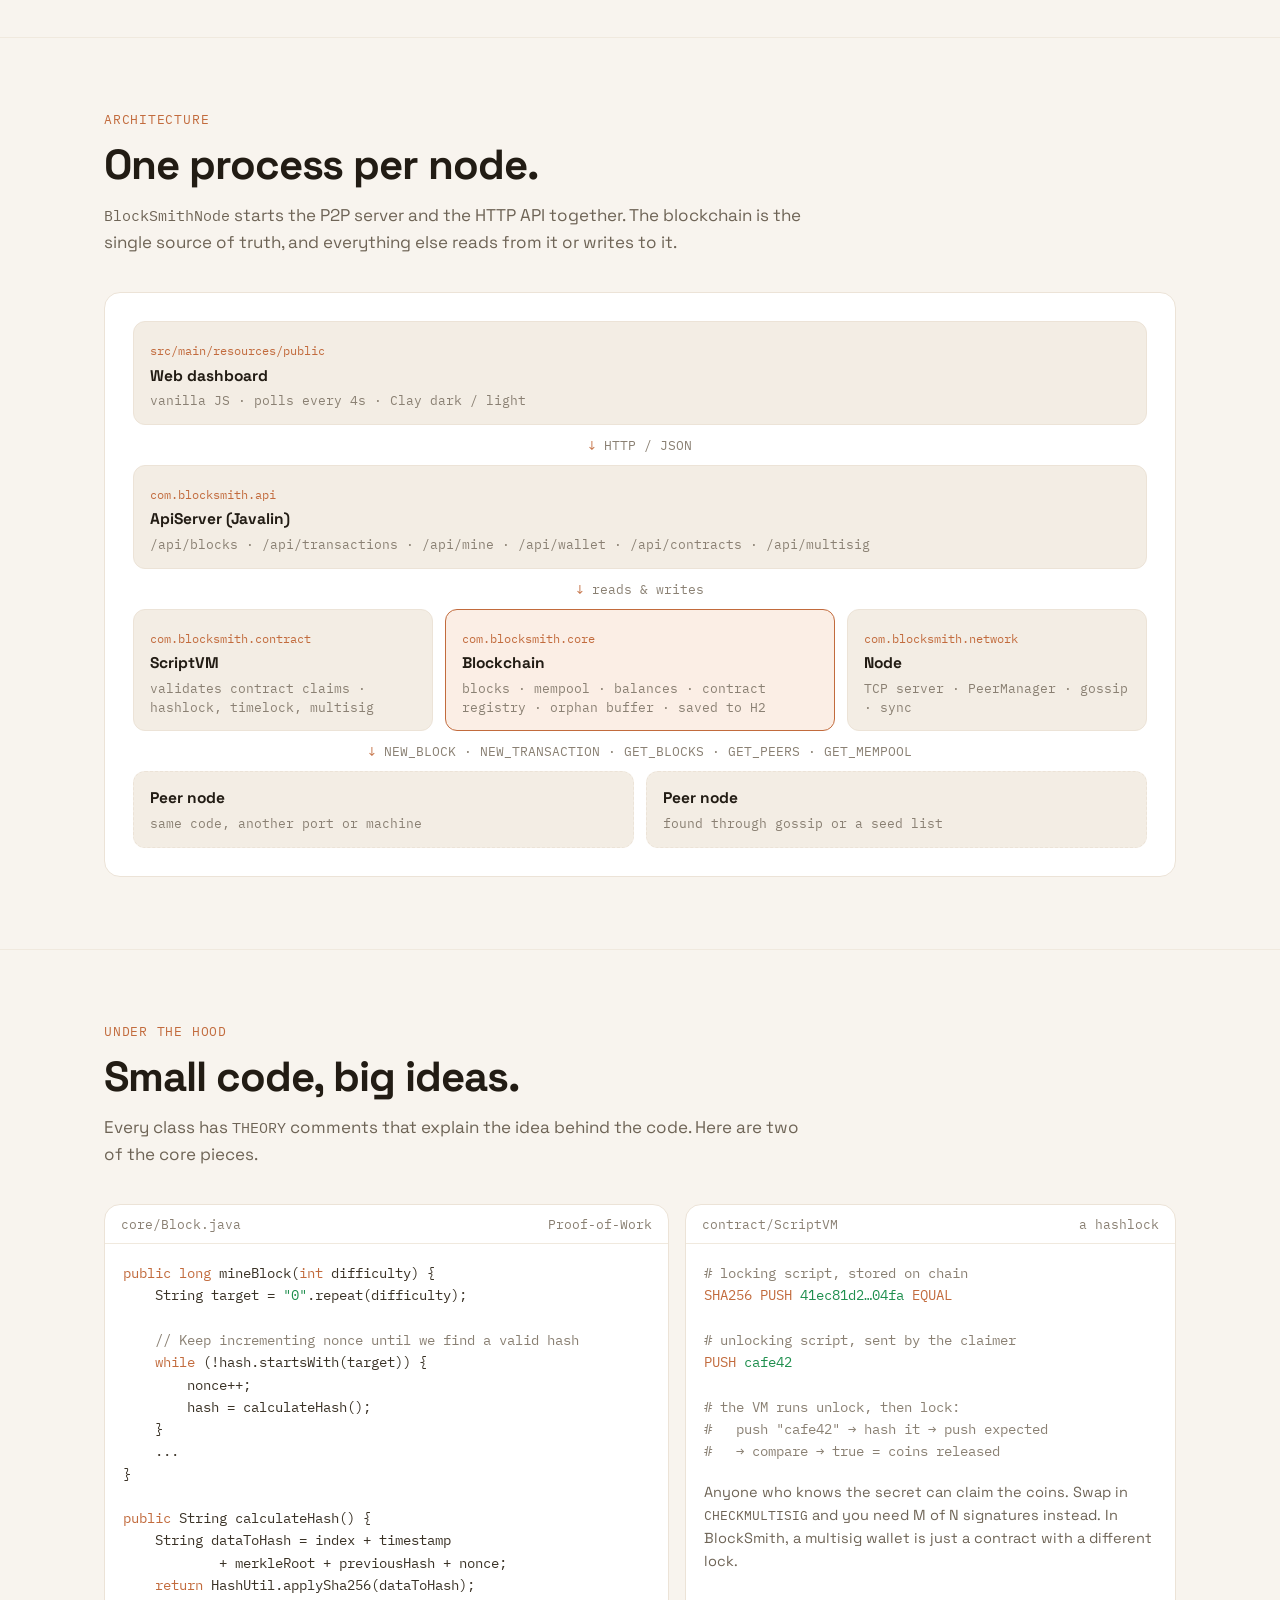
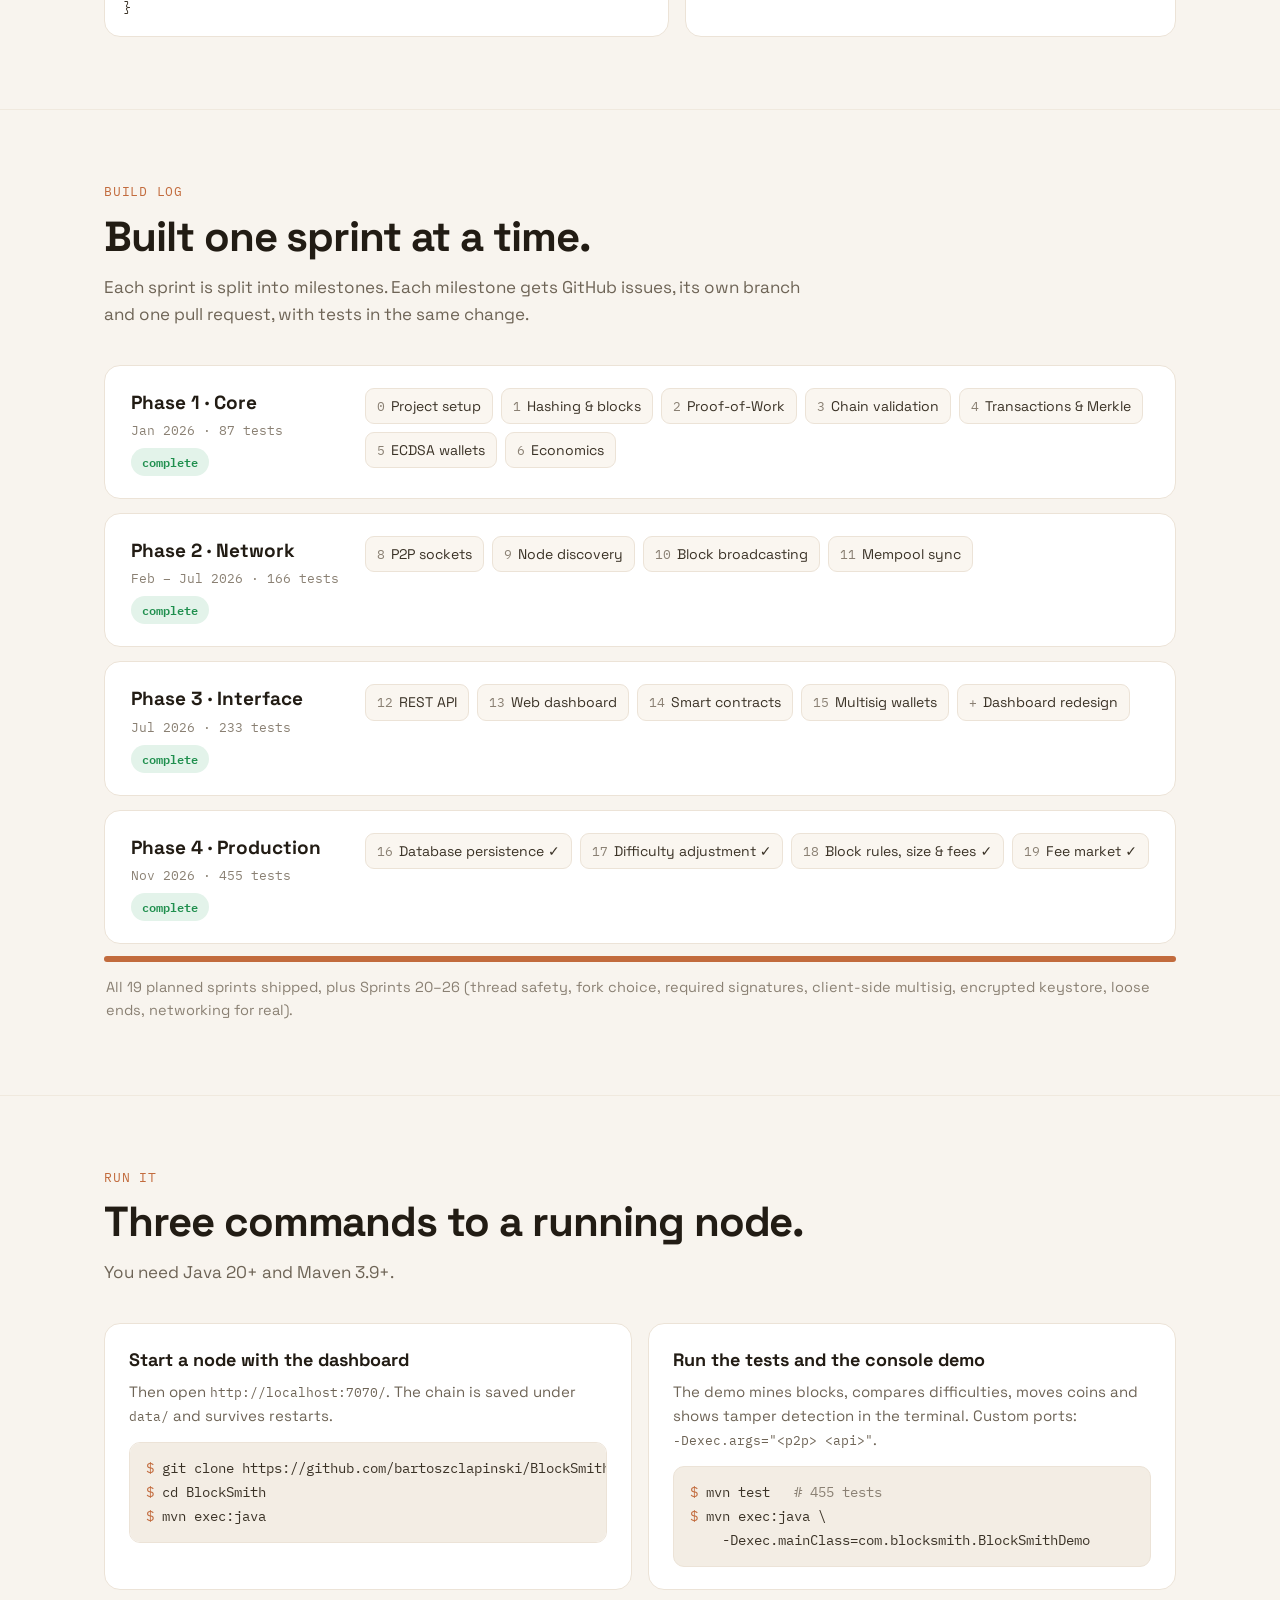
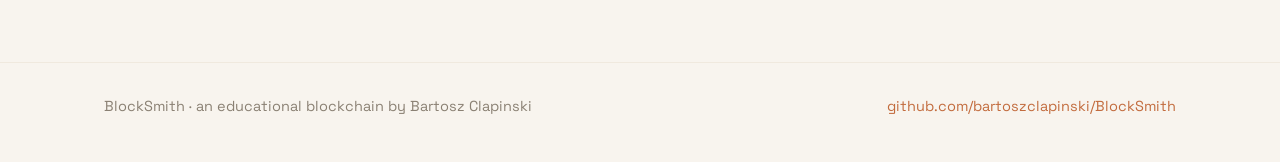
==== commit 87a97493: "docs: Sprint 26 (Networking for Real) complete - plan, log, status, onboarding, roadmap, README, sit" ====
--- a/docs/index.html
+++ b/docs/index.html
@@ -6,7 +6,7 @@
 <title>BlockSmith</title>
 <meta name="description" content="BlockSmith: a working blockchain built from scratch in Java. Proof-of-Work, ECDSA wallets, a P2P network, a REST API, a web dashboard, a script VM for smart contracts, and multisig.">
 <meta property="og:title" content="BlockSmith: a blockchain built from scratch in Java">
-<meta property="og:description" content="Proof-of-Work, ECDSA wallets, P2P gossip, REST API, web dashboard, smart contracts, multisig, crash-safe persistence, self-adjusting difficulty and a fee market. 25 sprints, 445 tests.">
+<meta property="og:description" content="Proof-of-Work, ECDSA wallets, P2P gossip, REST API, web dashboard, smart contracts, multisig, crash-safe persistence, self-adjusting difficulty and a fee market. 26 sprints, 455 tests.">
 <meta property="og:image" content="assets/dashboard-dark.png">
 <link rel="icon" href="data:image/svg+xml,%3Csvg xmlns='http://www.w3.org/2000/svg' viewBox='0 0 32 32'%3E%3Crect width='32' height='32' rx='7' fill='%23e0894c'/%3E%3Cpath d='M9 22l7-7m-3-4l4-4 6 6-4 4z' stroke='%2320120a' stroke-width='2.6' fill='none' stroke-linecap='round' stroke-linejoin='round'/%3E%3C/svg%3E">
 <link rel="preconnect" href="https://fonts.googleapis.com">
@@ -347,7 +347,7 @@
       <div class="blk tip"><b>#2</b>00009c51…182f<br>tip</div>
     </div>
     <div class="wrap">
-      <span class="eyebrow">All 4 phases complete · 445 tests passing</span>
+      <span class="eyebrow">All 4 phases complete · 455 tests passing</span>
       <h1>A blockchain, <em>forged</em> from scratch in Java.</h1>
       <p class="lead">
         BlockSmith is a working cryptocurrency built to understand how Bitcoin and Ethereum work under the hood:
@@ -364,9 +364,9 @@
       </div>
 
       <div class="stats">
-        <div class="stat"><b>25</b><span>sprints shipped</span></div>
-        <div class="stat"><b>445</b><span>JUnit tests, all green</span></div>
-        <div class="stat"><b>~8.8k</b><span>lines of Java (+11.1k in tests)</span></div>
+        <div class="stat"><b>26</b><span>sprints shipped</span></div>
+        <div class="stat"><b>455</b><span>JUnit tests, all green</span></div>
+        <div class="stat"><b>~9.4k</b><span>lines of Java (+11.8k in tests)</span></div>
         <div class="stat"><b>0</b><span>blockchain libraries used</span></div>
       </div>
     </div>
@@ -493,11 +493,13 @@
           </ul>
         </article>
         <article class="card layer">
-          <header><h3>P2P network</h3><span class="when">Sprints 8–11, 21</span></header>
+          <header><h3>P2P network</h3><span class="when">Sprints 8–11, 21, 26</span></header>
           <p>Nodes talk JSON over raw TCP sockets and agree on one chain.</p>
           <ul>
             <li>HELLO handshake, PING/PONG heartbeat, dead-peer eviction</li>
-            <li>Peer discovery and seed-node bootstrap</li>
+            <li>Join with <code>--peer host:port</code> or from the dashboard; restarted peers are dialled again</li>
+            <li>A persistent node id: a node knows itself and drops a second link to the same peer</li>
+            <li>Peer discovery with auto-connect, up to 4 links of its own</li>
             <li>Block and transaction gossip that skips the peer it came from</li>
             <li>Orphan buffer for blocks that arrive before their parent</li>
             <li>Chain and mempool sync for nodes that fall behind</li>
@@ -658,7 +660,7 @@
         <article class="card phase">
           <div>
             <h3>Phase 4 · Production</h3>
-            <div class="meta">Nov 2026 · 445 tests</div>
+            <div class="meta">Nov 2026 · 455 tests</div>
             <div class="status"><span class="badge ok">complete</span></div>
           </div>
           <div class="sprints">
@@ -670,7 +672,7 @@
         </article>
       </div>
       <div class="bar" role="img" aria-label="All 19 planned sprints shipped"><span style="width: 100%"></span></div>
-      <p class="caption">All 19 planned sprints shipped, plus Sprints 20–25 (thread safety, fork choice, required signatures, client-side multisig, encrypted keystore, loose ends).</p>
+      <p class="caption">All 19 planned sprints shipped, plus Sprints 20–26 (thread safety, fork choice, required signatures, client-side multisig, encrypted keystore, loose ends, networking for real).</p>
     </div>
   </section>
 
@@ -691,7 +693,7 @@
         <div class="card">
           <h3>Run the tests and the console demo</h3>
           <p>The demo mines blocks, compares difficulties, moves coins and shows tamper detection in the terminal. Custom ports: <code style="white-space: nowrap">-Dexec.args="&lt;p2p&gt; &lt;api&gt;"</code>.</p>
-<div class="term"><span class="p">$ </span>mvn test   <span class="c"># 445 tests</span>
+<div class="term"><span class="p">$ </span>mvn test   <span class="c"># 455 tests</span>
 <span class="p">$ </span>mvn exec:java \
     -Dexec.mainClass=com.blocksmith.BlockSmithDemo</div>
         </div>
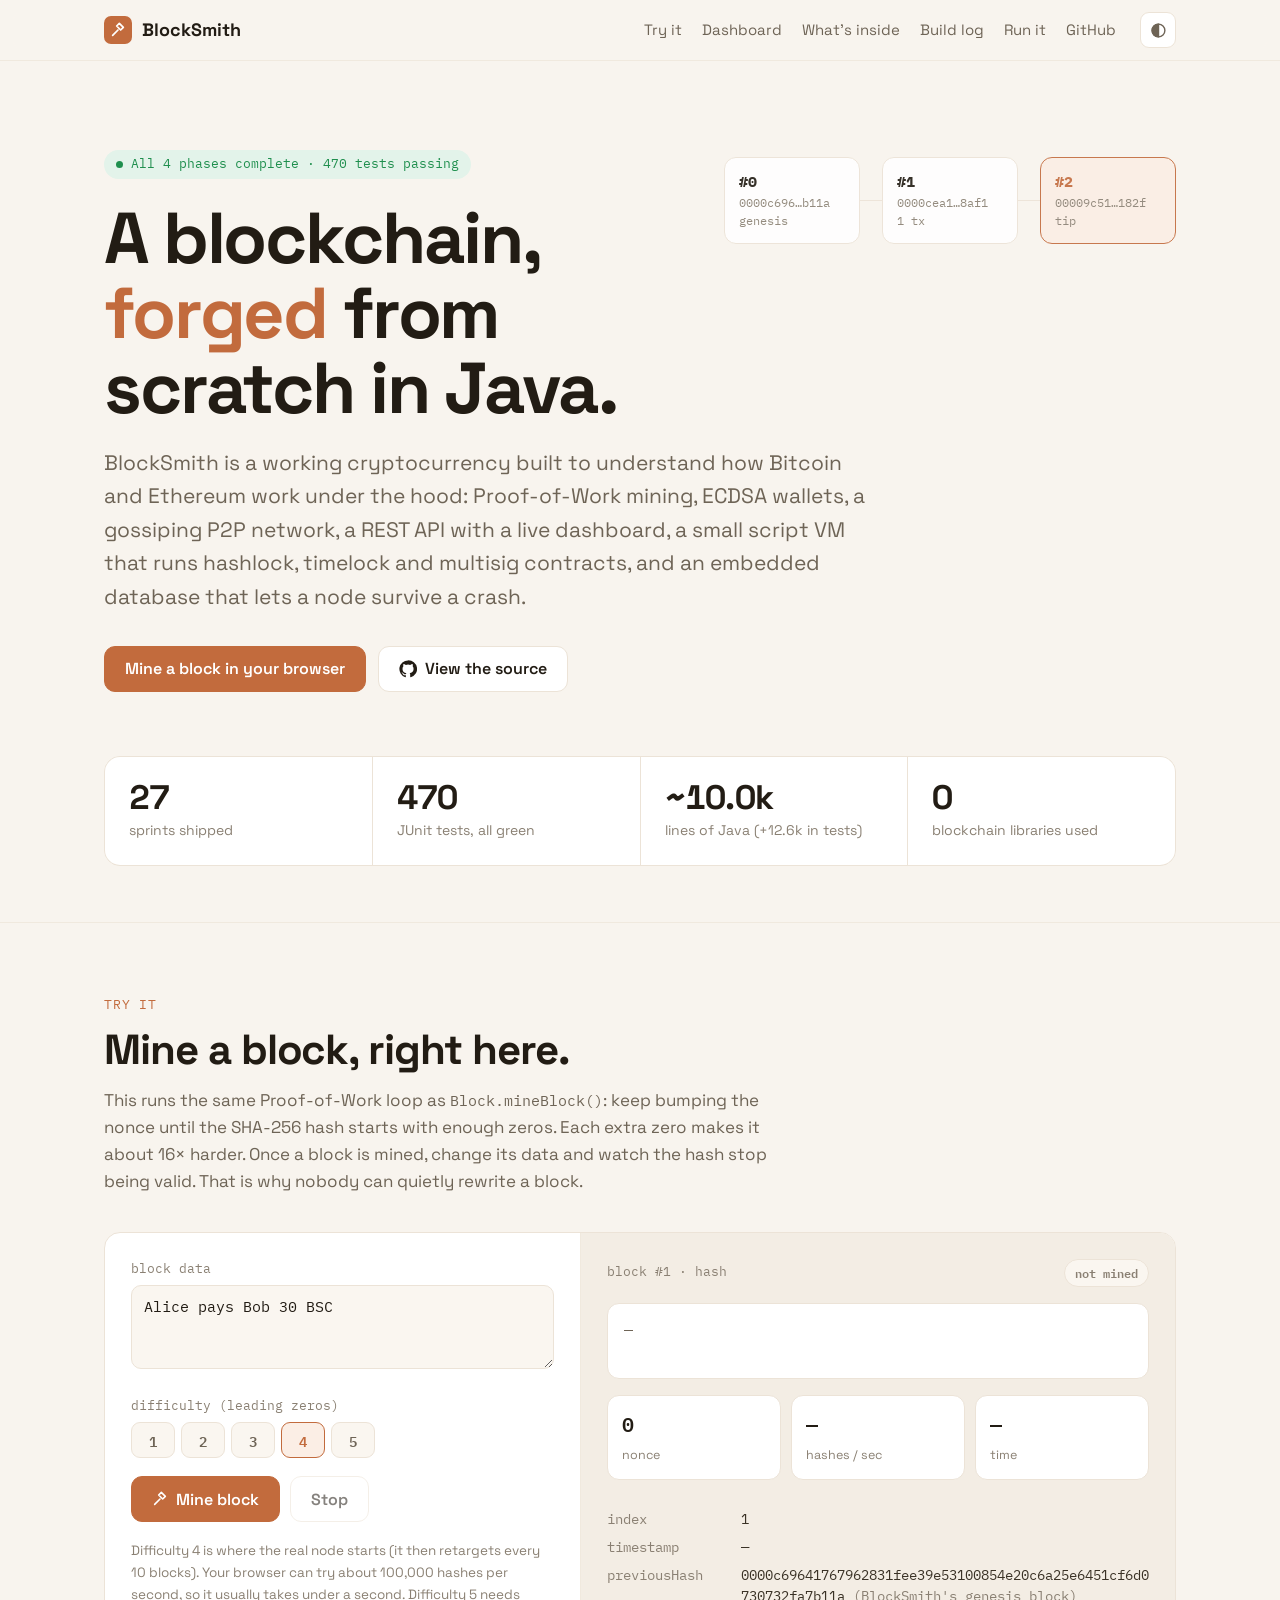
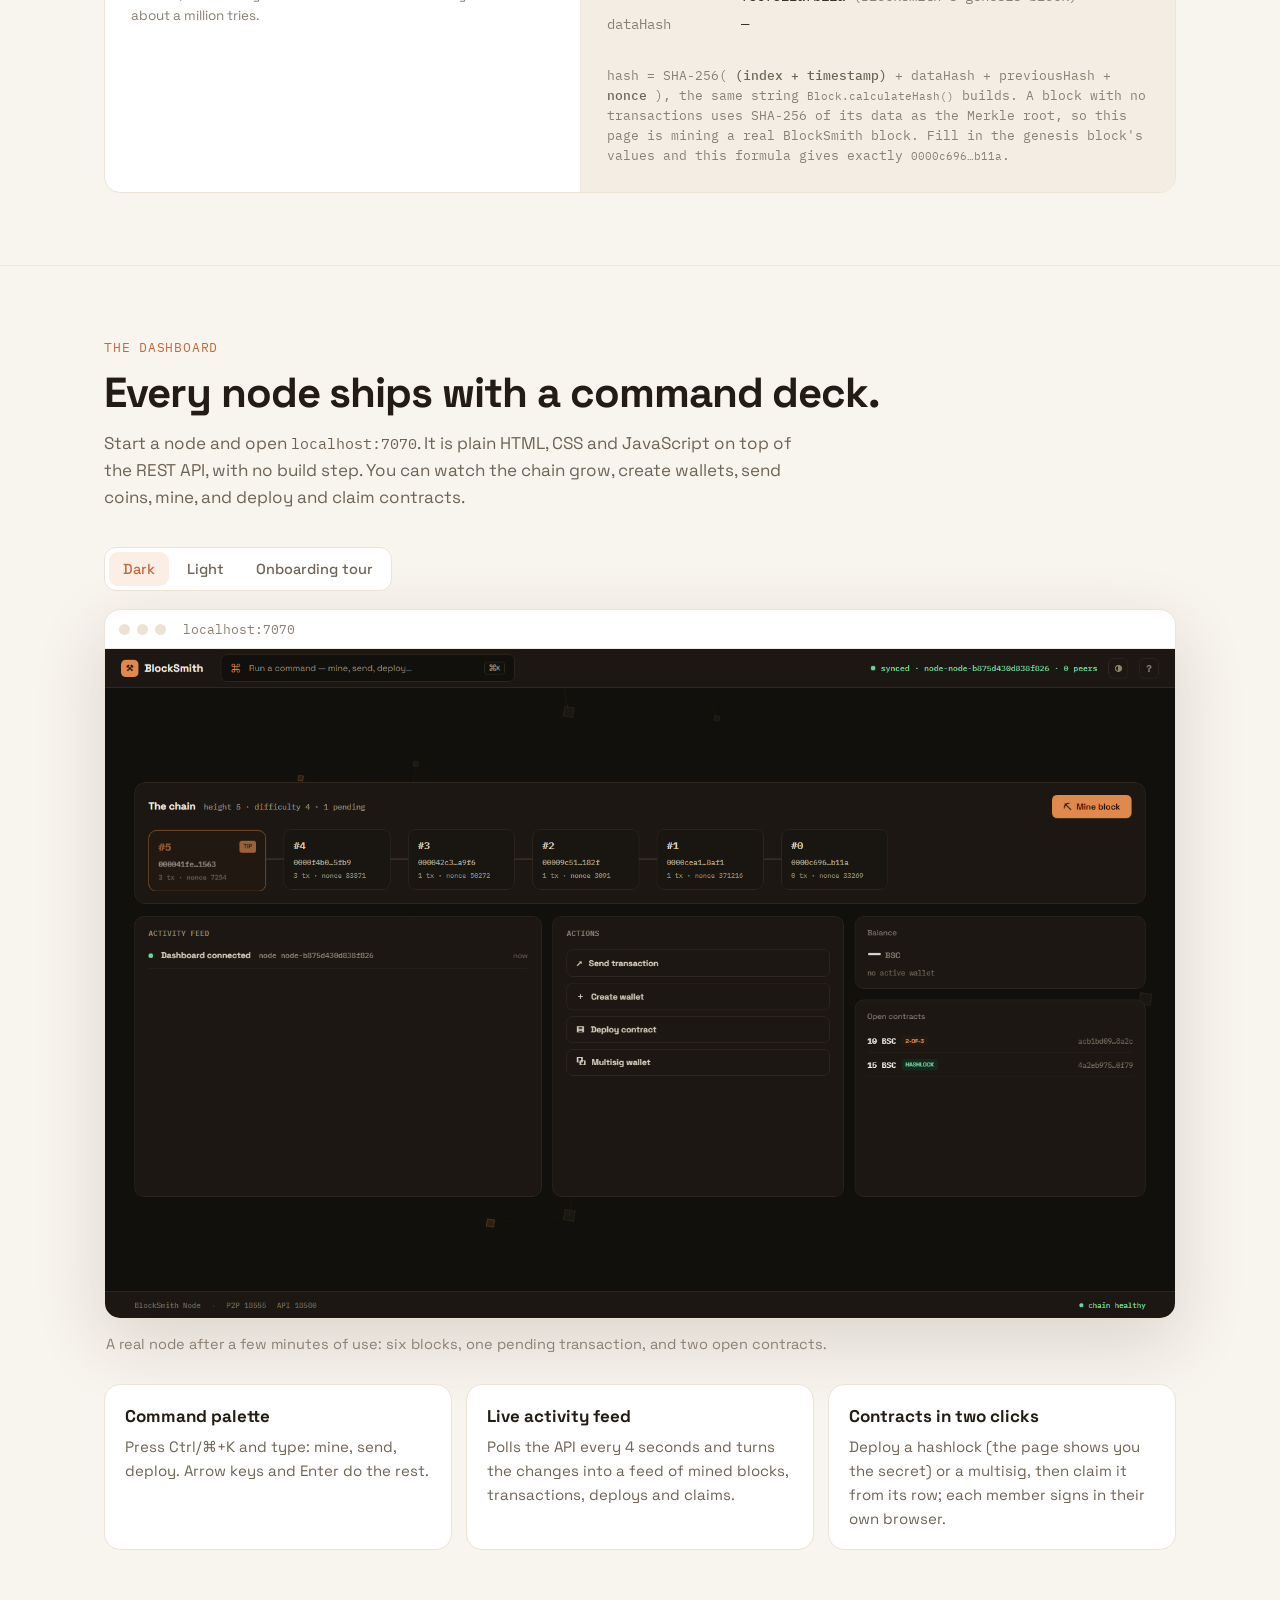
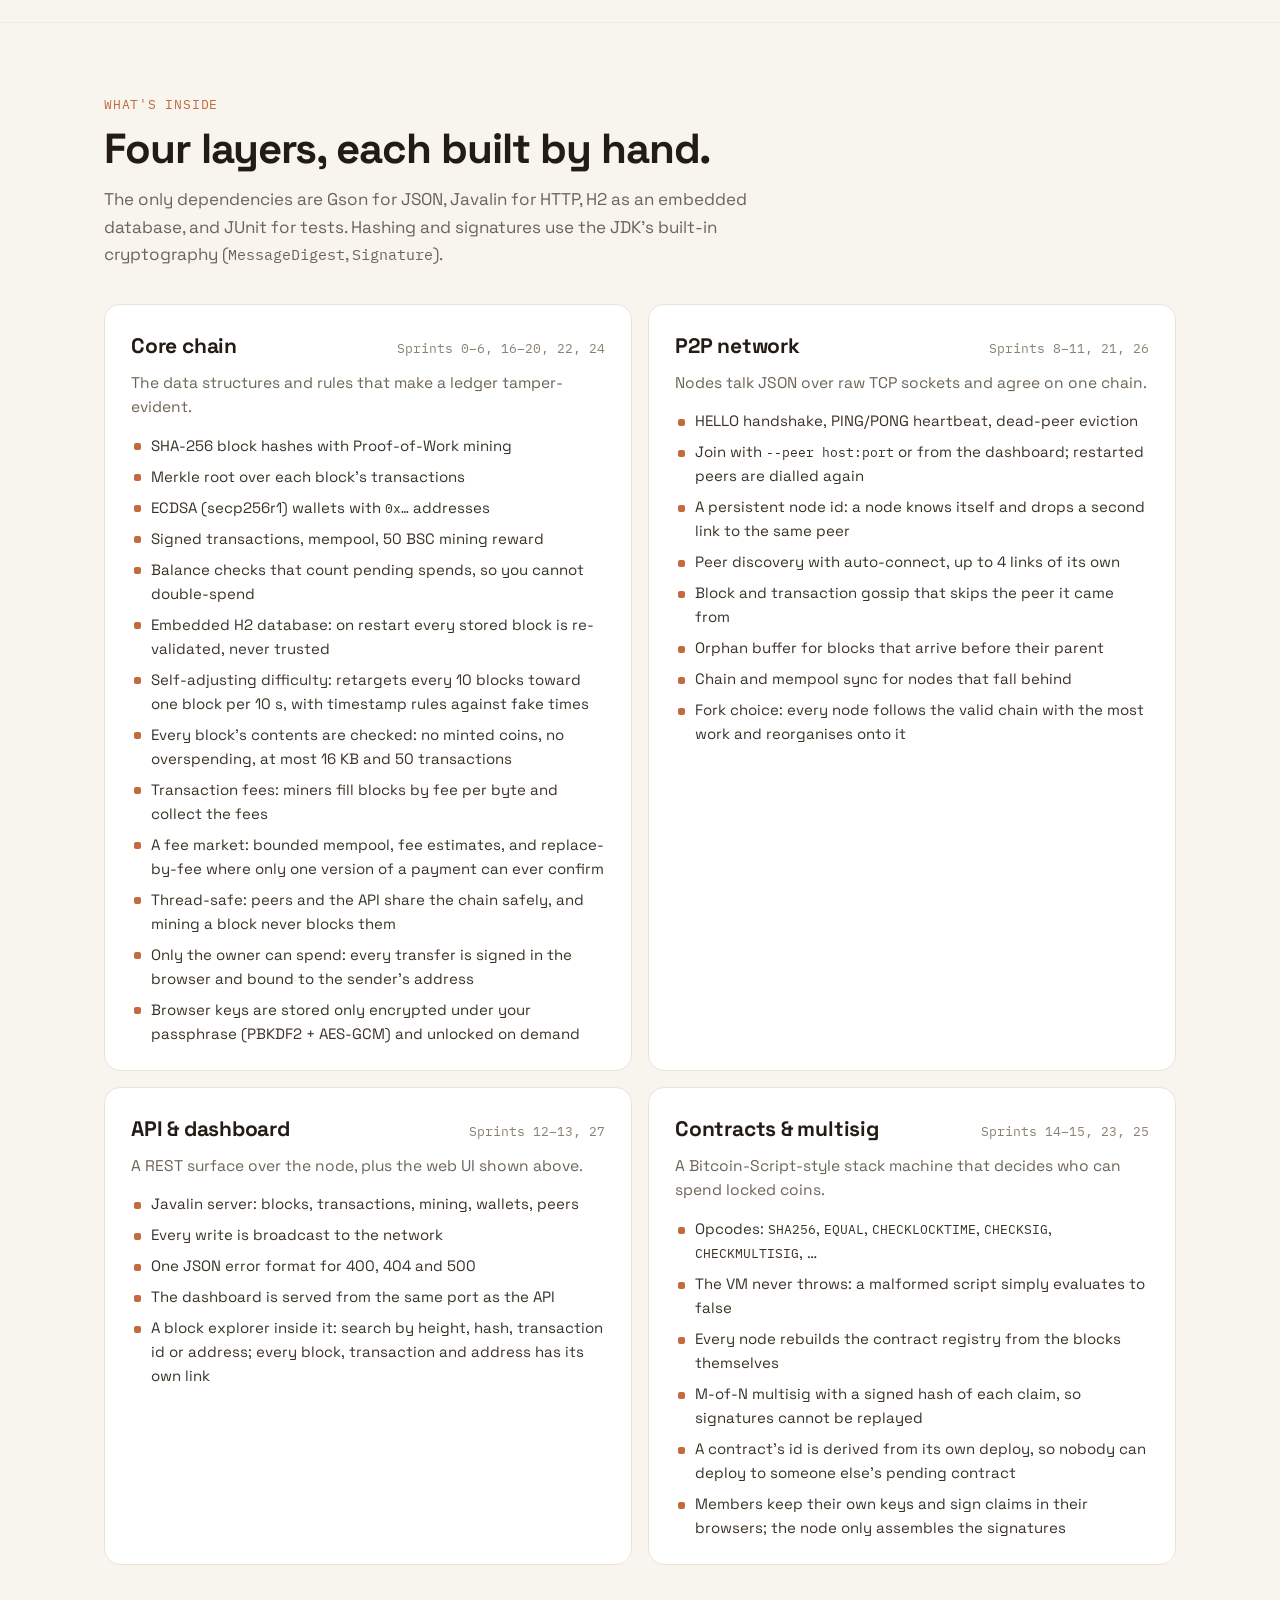
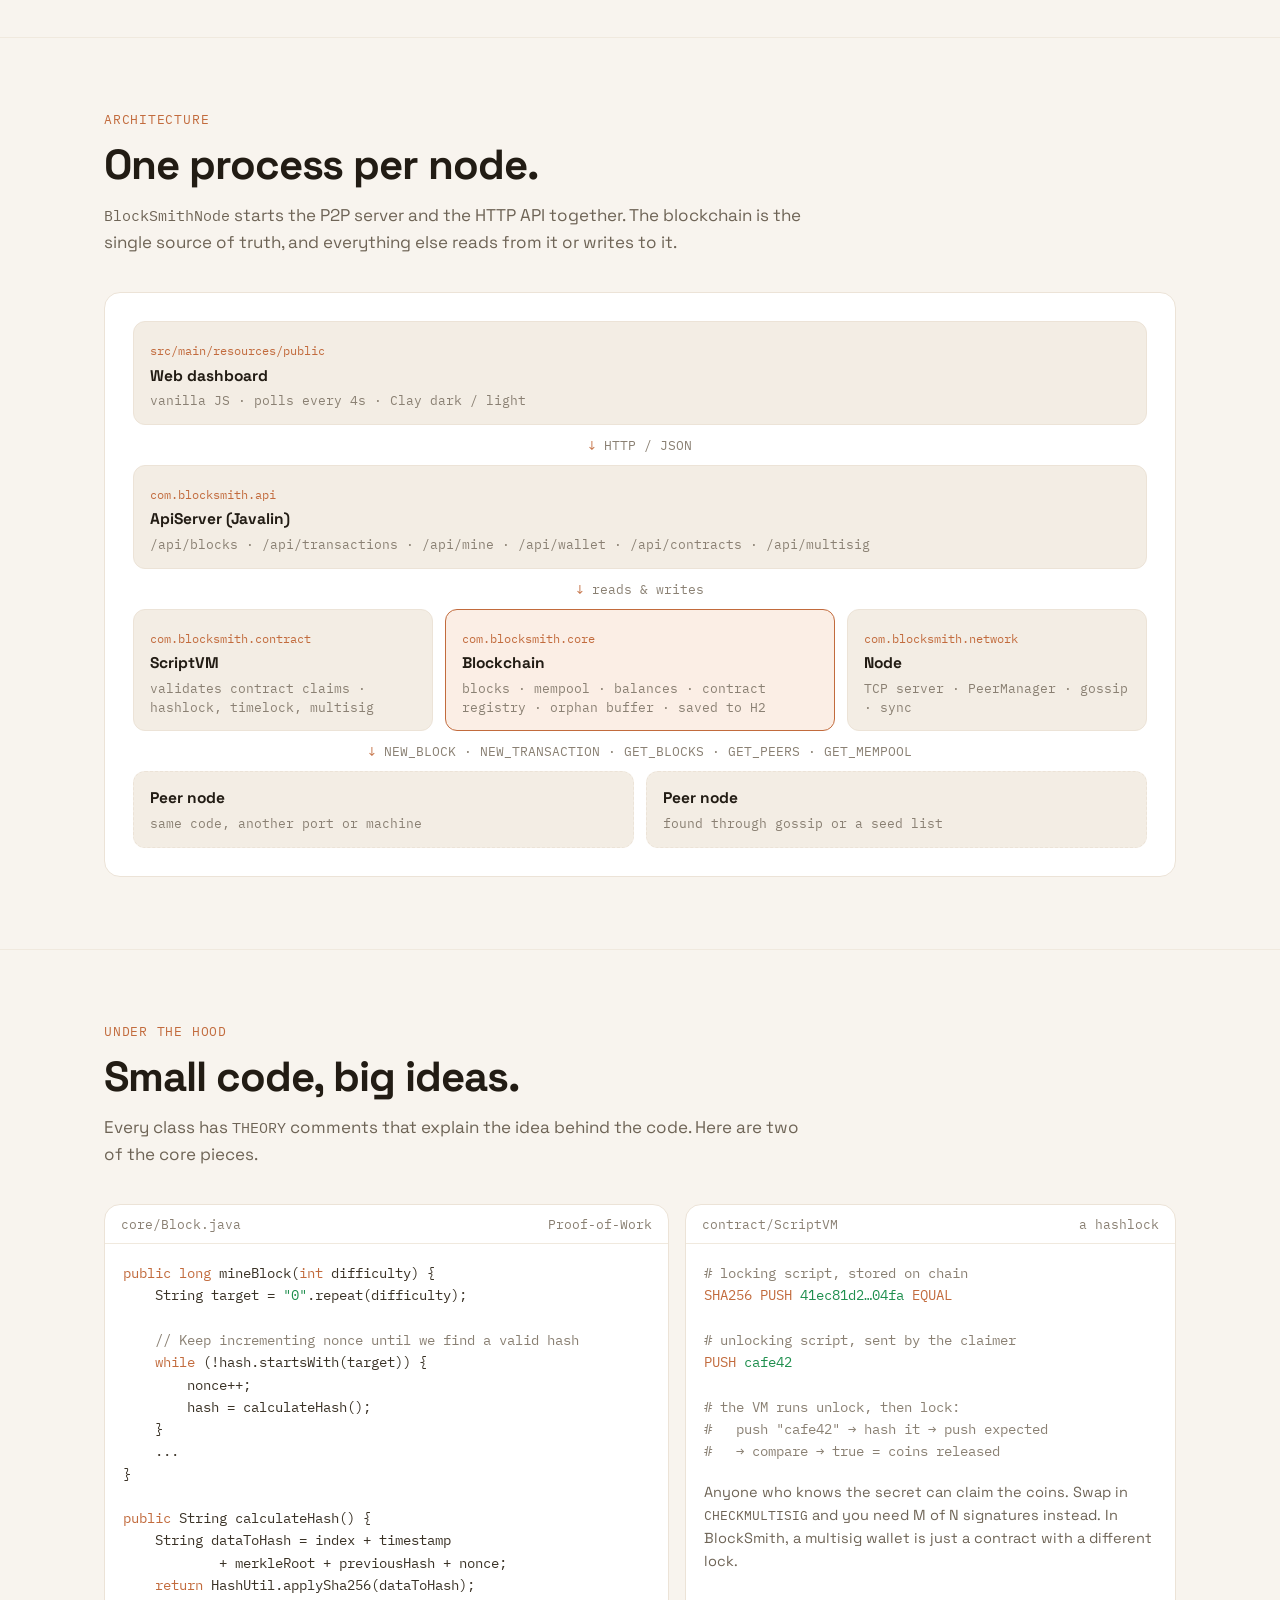
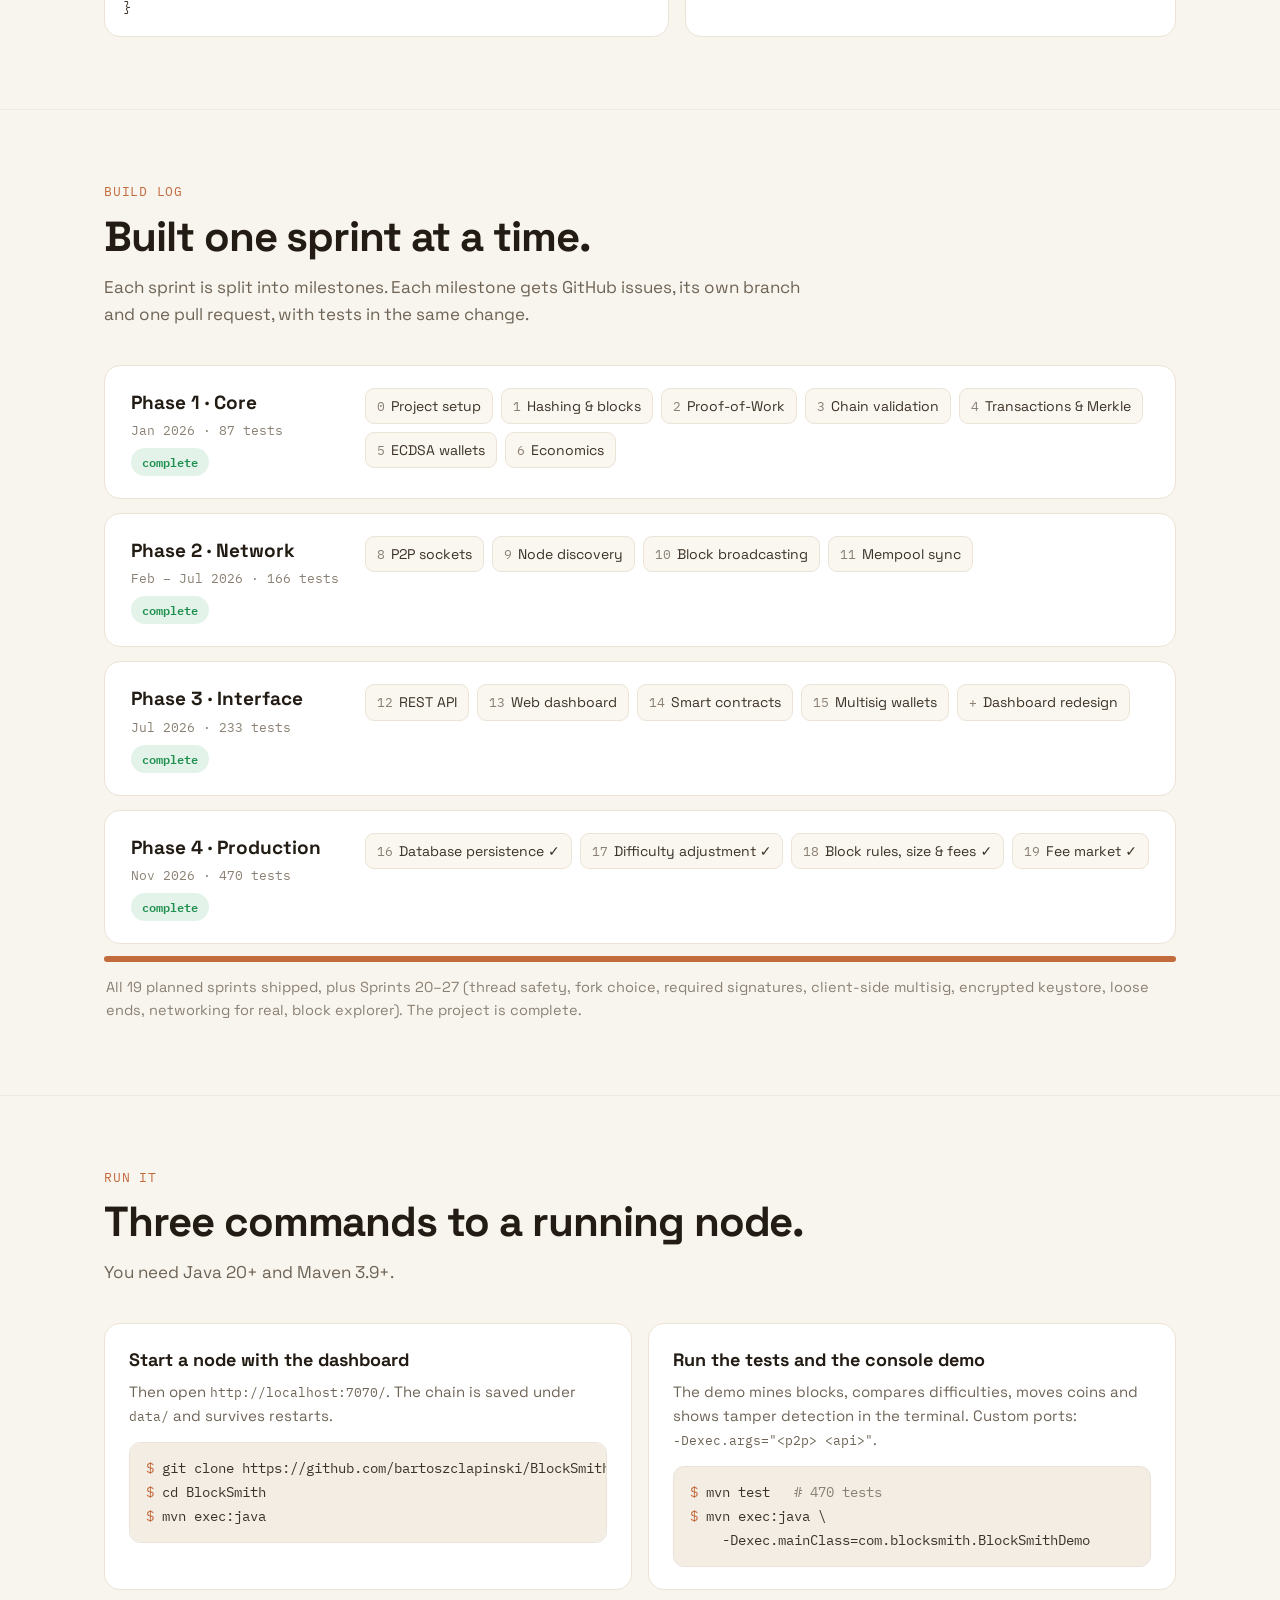
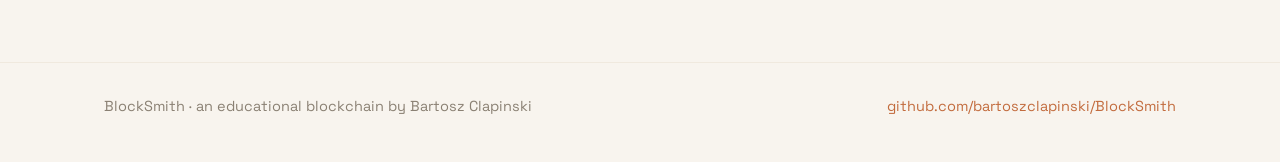
==== commit dfcab2e0: "docs: Sprint 27 (Block Explorer) complete, project closed - plan, log, status, onboarding, roadmap, " ====
--- a/docs/index.html
+++ b/docs/index.html
@@ -6,7 +6,7 @@
 <title>BlockSmith</title>
 <meta name="description" content="BlockSmith: a working blockchain built from scratch in Java. Proof-of-Work, ECDSA wallets, a P2P network, a REST API, a web dashboard, a script VM for smart contracts, and multisig.">
 <meta property="og:title" content="BlockSmith: a blockchain built from scratch in Java">
-<meta property="og:description" content="Proof-of-Work, ECDSA wallets, P2P gossip, REST API, web dashboard, smart contracts, multisig, crash-safe persistence, self-adjusting difficulty and a fee market. 26 sprints, 455 tests.">
+<meta property="og:description" content="Proof-of-Work, ECDSA wallets, P2P gossip, REST API, web dashboard, smart contracts, multisig, crash-safe persistence, self-adjusting difficulty and a fee market and a block explorer. 27 sprints, 470 tests.">
 <meta property="og:image" content="assets/dashboard-dark.png">
 <link rel="icon" href="data:image/svg+xml,%3Csvg xmlns='http://www.w3.org/2000/svg' viewBox='0 0 32 32'%3E%3Crect width='32' height='32' rx='7' fill='%23e0894c'/%3E%3Cpath d='M9 22l7-7m-3-4l4-4 6 6-4 4z' stroke='%2320120a' stroke-width='2.6' fill='none' stroke-linecap='round' stroke-linejoin='round'/%3E%3C/svg%3E">
 <link rel="preconnect" href="https://fonts.googleapis.com">
@@ -347,7 +347,7 @@
       <div class="blk tip"><b>#2</b>00009c51…182f<br>tip</div>
     </div>
     <div class="wrap">
-      <span class="eyebrow">All 4 phases complete · 455 tests passing</span>
+      <span class="eyebrow">All 4 phases complete · 470 tests passing</span>
       <h1>A blockchain, <em>forged</em> from scratch in Java.</h1>
       <p class="lead">
         BlockSmith is a working cryptocurrency built to understand how Bitcoin and Ethereum work under the hood:
@@ -364,9 +364,9 @@
       </div>
 
       <div class="stats">
-        <div class="stat"><b>26</b><span>sprints shipped</span></div>
-        <div class="stat"><b>455</b><span>JUnit tests, all green</span></div>
-        <div class="stat"><b>~9.4k</b><span>lines of Java (+11.8k in tests)</span></div>
+        <div class="stat"><b>27</b><span>sprints shipped</span></div>
+        <div class="stat"><b>470</b><span>JUnit tests, all green</span></div>
+        <div class="stat"><b>~10.0k</b><span>lines of Java (+12.6k in tests)</span></div>
         <div class="stat"><b>0</b><span>blockchain libraries used</span></div>
       </div>
     </div>
@@ -507,13 +507,14 @@
           </ul>
         </article>
         <article class="card layer">
-          <header><h3>API &amp; dashboard</h3><span class="when">Sprints 12–13</span></header>
+          <header><h3>API &amp; dashboard</h3><span class="when">Sprints 12–13, 27</span></header>
           <p>A REST surface over the node, plus the web UI shown above.</p>
           <ul>
             <li>Javalin server: blocks, transactions, mining, wallets, peers</li>
             <li>Every write is broadcast to the network</li>
             <li>One JSON error format for 400, 404 and 500</li>
             <li>The dashboard is served from the same port as the API</li>
+            <li>A block explorer inside it: search by height, hash, transaction id or address; every block, transaction and address has its own link</li>
           </ul>
         </article>
         <article class="card layer">
@@ -660,7 +661,7 @@
         <article class="card phase">
           <div>
             <h3>Phase 4 · Production</h3>
-            <div class="meta">Nov 2026 · 455 tests</div>
+            <div class="meta">Nov 2026 · 470 tests</div>
             <div class="status"><span class="badge ok">complete</span></div>
           </div>
           <div class="sprints">
@@ -672,7 +673,7 @@
         </article>
       </div>
       <div class="bar" role="img" aria-label="All 19 planned sprints shipped"><span style="width: 100%"></span></div>
-      <p class="caption">All 19 planned sprints shipped, plus Sprints 20–26 (thread safety, fork choice, required signatures, client-side multisig, encrypted keystore, loose ends, networking for real).</p>
+      <p class="caption">All 19 planned sprints shipped, plus Sprints 20–27 (thread safety, fork choice, required signatures, client-side multisig, encrypted keystore, loose ends, networking for real, block explorer). The project is complete.</p>
     </div>
   </section>
 
@@ -693,7 +694,7 @@
         <div class="card">
           <h3>Run the tests and the console demo</h3>
           <p>The demo mines blocks, compares difficulties, moves coins and shows tamper detection in the terminal. Custom ports: <code style="white-space: nowrap">-Dexec.args="&lt;p2p&gt; &lt;api&gt;"</code>.</p>
-<div class="term"><span class="p">$ </span>mvn test   <span class="c"># 455 tests</span>
+<div class="term"><span class="p">$ </span>mvn test   <span class="c"># 470 tests</span>
 <span class="p">$ </span>mvn exec:java \
     -Dexec.mainClass=com.blocksmith.BlockSmithDemo</div>
         </div>
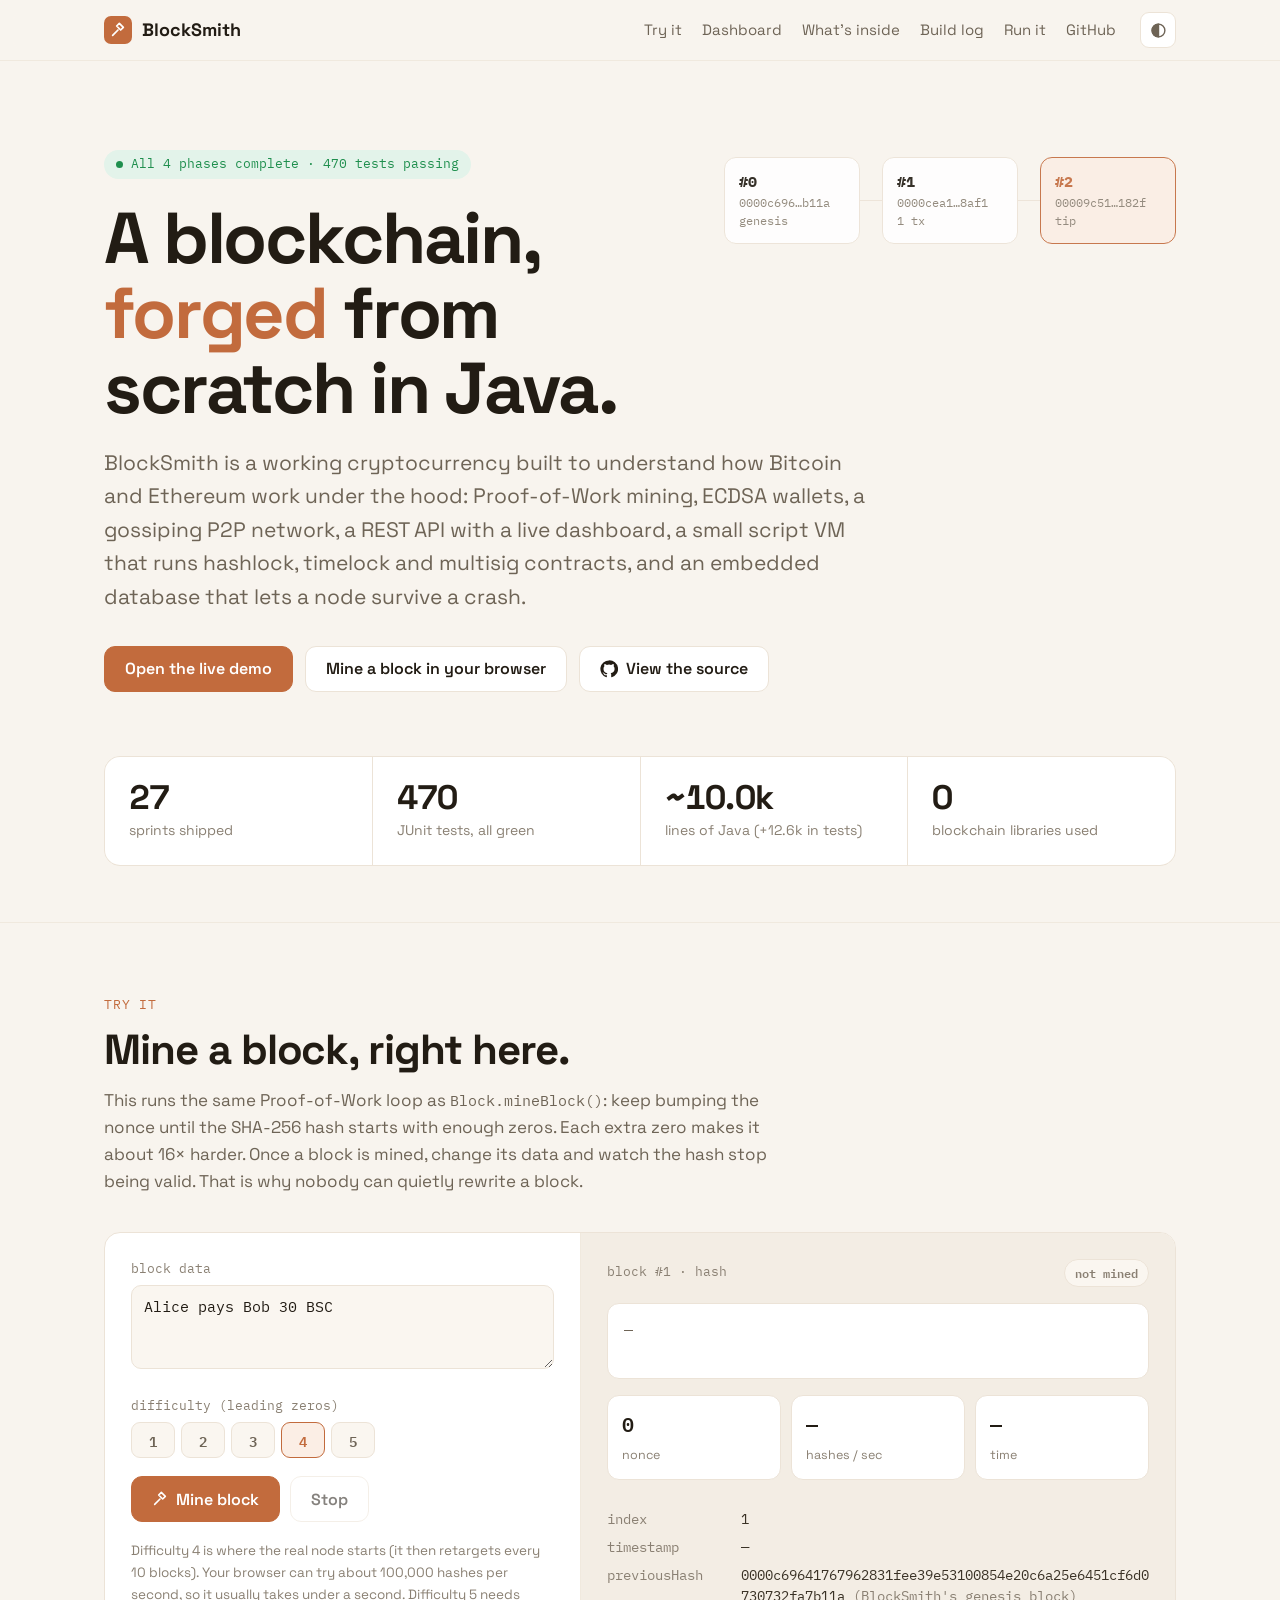
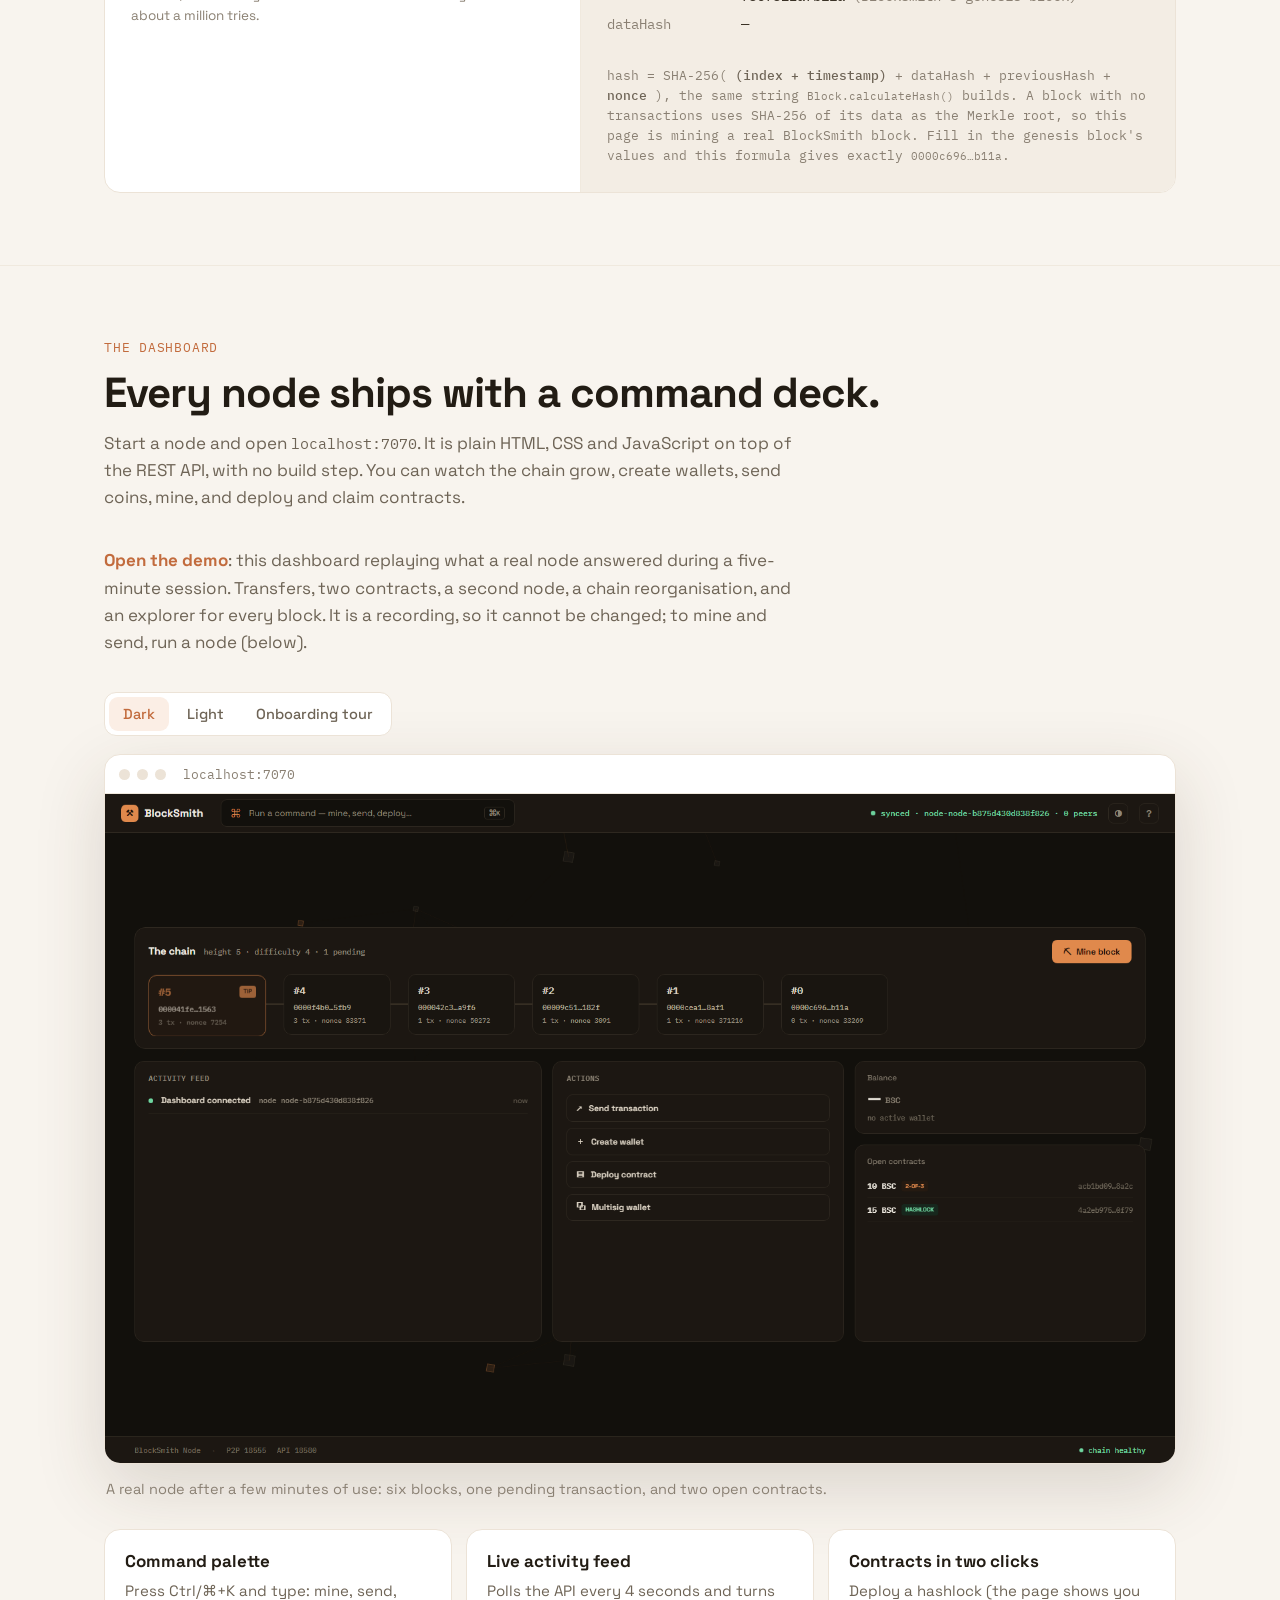
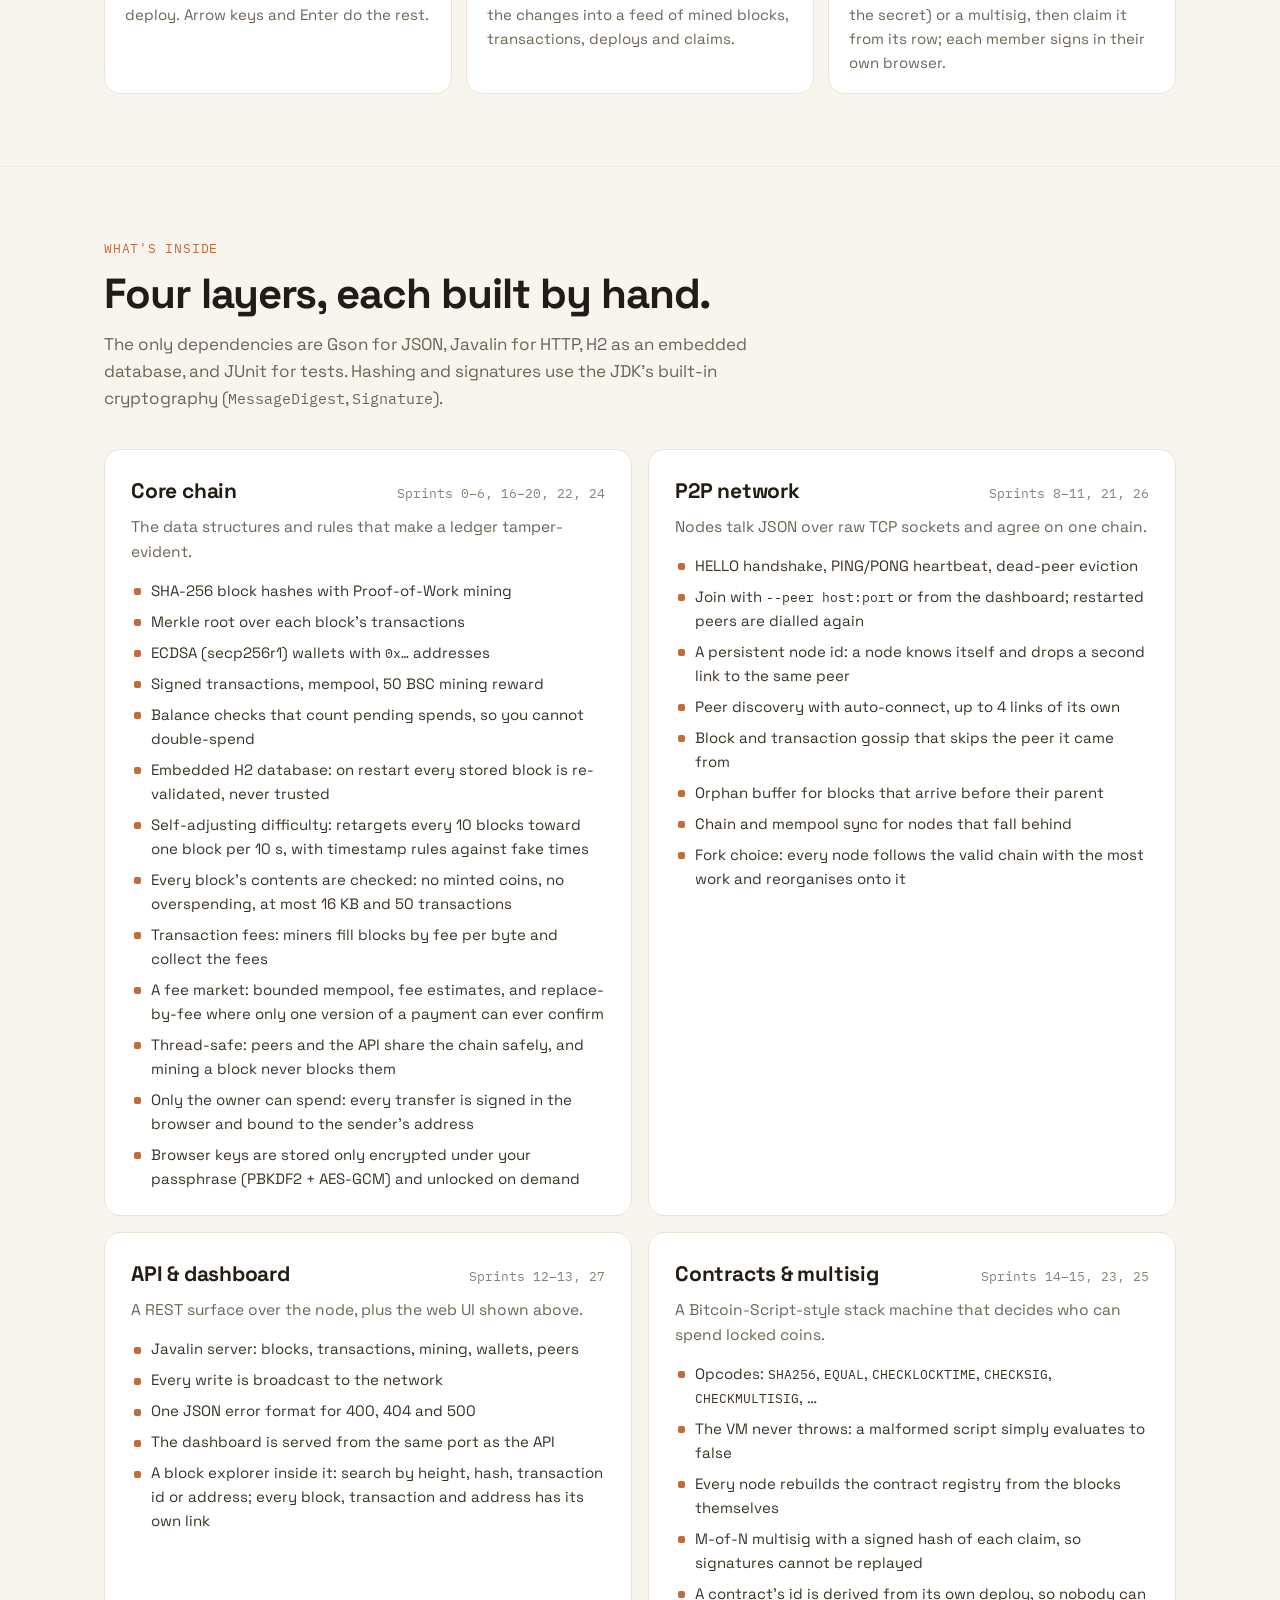
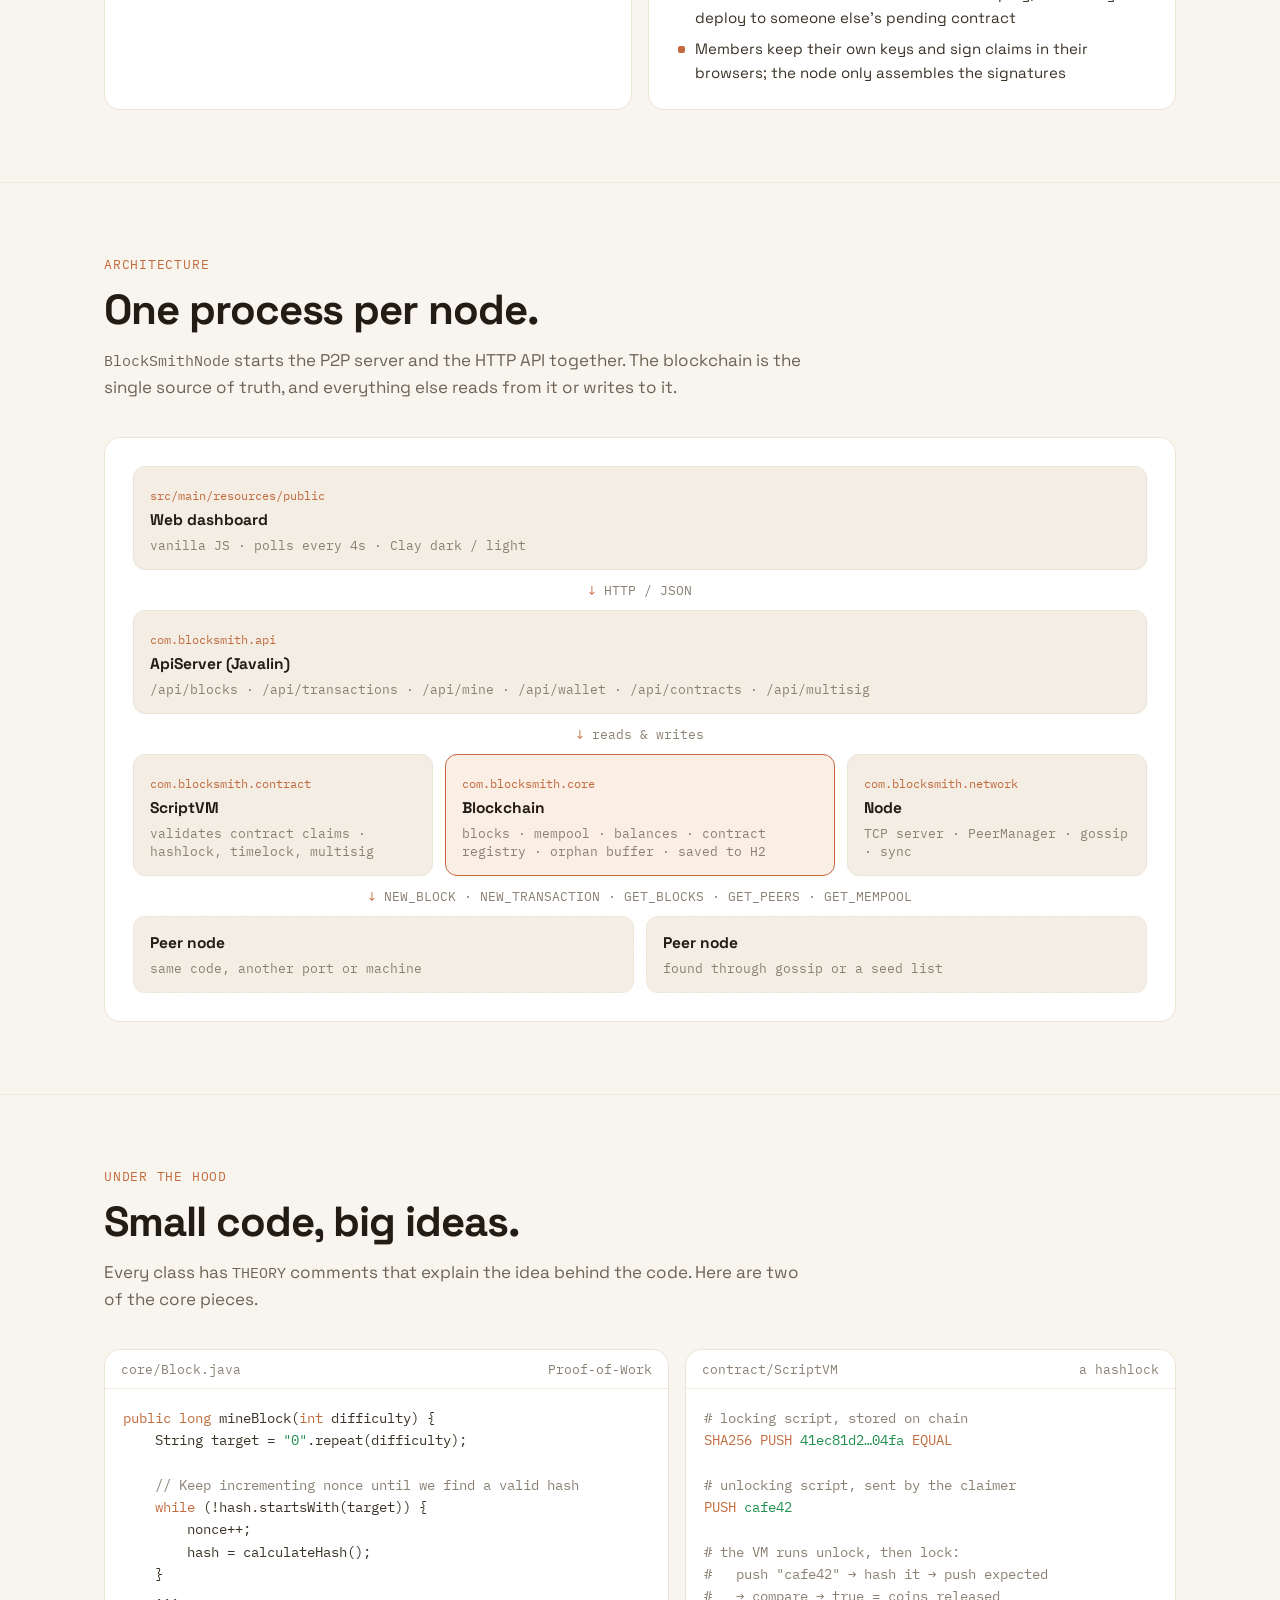
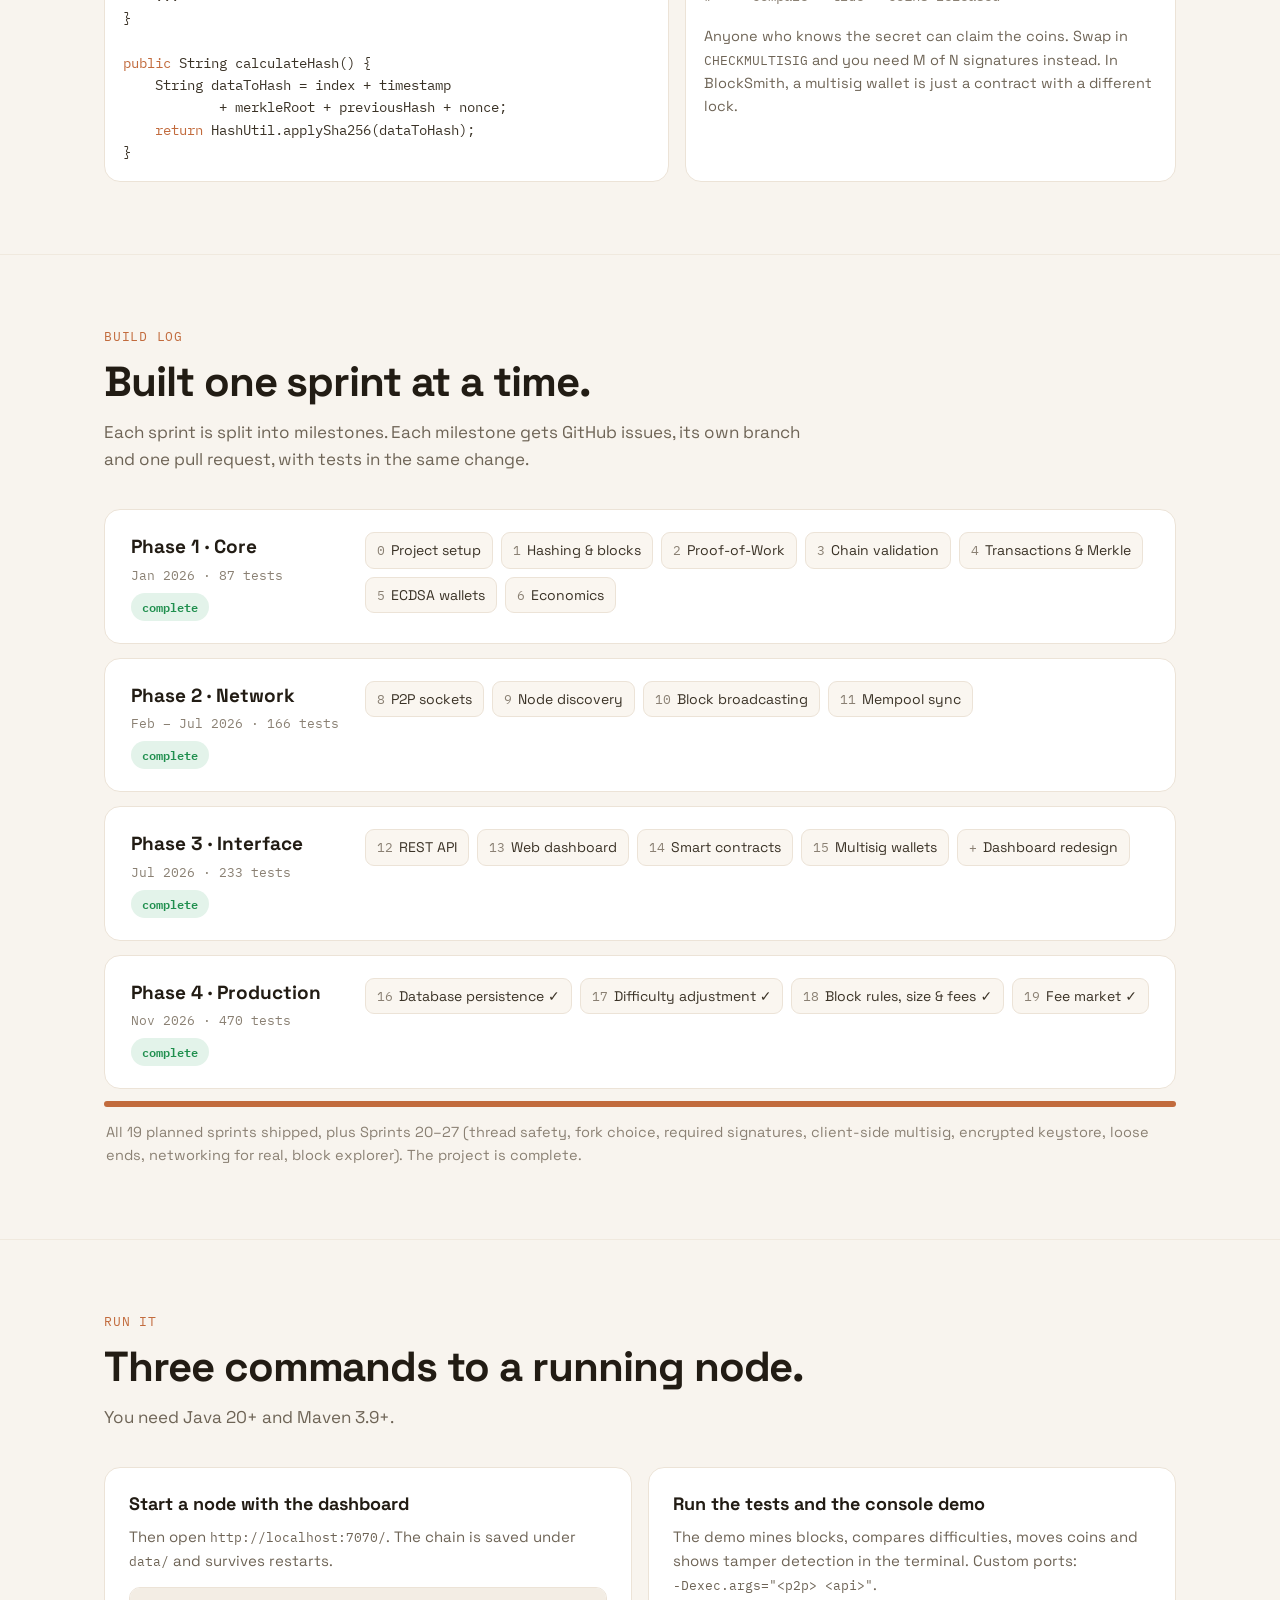
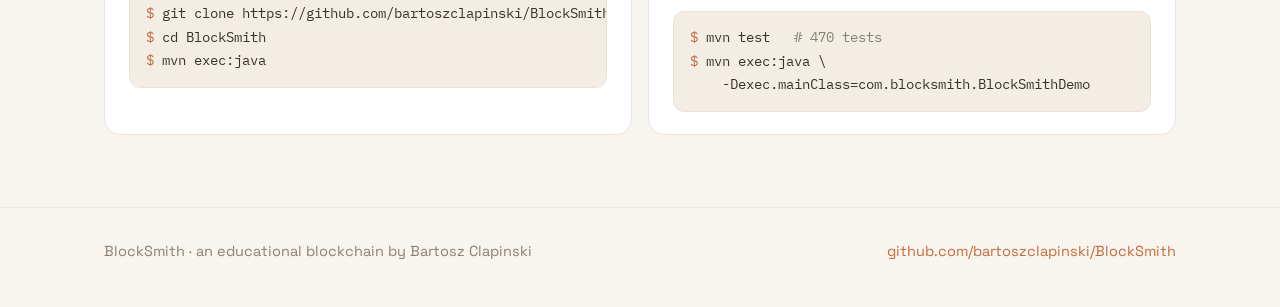
==== commit db87a7ed: "feat(demo): the published demo: a real recording under docs/demo, links, docs #401 docs/demo is the " ====
--- a/docs/index.html
+++ b/docs/index.html
@@ -356,7 +356,8 @@
         that lets a node survive a crash.
       </p>
       <div class="cta">
-        <a class="btn primary" href="#mine">Mine a block in your browser</a>
+        <a class="btn primary" href="demo/">Open the live demo</a>
+        <a class="btn" href="#mine">Mine a block in your browser</a>
         <a class="btn" href="https://github.com/bartoszclapinski/BlockSmith">
           <svg width="18" height="18" viewBox="0 0 24 24" fill="currentColor" aria-hidden="true"><path d="M12 .5a11.5 11.5 0 0 0-3.64 22.41c.58.1.79-.25.79-.56v-2c-3.2.7-3.88-1.37-3.88-1.37-.53-1.33-1.28-1.69-1.28-1.69-1.05-.71.08-.7.08-.7 1.16.08 1.77 1.19 1.77 1.19 1.03 1.77 2.7 1.26 3.36.96.1-.75.4-1.26.73-1.55-2.55-.29-5.24-1.28-5.24-5.69 0-1.26.45-2.29 1.19-3.1-.12-.29-.52-1.46.11-3.05 0 0 .97-.31 3.17 1.18a11 11 0 0 1 5.77 0c2.2-1.49 3.17-1.18 3.17-1.18.63 1.59.23 2.76.11 3.05.74.81 1.19 1.84 1.19 3.1 0 4.42-2.7 5.39-5.26 5.68.41.36.78 1.06.78 2.14v3.17c0 .31.21.67.8.56A11.5 11.5 0 0 0 12 .5z"/></svg>
           View the source
@@ -440,6 +441,11 @@
       <p class="sub">
         Start a node and open <code>localhost:7070</code>. It is plain HTML, CSS and JavaScript on top of the REST API,
         with no build step. You can watch the chain grow, create wallets, send coins, mine, and deploy and claim contracts.
+      </p>
+      <p class="sub">
+        <a href="demo/"><b>Open the demo</b></a>: this dashboard replaying what a real node answered during a
+        five-minute session. Transfers, two contracts, a second node, a chain reorganisation, and an explorer for every
+        block. It is a recording, so it cannot be changed; to mine and send, run a node (below).
       </p>
 
       <div class="tabs" role="tablist" aria-label="Dashboard screenshots">
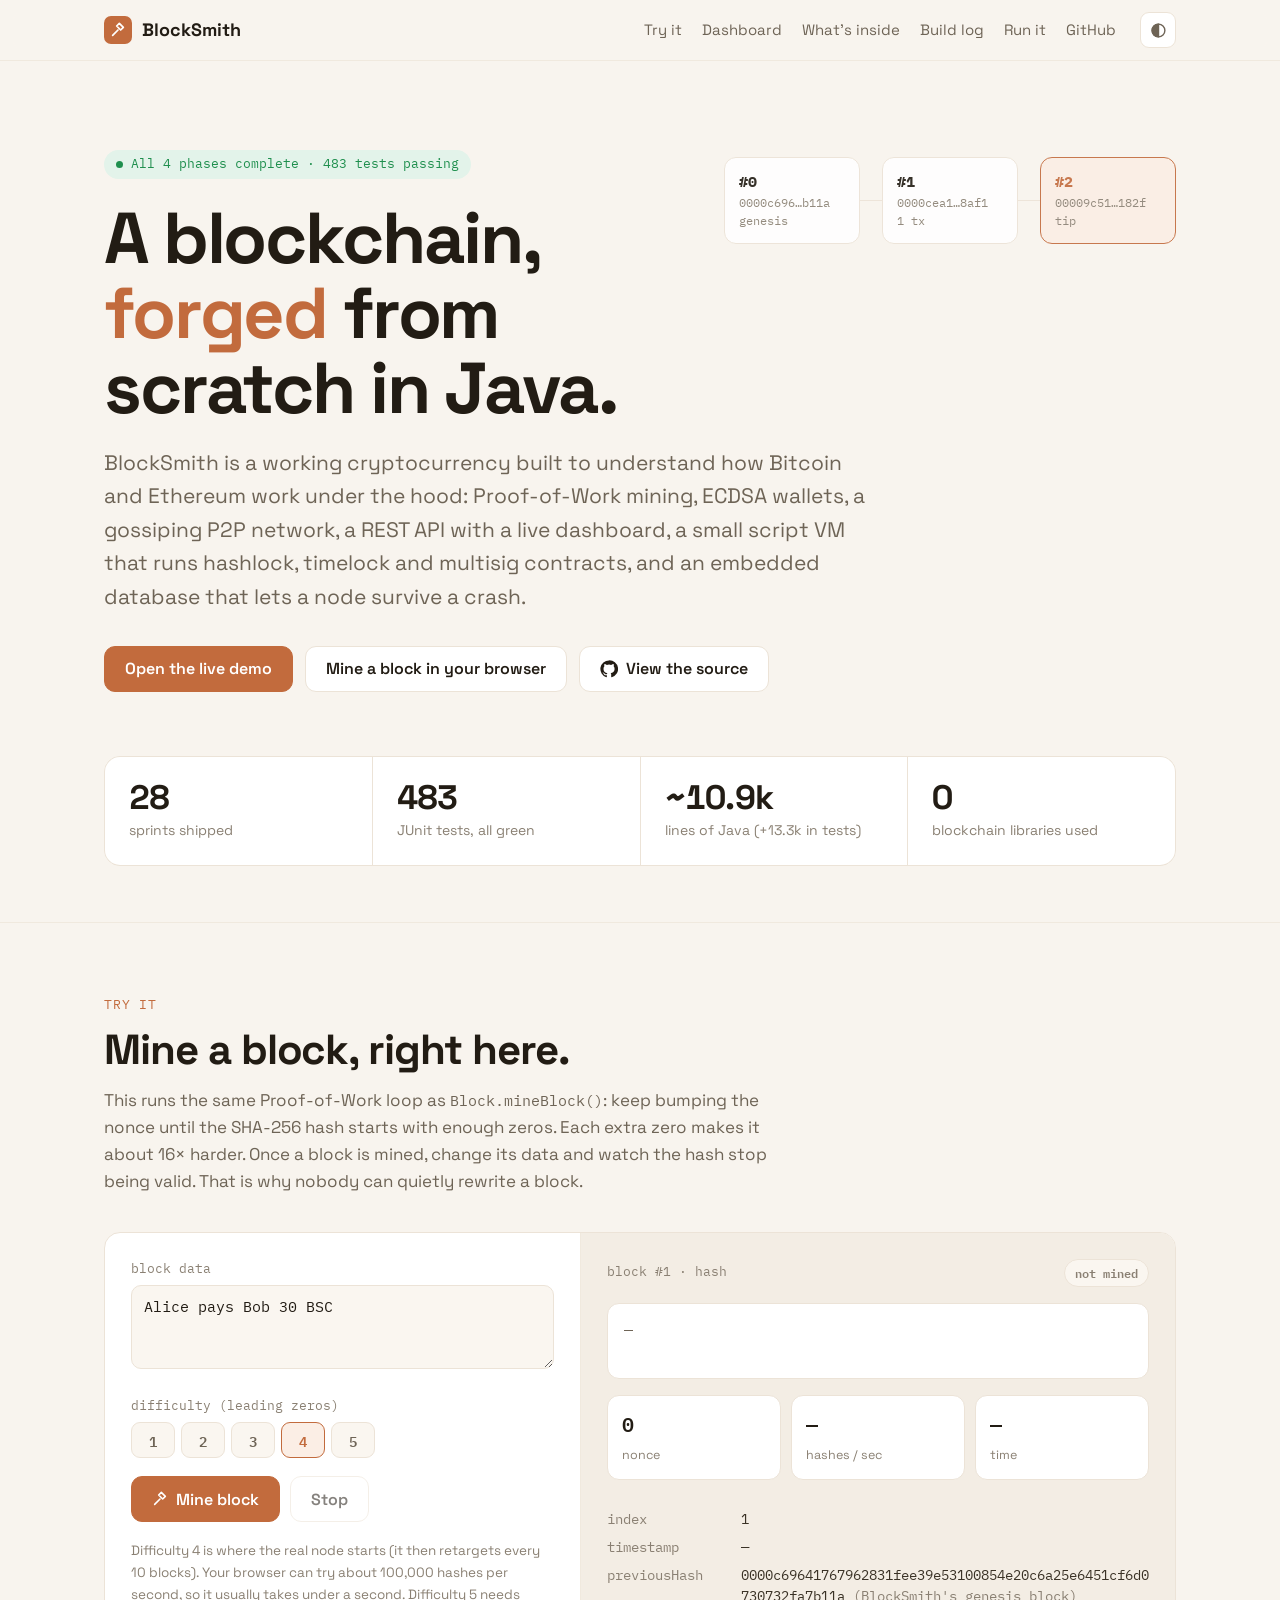
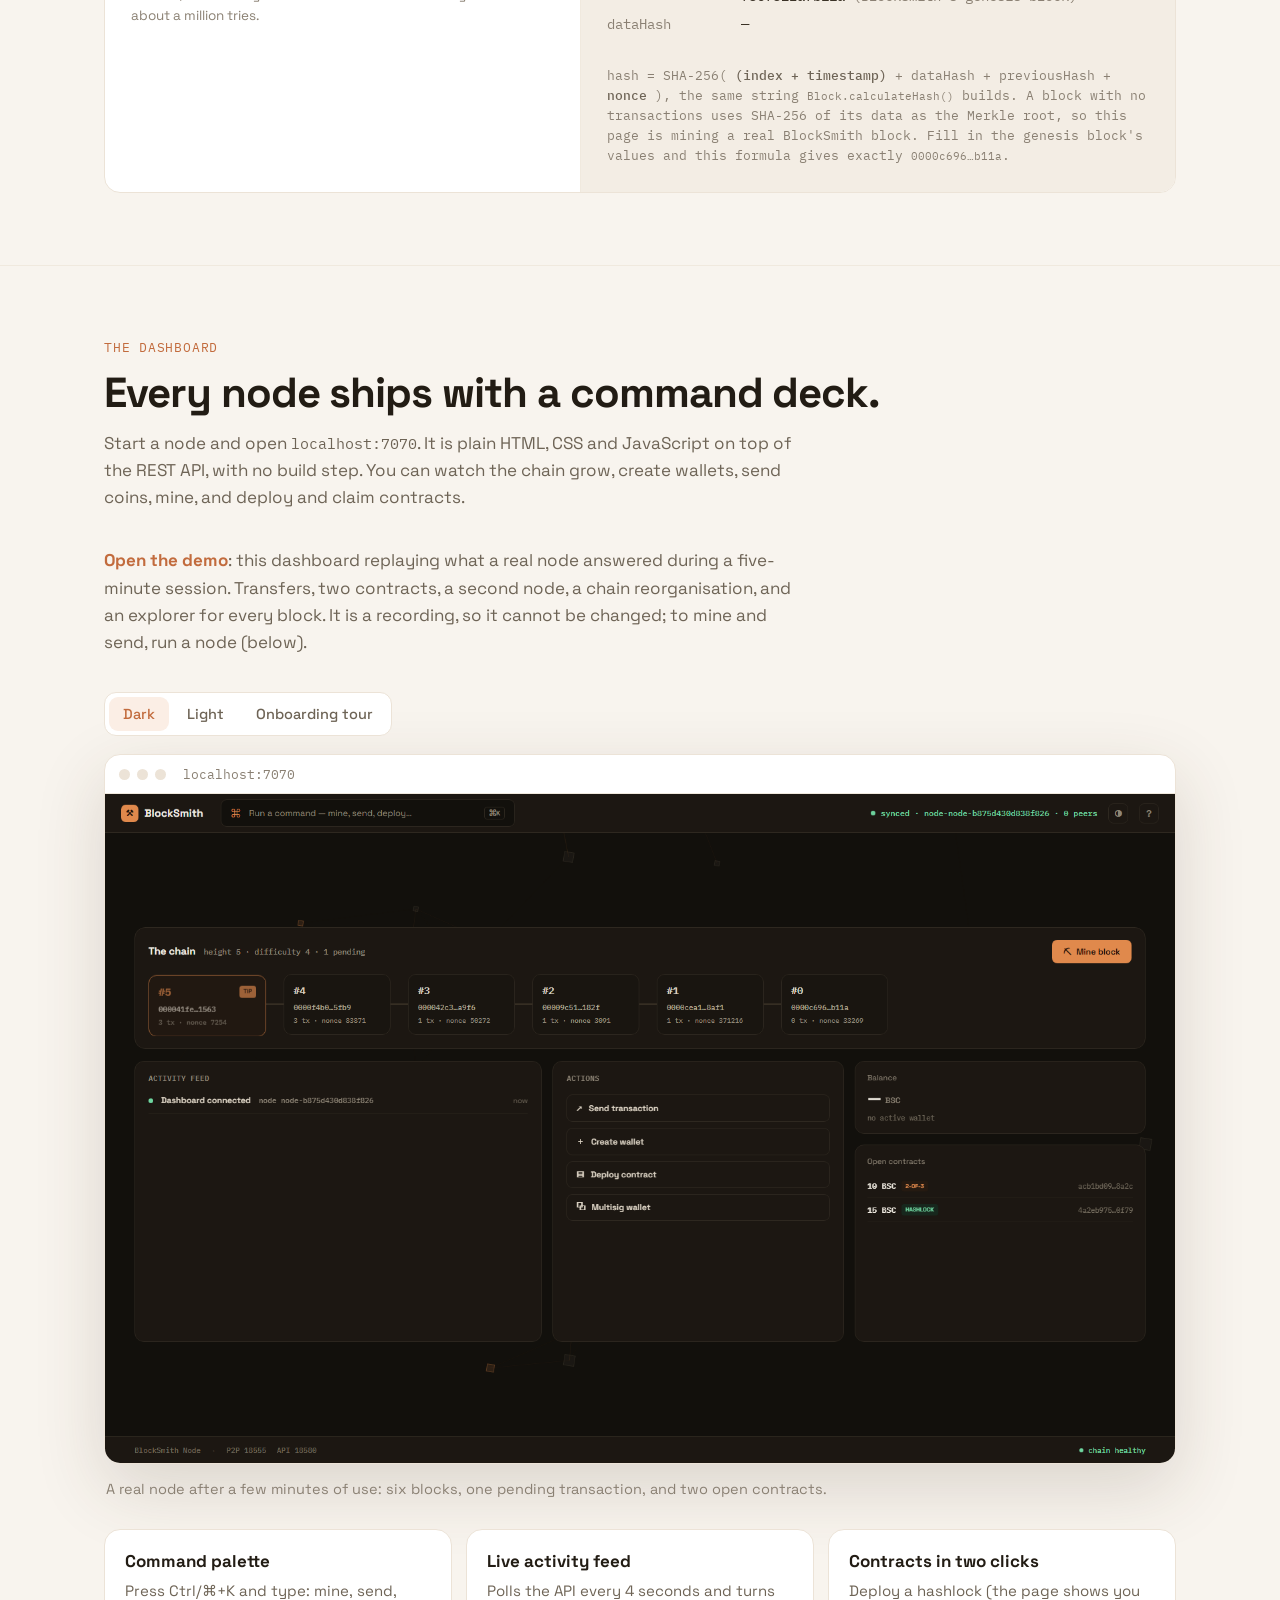
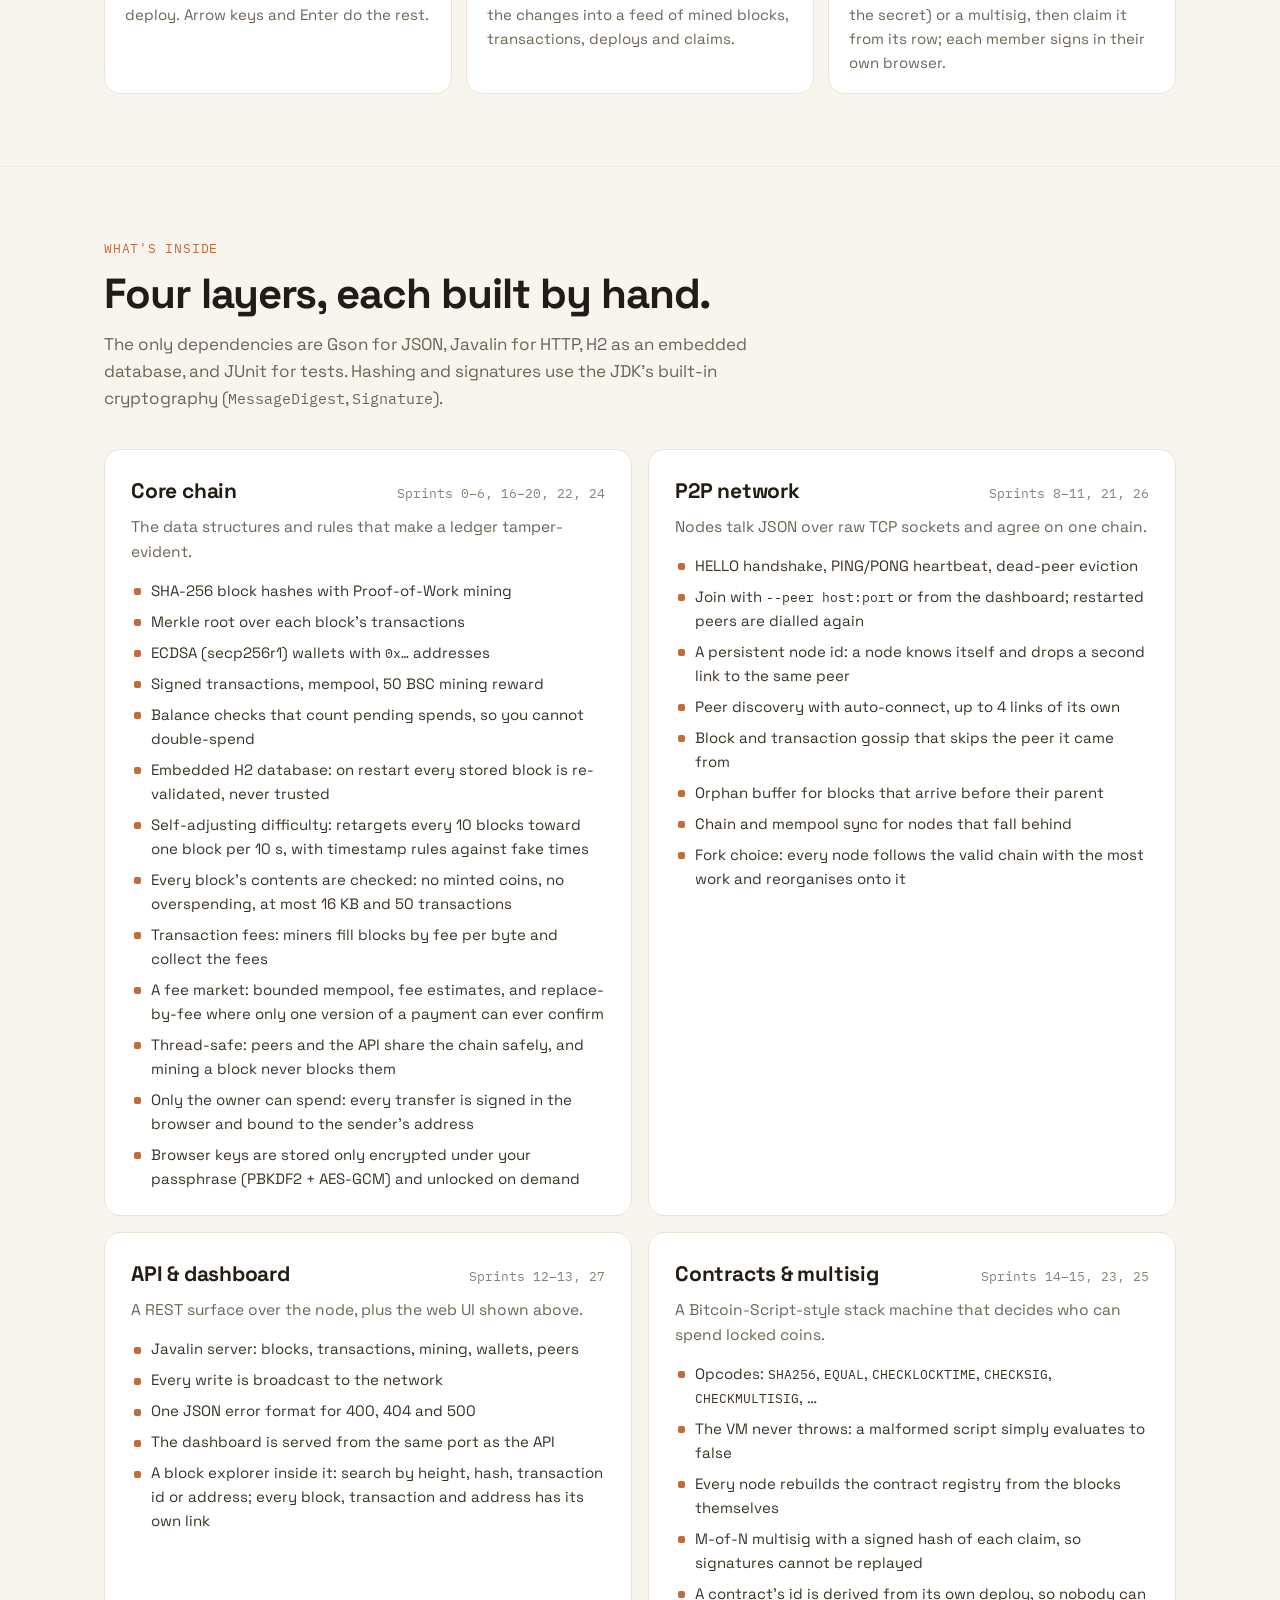
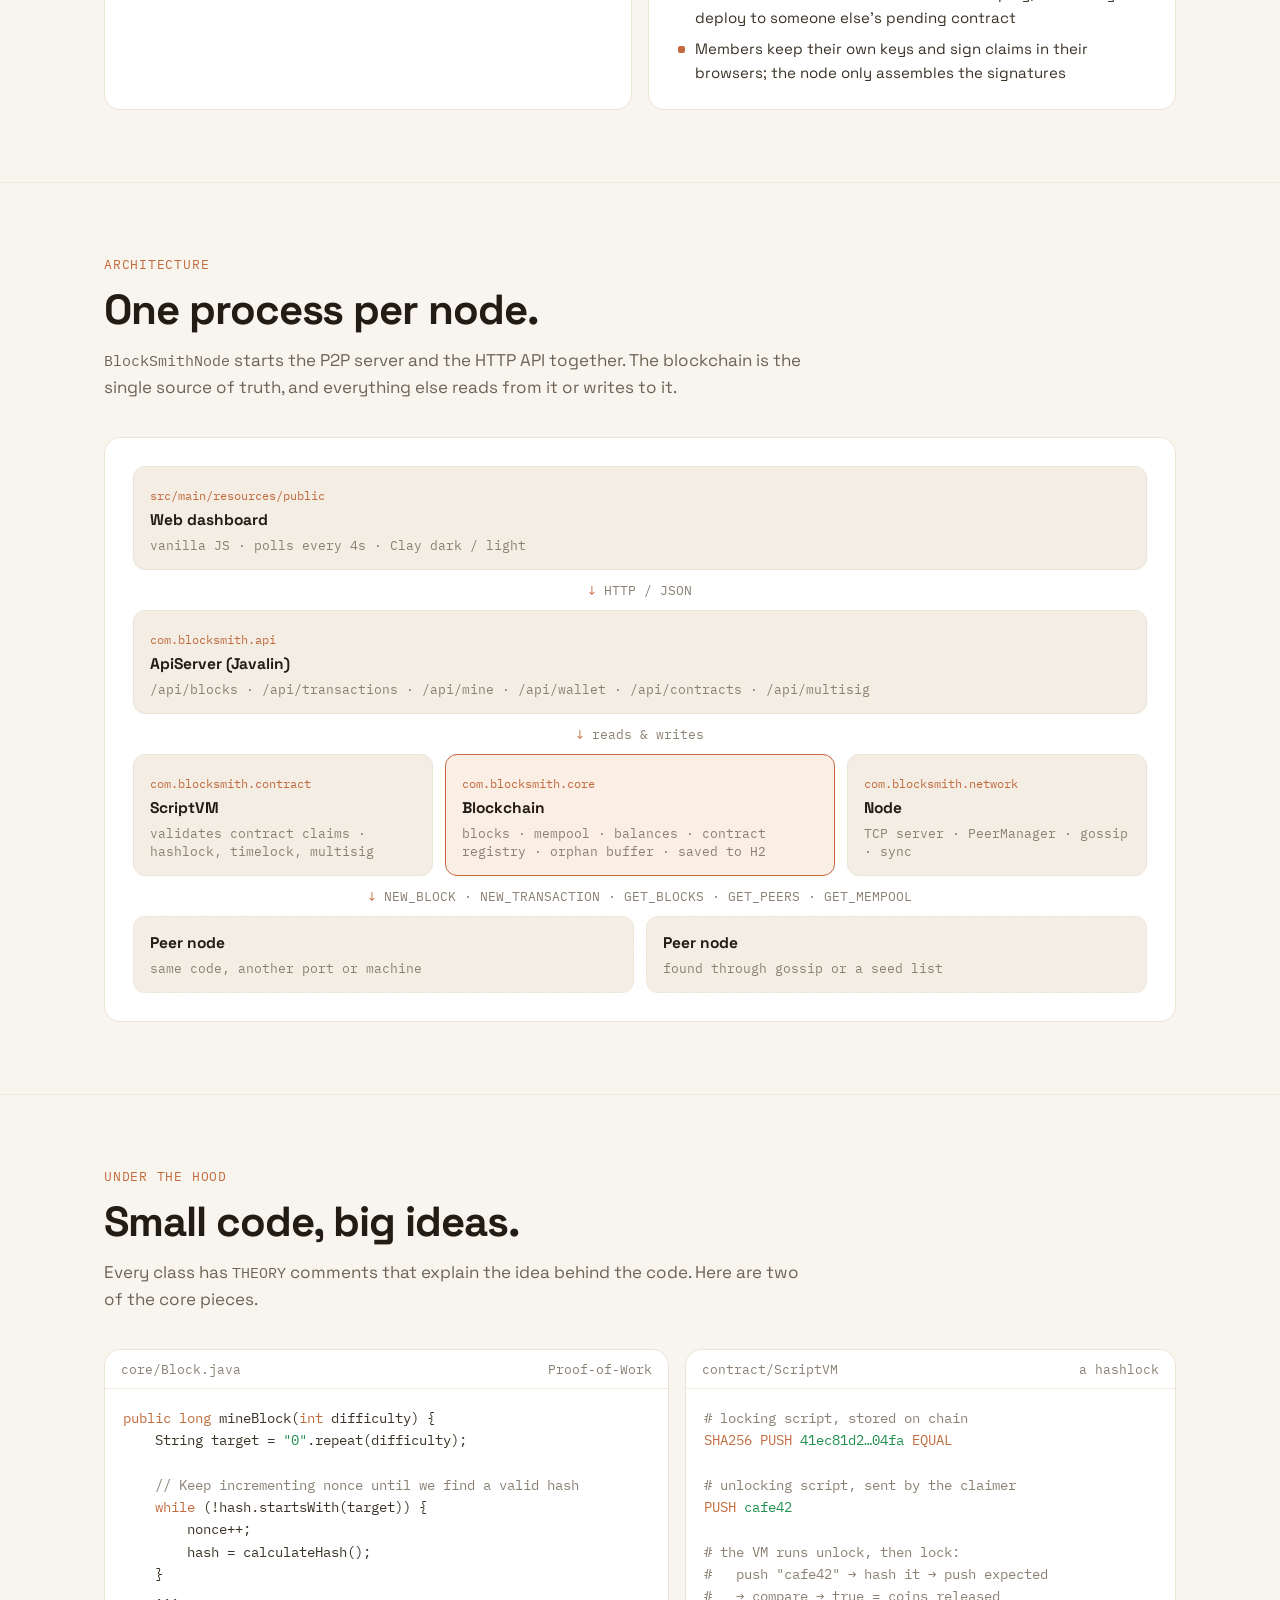
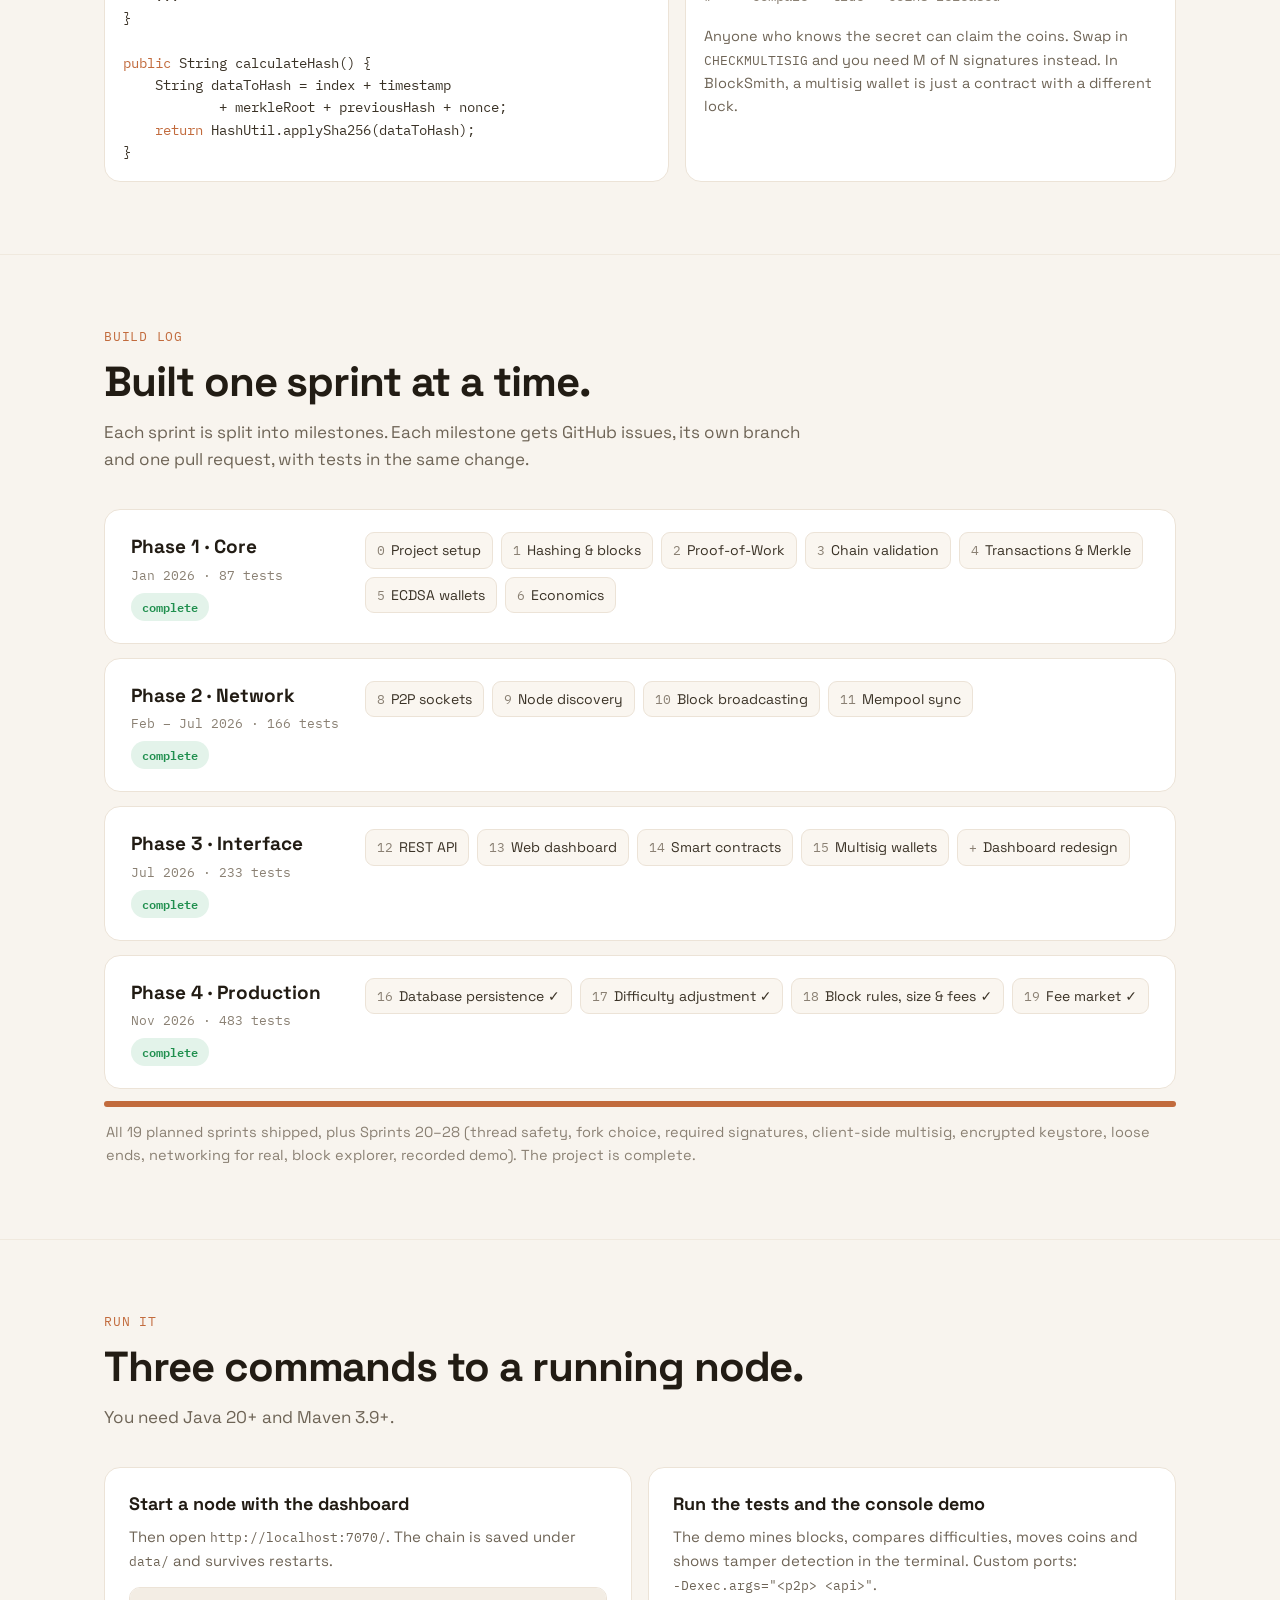
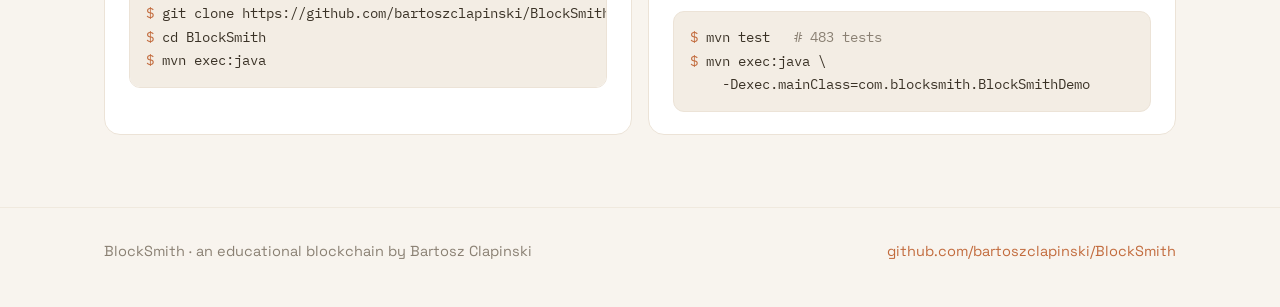
==== commit 784b6a72: "docs: Sprint 28 (Recorded Demo) complete, project closed - plan, log, status, onboarding, roadmap, R" ====
--- a/docs/index.html
+++ b/docs/index.html
@@ -6,7 +6,7 @@
 <title>BlockSmith</title>
 <meta name="description" content="BlockSmith: a working blockchain built from scratch in Java. Proof-of-Work, ECDSA wallets, a P2P network, a REST API, a web dashboard, a script VM for smart contracts, and multisig.">
 <meta property="og:title" content="BlockSmith: a blockchain built from scratch in Java">
-<meta property="og:description" content="Proof-of-Work, ECDSA wallets, P2P gossip, REST API, web dashboard, smart contracts, multisig, crash-safe persistence, self-adjusting difficulty and a fee market and a block explorer. 27 sprints, 470 tests.">
+<meta property="og:description" content="Proof-of-Work, ECDSA wallets, P2P gossip, REST API, web dashboard, smart contracts, multisig, crash-safe persistence, self-adjusting difficulty and a fee market and a block explorer, with a live demo. 28 sprints, 483 tests.">
 <meta property="og:image" content="assets/dashboard-dark.png">
 <link rel="icon" href="data:image/svg+xml,%3Csvg xmlns='http://www.w3.org/2000/svg' viewBox='0 0 32 32'%3E%3Crect width='32' height='32' rx='7' fill='%23e0894c'/%3E%3Cpath d='M9 22l7-7m-3-4l4-4 6 6-4 4z' stroke='%2320120a' stroke-width='2.6' fill='none' stroke-linecap='round' stroke-linejoin='round'/%3E%3C/svg%3E">
 <link rel="preconnect" href="https://fonts.googleapis.com">
@@ -347,7 +347,7 @@
       <div class="blk tip"><b>#2</b>00009c51…182f<br>tip</div>
     </div>
     <div class="wrap">
-      <span class="eyebrow">All 4 phases complete · 470 tests passing</span>
+      <span class="eyebrow">All 4 phases complete · 483 tests passing</span>
       <h1>A blockchain, <em>forged</em> from scratch in Java.</h1>
       <p class="lead">
         BlockSmith is a working cryptocurrency built to understand how Bitcoin and Ethereum work under the hood:
@@ -365,9 +365,9 @@
       </div>
 
       <div class="stats">
-        <div class="stat"><b>27</b><span>sprints shipped</span></div>
-        <div class="stat"><b>470</b><span>JUnit tests, all green</span></div>
-        <div class="stat"><b>~10.0k</b><span>lines of Java (+12.6k in tests)</span></div>
+        <div class="stat"><b>28</b><span>sprints shipped</span></div>
+        <div class="stat"><b>483</b><span>JUnit tests, all green</span></div>
+        <div class="stat"><b>~10.9k</b><span>lines of Java (+13.3k in tests)</span></div>
         <div class="stat"><b>0</b><span>blockchain libraries used</span></div>
       </div>
     </div>
@@ -667,7 +667,7 @@
         <article class="card phase">
           <div>
             <h3>Phase 4 · Production</h3>
-            <div class="meta">Nov 2026 · 470 tests</div>
+            <div class="meta">Nov 2026 · 483 tests</div>
             <div class="status"><span class="badge ok">complete</span></div>
           </div>
           <div class="sprints">
@@ -679,7 +679,7 @@
         </article>
       </div>
       <div class="bar" role="img" aria-label="All 19 planned sprints shipped"><span style="width: 100%"></span></div>
-      <p class="caption">All 19 planned sprints shipped, plus Sprints 20–27 (thread safety, fork choice, required signatures, client-side multisig, encrypted keystore, loose ends, networking for real, block explorer). The project is complete.</p>
+      <p class="caption">All 19 planned sprints shipped, plus Sprints 20–28 (thread safety, fork choice, required signatures, client-side multisig, encrypted keystore, loose ends, networking for real, block explorer, recorded demo). The project is complete.</p>
     </div>
   </section>
 
@@ -700,7 +700,7 @@
         <div class="card">
           <h3>Run the tests and the console demo</h3>
           <p>The demo mines blocks, compares difficulties, moves coins and shows tamper detection in the terminal. Custom ports: <code style="white-space: nowrap">-Dexec.args="&lt;p2p&gt; &lt;api&gt;"</code>.</p>
-<div class="term"><span class="p">$ </span>mvn test   <span class="c"># 470 tests</span>
+<div class="term"><span class="p">$ </span>mvn test   <span class="c"># 483 tests</span>
 <span class="p">$ </span>mvn exec:java \
     -Dexec.mainClass=com.blocksmith.BlockSmithDemo</div>
         </div>
